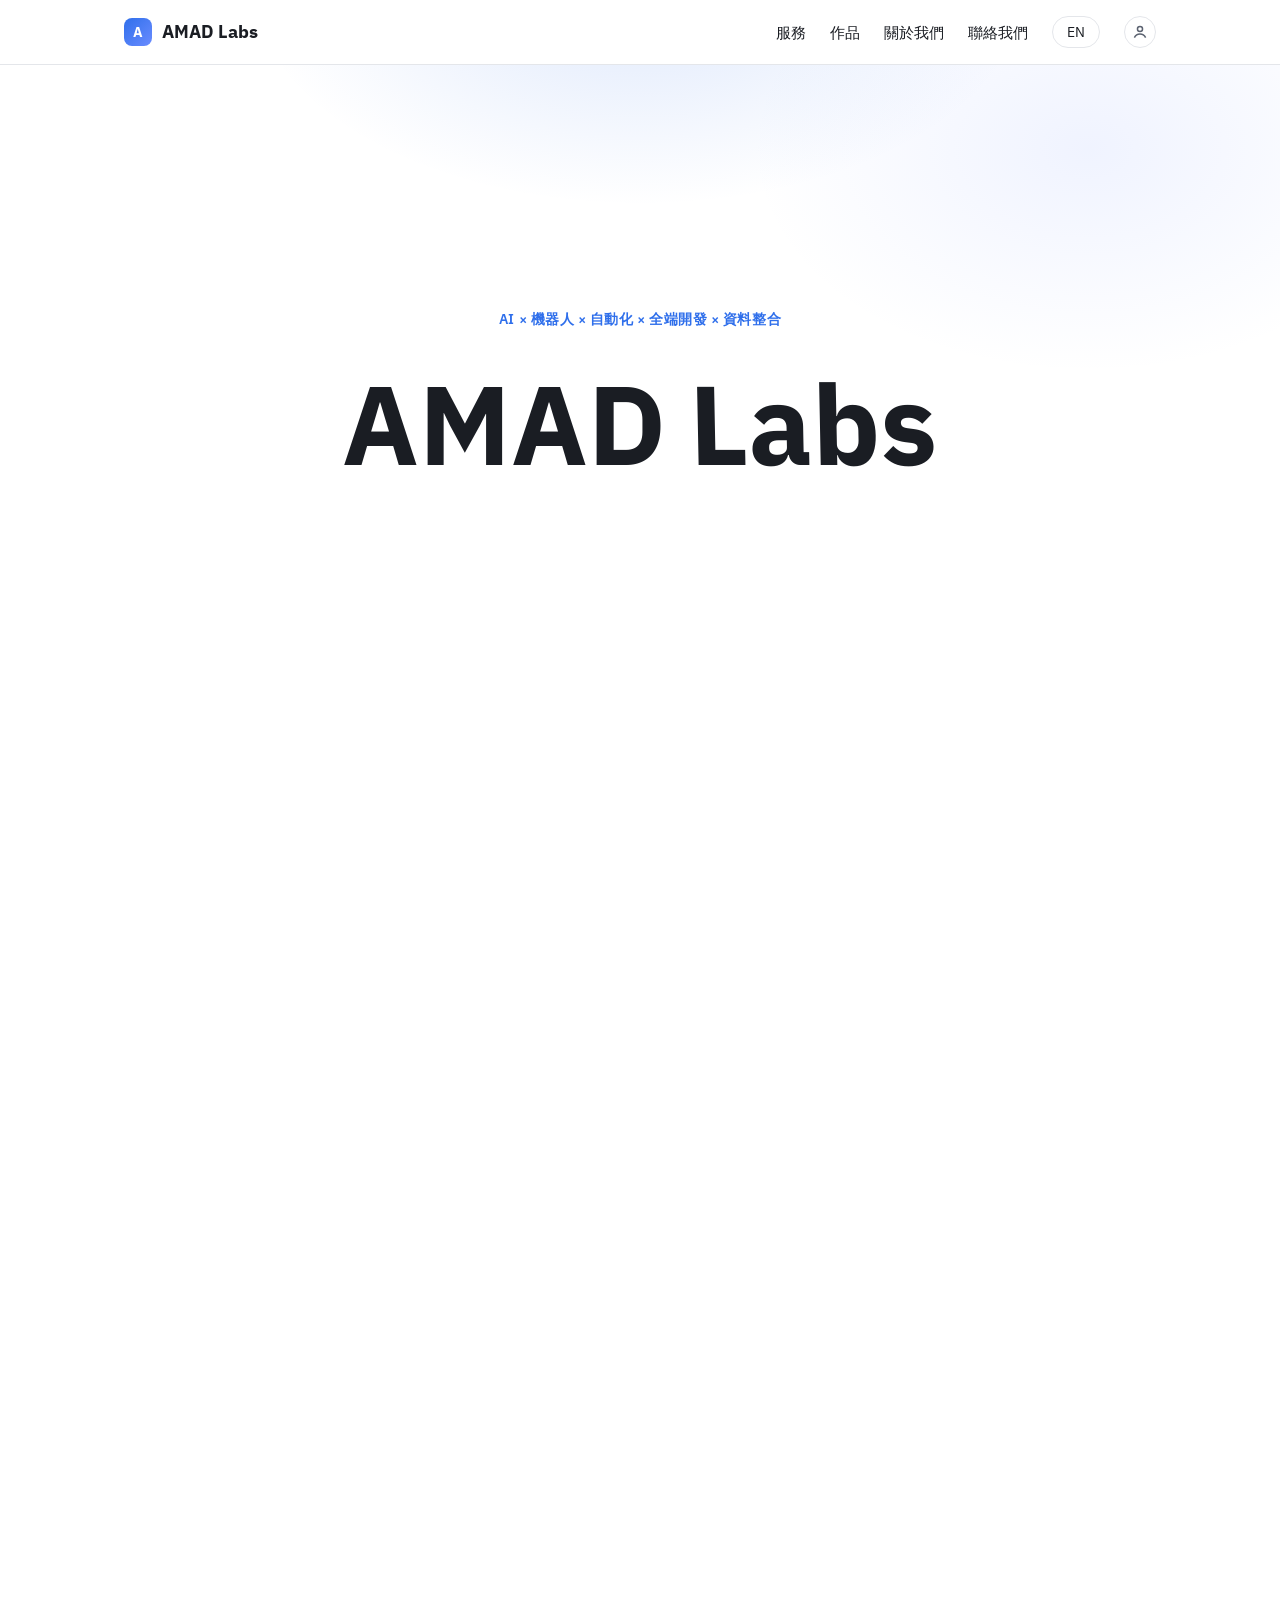
==== index.html @ e7f5d79f "Add Industrial Excel AI demo (V0.1 vertical slice) Deterministic Excel structure analyzer as a new p" ====
<!DOCTYPE html>
<html lang="zh-Hant">
<head>
<meta charset="UTF-8">
<meta name="viewport" content="width=device-width, initial-scale=1.0">
<title data-i18n="meta.title">AMAD Labs | AI × 全端開發工作室</title>
<link rel="preconnect" href="https://fonts.googleapis.com">
<link rel="preconnect" href="https://fonts.gstatic.com" crossorigin>
<link href="https://fonts.googleapis.com/css2?family=IBM+Plex+Sans:wght@400;500;600;700;800&display=swap" rel="stylesheet">
<link rel="stylesheet" href="assets/css/style.css">
</head>
<body>

<header class="site-header">
  <div class="container header-inner">
    <a href="#top" class="logo">
      <span class="logo-mark" aria-hidden="true">A</span>
      <span data-i18n="brand.name">AMAD Labs</span>
    </a>

    <button class="nav-toggle" id="navToggle" aria-label="Toggle navigation" aria-expanded="false">
      <span></span><span></span><span></span>
    </button>

    <nav class="site-nav" id="siteNav">
      <a href="#services" data-i18n="nav.services">服務</a>
      <a href="#projects" data-i18n="nav.projects">作品</a>
      <a href="#about" data-i18n="nav.about">關於我們</a>
      <a href="#contact" data-i18n="nav.contact">聯絡我們</a>
      <button class="lang-toggle" id="langToggle" data-i18n="nav.langToggle">EN</button>
      <button class="avatar-btn" id="avatarBtn" aria-label="個人設定" title="個人設定">
        <svg viewBox="0 0 24 24" width="18" height="18" fill="none" stroke="currentColor" stroke-width="2">
          <circle cx="12" cy="8" r="3.4"></circle>
          <path d="M4.5 19.5c1.6-3.4 4.3-5 7.5-5s5.9 1.6 7.5 5"></path>
        </svg>
      </button>
    </nav>
  </div>
</header>

<main>

  <section id="top" class="hero snap-section">
    <div class="container hero-inner">
      <p class="hero-eyebrow" id="heroEyebrow" data-i18n="hero.eyebrow">AI × 機器人 × 自動化 × 全端開發 × 資料整合</p>

      <div class="hero-logo-wrap">
        <h1 class="hero-name" id="heroLogoLine">
          <span class="hero-seg hero-letter" id="hLetter1">A</span><span class="hero-seg hero-letter" id="hLetter2">M</span><span class="hero-seg hero-letter" id="hLetter3">A</span><span class="hero-seg hero-seg-d" id="hSegD">D</span><span class="hero-seg hero-seg-labs" id="hSegLabs">&nbsp;Labs</span>
        </h1>
        <h1 class="hero-name hero-gradient-text" id="heroGradientText" aria-hidden="true">AMAD&nbsp;Labs</h1>
        <h1 class="hero-name hero-shine" id="heroShine" aria-hidden="true">AMAD&nbsp;Labs</h1>
      </div>

      <p class="hero-tagline" id="heroTagline">
        <span class="hero-tw-wrap" id="heroTwWrap"><span class="hero-tw-text" id="heroTwText" data-i18n="hero.tagline">你的想法，交給我們實現。</span></span><span class="hero-tw-cursor" id="heroTwCursor"></span>
      </p>

      <div class="hero-cta" id="heroCta">
        <a href="#services" class="btn btn-primary" data-i18n="hero.ctaServices">看我們能做什麼</a>
        <a href="#contact" class="btn btn-outline" data-i18n="hero.ctaContact">洽談合作</a>
      </div>
    </div>
  </section>

  <section id="services" class="section snap-section">
    <div class="container">
      <h2 class="section-title" data-i18n="services.title">我們能幫你做什麼</h2>
      <p class="section-subtitle" data-i18n="services.subtitle">看看有沒有講到你的痛點</p>

      <div class="cat-carousel">
        <button class="cat-nav-btn cat-nav-prev" id="catPrev" aria-label="上一個">‹</button>
        <button class="cat-nav-btn cat-nav-next" id="catNext" aria-label="下一個">›</button>

        <div class="cat-stage" id="catStage">

        <article class="cat-card">
          <div class="cat-illustration" aria-hidden="true">
            <svg viewBox="0 0 200 140" fill="none" xmlns="http://www.w3.org/2000/svg">
              <rect x="20" y="112" width="160" height="7" rx="3.5" fill="var(--color-border)"/>
              <rect x="76" y="66" width="48" height="50" rx="22" fill="var(--color-accent)"/>
              <circle cx="100" cy="50" r="16" fill="var(--color-accent)"/>
              <g fill="var(--color-text-muted)" opacity="0.85">
                <rect x="30" y="30" width="26" height="20" rx="2" transform="rotate(-14 43 40)"/>
                <rect x="150" y="26" width="26" height="20" rx="2" transform="rotate(12 163 36)"/>
                <rect x="18" y="66" width="24" height="18" rx="2" transform="rotate(-8 30 75)"/>
                <rect x="146" y="70" width="24" height="18" rx="2" transform="rotate(10 158 79)"/>
                <rect x="70" y="10" width="24" height="18" rx="2" transform="rotate(-4 82 19)"/>
              </g>
              <g stroke="var(--color-bg)" stroke-width="1.4" opacity="0.9">
                <path d="M34 36h18M34 41h18M34 46h12" transform="rotate(-14 43 40)"/>
                <path d="M154 32h18M154 37h18M154 42h12" transform="rotate(12 163 36)"/>
                <path d="M22 70h16M22 75h16M22 80h10" transform="rotate(-8 30 75)"/>
                <path d="M150 74h16M150 79h16M150 84h10" transform="rotate(10 158 79)"/>
                <path d="M74 14h16M74 19h16M74 24h10" transform="rotate(-4 82 19)"/>
              </g>
              <g stroke="var(--color-accent-2)" stroke-width="2.5" stroke-linecap="round" opacity="0.9">
                <path d="M112 22c4-4 4-8 0-10"/>
                <path d="M120 26c6-6 6-12 0-16"/>
              </g>
            </svg>
          </div>
          <h3 class="cat-question" data-i18n="cat1.question">資料散落各地?想找一份東西要翻好幾個地方?</h3>
          <button class="cat-expand-btn"><span data-i18n="services.toggleLabel">看看我們怎麼幫你</span><svg class="icon-zoom-in" viewBox="0 0 24 24" width="17" height="17" fill="none" stroke="currentColor" stroke-width="2" stroke-linecap="round" stroke-linejoin="round" aria-hidden="true"><circle cx="11" cy="11" r="7.5"/><line x1="20.5" y1="20.5" x2="16" y2="16"/><line x1="11" y1="8" x2="11" y2="14"/><line x1="8" y1="11" x2="14" y2="11"/></svg><svg class="icon-zoom-out" viewBox="0 0 24 24" width="17" height="17" fill="none" stroke="currentColor" stroke-width="2" stroke-linecap="round" stroke-linejoin="round" aria-hidden="true"><circle cx="11" cy="11" r="7.5"/><line x1="20.5" y1="20.5" x2="16" y2="16"/><line x1="8" y1="11" x2="14" y2="11"/></svg></button>
          <div class="cat-chips">
              <div class="chip"><strong data-i18n="cat1.item1.title">告別 Excel 地獄</strong><span data-i18n="cat1.item1.desc">報表、對帳表散落在好幾份 Excel,複製貼上到眼花?整合成一套系統,一次輸入到處同步。</span></div>
              <div class="chip"><strong data-i18n="cat1.item2.title">系統互相打通</strong><span data-i18n="cat1.item2.desc">會計軟體、ERP 各用各的,同一筆資料打三次?幫你把系統串起來,一個地方輸入到處同步。</span></div>
              <div class="chip"><strong data-i18n="cat1.item3.title">資料雲端化備份</strong><span data-i18n="cat1.item3.desc">重要資料只存在某台電腦或某人隨身碟?搬到雲端,安全備份、隨時看得到。</span></div>
          </div>
        </article>

        <article class="cat-card">
          <div class="cat-illustration" aria-hidden="true">
            <svg viewBox="0 0 200 140" fill="none" xmlns="http://www.w3.org/2000/svg">
              <rect x="20" y="112" width="160" height="7" rx="3.5" fill="var(--color-border)"/>
              <rect x="52" y="66" width="38" height="48" rx="18" fill="var(--color-accent)"/>
              <circle cx="71" cy="52" r="15" fill="var(--color-accent)"/>
              <g fill="var(--color-text-muted)" opacity="0.85">
                <rect x="24" y="70" width="12" height="30" rx="2"/>
                <rect x="40" y="55" width="12" height="45" rx="2"/>
              </g>
              <path d="M132 24c0-9 7-16 16-16s16 7 16 16v11c0 7 3 10 5 12h-42c2-2 5-5 5-12z" fill="var(--color-text-muted)" opacity="0.85"/>
              <rect x="142" y="49" width="12" height="7" rx="3.5" fill="var(--color-text-muted)" opacity="0.85"/>
              <circle cx="158" cy="14" r="6" fill="var(--color-accent-2)"/>
              <path d="M155 14l2 2 4-4" stroke="var(--color-bg)" stroke-width="1.6" stroke-linecap="round" stroke-linejoin="round" fill="none"/>
            </svg>
          </div>
          <h3 class="cat-question" data-i18n="cat2.question">月底才知道業績?合約、庫存期限老是忘記?</h3>
          <button class="cat-expand-btn"><span data-i18n="services.toggleLabel">看看我們怎麼幫你</span><svg class="icon-zoom-in" viewBox="0 0 24 24" width="17" height="17" fill="none" stroke="currentColor" stroke-width="2" stroke-linecap="round" stroke-linejoin="round" aria-hidden="true"><circle cx="11" cy="11" r="7.5"/><line x1="20.5" y1="20.5" x2="16" y2="16"/><line x1="11" y1="8" x2="11" y2="14"/><line x1="8" y1="11" x2="14" y2="11"/></svg><svg class="icon-zoom-out" viewBox="0 0 24 24" width="17" height="17" fill="none" stroke="currentColor" stroke-width="2" stroke-linecap="round" stroke-linejoin="round" aria-hidden="true"><circle cx="11" cy="11" r="7.5"/><line x1="20.5" y1="20.5" x2="16" y2="16"/><line x1="8" y1="11" x2="14" y2="11"/></svg></button>
          <div class="cat-chips">
              <div class="chip"><strong data-i18n="cat2.item1.title">老闆看得懂的即時報表</strong><span data-i18n="cat2.item1.desc">月底要等內勤整理一整天才知道業績?做儀表板,即時看得到,不用等人工彙整。</span></div>
              <div class="chip"><strong data-i18n="cat2.item2.title">單據自動辨識輸入</strong><span data-i18n="cat2.item2.desc">發票、出貨單一張一張手動打很花時間又容易錯?用 AI 辨識掃描單據,自動幫你填進系統。</span></div>
              <div class="chip"><strong data-i18n="cat2.item3.title">自動寄送報表/提醒通知</strong><span data-i18n="cat2.item3.desc">合約快到期、庫存快見底常常忘記?系統自動寄信/發通知提醒你。</span></div>
          </div>
        </article>

        <article class="cat-card">
          <div class="cat-illustration" aria-hidden="true">
            <svg viewBox="0 0 200 140" fill="none" xmlns="http://www.w3.org/2000/svg">
              <rect x="20" y="112" width="160" height="7" rx="3.5" fill="var(--color-border)"/>
              <rect x="80" y="66" width="40" height="50" rx="18" fill="var(--color-accent)"/>
              <circle cx="100" cy="50" r="16" fill="var(--color-accent)"/>
              <rect x="118" y="78" width="14" height="24" rx="3" fill="var(--color-text-muted)"/>
              <g fill="var(--color-text-muted)" opacity="0.85">
                <path d="M30 24h30a6 6 0 016 6v14a6 6 0 01-6 6H46l-8 8v-8h-8a6 6 0 01-6-6V30a6 6 0 016-6z"/>
                <path d="M140 14h32a6 6 0 016 6v14a6 6 0 01-6 6h-6v8l-9-8h-17a6 6 0 01-6-6V20a6 6 0 016-6z"/>
                <path d="M150 62h28a5 5 0 015 5v10a5 5 0 01-5 5h-14l-7 7v-7h-7a5 5 0 01-5-5V67a5 5 0 015-5z"/>
              </g>
              <g fill="var(--color-bg)">
                <circle cx="40" cy="37" r="1.6"/><circle cx="47" cy="37" r="1.6"/><circle cx="54" cy="37" r="1.6"/>
                <circle cx="152" cy="27" r="1.6"/><circle cx="159" cy="27" r="1.6"/><circle cx="166" cy="27" r="1.6"/>
              </g>
            </svg>
          </div>
          <h3 class="cat-question" data-i18n="cat3.question">客戶訊息回不完?半夜假日還要顧著手機?</h3>
          <button class="cat-expand-btn"><span data-i18n="services.toggleLabel">看看我們怎麼幫你</span><svg class="icon-zoom-in" viewBox="0 0 24 24" width="17" height="17" fill="none" stroke="currentColor" stroke-width="2" stroke-linecap="round" stroke-linejoin="round" aria-hidden="true"><circle cx="11" cy="11" r="7.5"/><line x1="20.5" y1="20.5" x2="16" y2="16"/><line x1="11" y1="8" x2="11" y2="14"/><line x1="8" y1="11" x2="14" y2="11"/></svg><svg class="icon-zoom-out" viewBox="0 0 24 24" width="17" height="17" fill="none" stroke="currentColor" stroke-width="2" stroke-linecap="round" stroke-linejoin="round" aria-hidden="true"><circle cx="11" cy="11" r="7.5"/><line x1="20.5" y1="20.5" x2="16" y2="16"/><line x1="8" y1="11" x2="14" y2="11"/></svg></button>
          <div class="cat-chips">
              <div class="chip"><strong data-i18n="cat3.item1.title">AI 智能客服</strong><span data-i18n="cat3.item1.desc">客戶一直問一樣的問題、電話接不完?AI 客服 24 小時先擋第一輪,員工只處理真正需要人處理的事。</span></div>
              <div class="chip"><strong data-i18n="cat3.item2.title">LINE 官方帳號機器人</strong><span data-i18n="cat3.item2.desc">客戶在 LINE 問東問西要隨時待命回?機器人自動回覆常見問題、接受預約或下單。</span></div>
              <div class="chip"><strong data-i18n="cat3.item3.title">企業官網/形象網站</strong><span data-i18n="cat3.item3.desc">客戶想查公司結果沒有網站,或舊網站又醜又不能手機看?做一個看起來專業的官網。</span></div>
              <div class="chip"><strong data-i18n="cat3.item4.title">讓客戶在 Google 找得到你</strong><span data-i18n="cat3.item4.desc">官網做好了但搜尋都找不到,被同業擋在前面?基本 SEO 優化增加曝光。</span></div>
          </div>
        </article>

        <article class="cat-card">
          <div class="cat-illustration" aria-hidden="true">
            <svg viewBox="0 0 200 140" fill="none" xmlns="http://www.w3.org/2000/svg">
              <rect x="20" y="112" width="160" height="7" rx="3.5" fill="var(--color-border)"/>
              <path d="M22 78h34a8 8 0 018 8v6a8 8 0 01-8 8H22z" fill="var(--color-text-muted)" opacity="0.85"/>
              <path d="M178 78h-34a8 8 0 00-8 8v6a8 8 0 008 8h34z" fill="var(--color-text-muted)" opacity="0.85"/>
              <rect x="86" y="52" width="28" height="34" rx="3" fill="var(--color-accent)"/>
              <g stroke="var(--color-bg)" stroke-width="1.6">
                <path d="M92 60h16M92 66h16M92 72h10"/>
              </g>
              <g stroke="var(--color-accent-2)" stroke-width="3" stroke-linecap="round" fill="none">
                <path d="M56 40c14-10 34-10 48 0"/>
                <path d="M144 40c-14-10-34-10-48 0"/>
              </g>
              <path d="M100 36l4 8h-8z" fill="var(--color-accent-2)"/>
              <path d="M100 44l-4-8h8z" fill="var(--color-accent-2)" transform="translate(0 4) rotate(180 100 40)"/>
            </svg>
          </div>
          <h3 class="cat-question" data-i18n="cat4.question">同一張單子要打兩三次?流程卡來卡去?</h3>
          <button class="cat-expand-btn"><span data-i18n="services.toggleLabel">看看我們怎麼幫你</span><svg class="icon-zoom-in" viewBox="0 0 24 24" width="17" height="17" fill="none" stroke="currentColor" stroke-width="2" stroke-linecap="round" stroke-linejoin="round" aria-hidden="true"><circle cx="11" cy="11" r="7.5"/><line x1="20.5" y1="20.5" x2="16" y2="16"/><line x1="11" y1="8" x2="11" y2="14"/><line x1="8" y1="11" x2="14" y2="11"/></svg><svg class="icon-zoom-out" viewBox="0 0 24 24" width="17" height="17" fill="none" stroke="currentColor" stroke-width="2" stroke-linecap="round" stroke-linejoin="round" aria-hidden="true"><circle cx="11" cy="11" r="7.5"/><line x1="20.5" y1="20.5" x2="16" y2="16"/><line x1="8" y1="11" x2="14" y2="11"/></svg></button>
          <div class="cat-chips">
              <div class="chip"><strong data-i18n="cat4.item1.title">表單線上化</strong><span data-i18n="cat4.item1.desc">業務用紙本、LINE 傳單子,內勤要重打一次?搬到線上,一次輸入不用重複打字。</span></div>
              <div class="chip"><strong data-i18n="cat4.item2.title">預約/排程系統</strong><span data-i18n="cat4.item2.desc">電話、LINE、現場都在約時間常搞混?線上預約系統,客戶自己選時間不撞期。</span></div>
              <div class="chip"><strong data-i18n="cat4.item3.title">庫存/進銷存管理系統</strong><span data-i18n="cat4.item3.desc">庫存夠不夠都憑印象或翻 Excel?系統即時準確,快沒貨自動提醒。</span></div>
              <div class="chip"><strong data-i18n="cat4.item4.title">多分店/多據點資料整合</strong><span data-i18n="cat4.item4.desc">每家分店各自記帳,總部要等回報才知道狀況?整合起來即時看得到。</span></div>
          </div>
        </article>

        <article class="cat-card">
          <div class="cat-illustration" aria-hidden="true">
            <svg viewBox="0 0 200 140" fill="none" xmlns="http://www.w3.org/2000/svg">
              <rect x="20" y="112" width="160" height="7" rx="3.5" fill="var(--color-border)"/>
              <rect x="48" y="66" width="38" height="48" rx="18" fill="var(--color-accent)"/>
              <circle cx="67" cy="52" r="15" fill="var(--color-accent)"/>
              <g fill="var(--color-text-muted)" opacity="0.85">
                <rect x="90" y="70" width="30" height="8" rx="2"/>
                <rect x="94" y="80" width="30" height="8" rx="2"/>
                <rect x="90" y="90" width="24" height="8" rx="2"/>
              </g>
              <rect x="140" y="70" width="34" height="30" rx="8" fill="var(--color-accent-2)"/>
              <rect x="150" y="58" width="14" height="14" rx="4" fill="var(--color-accent-2)"/>
              <circle cx="157" cy="65" r="2.4" fill="var(--color-bg)"/>
              <rect x="154" y="50" width="6" height="8" rx="3" fill="var(--color-accent-2)"/>
              <circle cx="149" cy="84" r="3" fill="var(--color-bg)"/>
              <circle cx="165" cy="84" r="3" fill="var(--color-bg)"/>
              <g stroke="var(--color-accent-2)" stroke-width="2" stroke-linecap="round" opacity="0.7">
                <path d="M128 56l4-4M132 62h6M126 66l4 4"/>
              </g>
            </svg>
          </div>
          <h3 class="cat-question" data-i18n="cat5.question">重複的工作做不完,想加人又加不起?</h3>
          <button class="cat-expand-btn"><span data-i18n="services.toggleLabel">看看我們怎麼幫你</span><svg class="icon-zoom-in" viewBox="0 0 24 24" width="17" height="17" fill="none" stroke="currentColor" stroke-width="2" stroke-linecap="round" stroke-linejoin="round" aria-hidden="true"><circle cx="11" cy="11" r="7.5"/><line x1="20.5" y1="20.5" x2="16" y2="16"/><line x1="11" y1="8" x2="11" y2="14"/><line x1="8" y1="11" x2="14" y2="11"/></svg><svg class="icon-zoom-out" viewBox="0 0 24 24" width="17" height="17" fill="none" stroke="currentColor" stroke-width="2" stroke-linecap="round" stroke-linejoin="round" aria-hidden="true"><circle cx="11" cy="11" r="7.5"/><line x1="20.5" y1="20.5" x2="16" y2="16"/><line x1="8" y1="11" x2="14" y2="11"/></svg></button>
          <div class="cat-chips">
              <div class="chip"><strong data-i18n="cat5.item1.title">用 AI 做原本要很多人做的事</strong><span data-i18n="cat5.item1.desc">資料分析、文件整理這些重複工作交給 AI 先做一輪,同樣人力做更多事,不用一直加人。</span></div>
              <div class="chip"><strong data-i18n="cat5.item2.title">網路資料自動蒐集(爬蟲)</strong><span data-i18n="cat5.item2.desc">同業價格、競品動態每次要人工一家家查?自動蒐集整理,定期更新給你看。</span></div>
          </div>
        </article>

        </div>

        <div class="cat-dots" id="catDots"></div>
      </div>
    </div>
  </section>

  <section id="projects" class="section section-alt snap-section">
    <div class="container">
      <h2 class="section-title" data-i18n="projects.title">作品</h2>
      <p class="section-subtitle" data-i18n="projects.subtitle">這裡放我們參與過的專案案例</p>

      <div class="card-grid">
        <article class="card project-card">
          <div class="project-thumb" aria-hidden="true"></div>
          <span class="project-tag">DEMO</span>
          <h3>Industrial Excel AI</h3>
          <p>上傳公司在用的 Excel，掃描出工作表、公式、命名範圍、隱藏工作表與 VBA 巨集 — 開發中的預覽版。</p>
          <a href="iea/" class="project-link">試用預覽版</a>
        </article>

        <article class="card project-card">
          <div class="project-thumb" aria-hidden="true"></div>
          <span class="project-tag" data-i18n="project1.tag">標籤</span>
          <h3 data-i18n="project1.title">案例名稱一</h3>
          <p data-i18n="project1.desc">案例簡短描述。</p>
          <a href="#" class="project-link" data-i18n="project.viewLink">查看案例</a>
        </article>

        <article class="card project-card">
          <div class="project-thumb" aria-hidden="true"></div>
          <span class="project-tag" data-i18n="project2.tag">標籤</span>
          <h3 data-i18n="project2.title">案例名稱二</h3>
          <p data-i18n="project2.desc">案例簡短描述。</p>
          <a href="#" class="project-link" data-i18n="project.viewLink">查看案例</a>
        </article>

        <article class="card project-card">
          <div class="project-thumb" aria-hidden="true"></div>
          <span class="project-tag" data-i18n="project3.tag">標籤</span>
          <h3 data-i18n="project3.title">案例名稱三</h3>
          <p data-i18n="project3.desc">案例簡短描述。</p>
          <a href="#" class="project-link" data-i18n="project.viewLink">查看案例</a>
        </article>
      </div>
    </div>
  </section>

  <section id="about" class="section">
    <div class="container">
      <h2 class="section-title" data-i18n="about.title">關於我們</h2>
      <p class="about-body" data-i18n="about.body">AMAD Labs 是一個專注 AI 與全端開發的軟體工作室。</p>

      <h3 class="skills-title" data-i18n="about.skillsTitle">技術能力</h3>
      <ul class="skills-list">
        <li data-i18n="skills.item1">技能一</li>
        <li data-i18n="skills.item2">技能二</li>
        <li data-i18n="skills.item3">技能三</li>
        <li data-i18n="skills.item4">技能四</li>
        <li data-i18n="skills.item5">技能五</li>
        <li data-i18n="skills.item6">技能六</li>
      </ul>
    </div>
  </section>

  <section id="contact" class="section section-alt">
    <div class="container contact-inner">
      <h2 class="section-title" data-i18n="contact.title">聯絡我們</h2>
      <p data-i18n="contact.body">有專案想討論,歡迎聯絡我們。</p>

      <dl class="contact-list">
        <div>
          <dt data-i18n="contact.emailLabel">Email</dt>
          <dd><a href="mailto:contact@amadlabs.com" data-i18n="contact.emailValue">contact@amadlabs.com</a></dd>
        </div>
        <div>
          <dt data-i18n="contact.socialLabel">社群連結</dt>
          <dd class="social-links">
            <a href="#" aria-label="LinkedIn">LinkedIn</a>
            <a href="#" aria-label="GitHub">GitHub</a>
          </dd>
        </div>
      </dl>

      <p class="contact-note" data-i18n="contact.formNote">聯絡表單功能之後補上。</p>
    </div>
  </section>

</main>

<footer class="site-footer">
  <div class="container">
    <p data-i18n="footer.text">© 2026 AMAD Labs. All rights reserved.</p>
  </div>
</footer>

<div class="theme-panel" id="themePanel" hidden>
  <div class="theme-panel-inner">
    <div class="theme-panel-head">
      <h3>個人設定</h3>
      <button class="theme-panel-close" id="themePanelClose" aria-label="關閉">×</button>
    </div>
    <p class="theme-panel-note">目前開放所有人設定,之後接上 SSO 會依權限管控。</p>

    <h4 class="theme-section-title">Hero 主題配色</h4>

    <div class="theme-preview-stage" id="themePreviewStage">
      <button class="replay-btn-sm" id="themePreviewReplay" aria-label="重播動畫">↻</button>
      <div class="tp-wrap" id="tpLogoLine">
        <span class="tp-seg tp-letter" id="tpLetter1">A</span><span class="tp-seg tp-letter" id="tpLetter2">M</span><span class="tp-seg tp-letter" id="tpLetter3">A</span><span class="tp-seg tp-seg-d" id="tpSegD">D</span><span class="tp-seg tp-seg-labs" id="tpSegLabs">&nbsp;Labs</span>
      </div>
      <div class="tp-wrap tp-gradient-text" id="tpGradientText" aria-hidden="true">AMAD&nbsp;Labs</div>
      <div class="tp-wrap tp-shine" id="tpShine" aria-hidden="true">AMAD&nbsp;Labs</div>
    </div>

    <div class="theme-swatch-grid" id="themeSwatchGrid"></div>

    <div class="theme-picker-row" id="themePickerRow"></div>

    <h4 class="theme-section-title">進場文字顏色</h4>
    <div class="theme-picker-row">
      <input type="color" id="themeLetterColorPicker" aria-label="文字顏色">
      <span class="theme-bg-hint">AMAD Labs 進場動畫時的文字顏色(目前固定白色)</span>
    </div>

    <div class="theme-panel-actions">
      <button class="btn btn-outline" id="themeReset">還原預設(灰階)</button>
      <button class="btn btn-primary" id="themeSave">儲存到伺服器</button>
    </div>
    <p class="theme-status" id="themeStatus"></p>
  </div>
</div>

<script src="assets/js/main.js"></script>
</body>
</html>
---- assets/css/style.css ----
:root {
  --color-bg: #ffffff;
  --color-bg-alt: #f6f7f9;
  --color-surface: #ffffff;
  --color-text: #1a1d23;
  --color-text-muted: #5b6270;
  --color-border: #e4e6ea;
  --color-accent: #2f6feb;
  --color-accent-2: #6a8cff;
  --color-accent-contrast: #ffffff;
  --color-shine: 148, 158, 173;
  --max-width: 1080px;
  --radius: 10px;
  --shadow: 0 1px 3px rgba(0, 0, 0, 0.06), 0 8px 24px rgba(0, 0, 0, 0.04);
  --shadow-lg: 0 4px 10px rgba(15, 23, 42, 0.06), 0 16px 40px rgba(15, 23, 42, 0.08);
  --font-sans: -apple-system, BlinkMacSystemFont, "Segoe UI", "PingFang TC", "Microsoft JhengHei", Roboto, Helvetica, Arial, sans-serif;
  --font-display: 'IBM Plex Sans', -apple-system, BlinkMacSystemFont, "Segoe UI", "PingFang TC", "Microsoft JhengHei", Roboto, Helvetica, Arial, sans-serif;
}

@media (prefers-color-scheme: dark) {
  :root:not([data-theme="light"]) {
    --color-bg: #0b0d12;
    --color-bg-alt: #12151c;
    --color-surface: #151922;
    --color-text: #edf0f4;
    --color-text-muted: #939bab;
    --color-border: #262b36;
    --color-accent: #5b8def;
    --color-accent-2: #8fb0ff;
    --color-accent-contrast: #0b0d12;
    --color-shine: 168, 178, 196;
    --shadow: 0 1px 3px rgba(0, 0, 0, 0.3), 0 8px 24px rgba(0, 0, 0, 0.35);
    --shadow-lg: 0 4px 10px rgba(0, 0, 0, 0.35), 0 20px 48px rgba(0, 0, 0, 0.45);
  }
}

* { box-sizing: border-box; }

html {
  scroll-behavior: smooth;
  scroll-snap-type: y mandatory;
  overflow-x: hidden;
}

/* Each top-level section is its own full-screen "page" — wheel/touch/
   keyboard scrolling snaps from one straight to the next via native
   browser behaviour (far more robust than intercepting scroll in JS). */
.snap-section {
  scroll-snap-align: start;
  scroll-snap-stop: always;
}

.snap-section:not(.hero) {
  min-height: calc(100vh - 64px);
  display: flex;
  flex-direction: column;
  justify-content: center;
  border-top: 1px solid var(--color-border);
}

/* #about is the first section after the last full-screen slide (#projects).
   Under `mandatory` snap, a trailing run of sections with no snap point at
   all traps scrolling — the browser keeps snapping back to #projects. This
   gives it one lightweight landing point (no forced height/centering) so
   scrolling past #projects has somewhere valid to go; #contact and the
   footer then follow it as normal, freely-scrollable content. */
#about {
  scroll-snap-align: start;
}

/* Applied while the hero entrance is playing so the page can't be
   scrolled by any input method until it settles. */
html.scroll-locked,
html.scroll-locked body {
  overflow: hidden;
  height: 100%;
  overscroll-behavior: none;
}

body {
  margin: 0;
  font-family: var(--font-sans);
  color: var(--color-text);
  background: var(--color-bg);
  line-height: 1.6;
}

section[id] {
  scroll-margin-top: 72px;
}

.container {
  max-width: var(--max-width);
  margin: 0 auto;
  padding: 0 24px;
}

a { color: var(--color-accent); text-decoration: none; }
a:hover { text-decoration: underline; }

/* Header / Nav */
.site-header {
  position: sticky;
  top: 0;
  z-index: 100;
  background: rgba(255, 255, 255, 0.78);
  backdrop-filter: blur(10px);
  -webkit-backdrop-filter: blur(10px);
  border-bottom: 1px solid var(--color-border);
}

@media (prefers-color-scheme: dark) {
  :root:not([data-theme="light"]) .site-header { background: rgba(11, 13, 18, 0.72); }
}

.header-inner {
  display: flex;
  align-items: center;
  justify-content: space-between;
  height: 64px;
}

.logo {
  display: inline-flex;
  align-items: center;
  gap: 10px;
  font-family: var(--font-display);
  font-weight: 700;
  font-size: 1.1rem;
  color: var(--color-text);
  text-decoration: none;
}

.logo-mark {
  display: inline-flex;
  align-items: center;
  justify-content: center;
  width: 28px;
  height: 28px;
  border-radius: 8px;
  background: linear-gradient(135deg, var(--color-accent), var(--color-accent-2));
  color: var(--color-accent-contrast);
  font-weight: 800;
  font-size: 0.9rem;
  flex-shrink: 0;
}

.site-nav {
  display: flex;
  align-items: center;
  gap: 24px;
}

.site-nav a {
  font-family: var(--font-display);
  color: var(--color-text);
  font-size: 0.95rem;
}

.lang-toggle {
  font-family: var(--font-display);
  border: 1px solid var(--color-border);
  background: var(--color-surface);
  color: var(--color-text);
  border-radius: 999px;
  padding: 6px 14px;
  font-size: 0.85rem;
  cursor: pointer;
}

.lang-toggle:hover {
  border-color: var(--color-accent);
  color: var(--color-accent);
}

.nav-toggle {
  display: none;
  flex-direction: column;
  gap: 5px;
  background: none;
  border: none;
  cursor: pointer;
  padding: 8px;
}

.nav-toggle span {
  display: block;
  width: 22px;
  height: 2px;
  background: var(--color-text);
}

/* Hero */
.hero {
  position: relative;
  display: flex;
  flex-direction: column;
  justify-content: center;
  align-items: center;
  min-height: calc(100vh - 64px);
  padding: 152px 0 112px;
  text-align: center;
  overflow: hidden;
  background:
    radial-gradient(560px 320px at 50% -10%, rgba(47, 111, 235, 0.16), transparent 70%),
    radial-gradient(480px 320px at 85% 10%, rgba(106, 140, 255, 0.10), transparent 70%);
  transition: min-height 1.4s cubic-bezier(0.76, 0, 0.24, 1);
}

/* On first load the hero fills the screen so nothing below it is visible;
   once the entrance settles, main.js adds this class and it eases back
   down to its normal compact height. */
.hero.compact {
  min-height: 0;
}

@media (prefers-color-scheme: dark) {
  :root:not([data-theme="light"]) .hero {
    background:
      radial-gradient(560px 320px at 50% -10%, rgba(91, 141, 239, 0.20), transparent 70%),
      radial-gradient(480px 320px at 85% 10%, rgba(143, 176, 255, 0.12), transparent 70%);
  }
}

.hero-eyebrow {
  margin: 0 0 34px;
  color: var(--color-accent);
  font-family: var(--font-display);
  font-size: 0.85rem;
  font-weight: 600;
  letter-spacing: 0.04em;
  visibility: hidden;
}

.hero-logo-wrap {
  position: relative;
  display: block;
  width: fit-content;
  margin: 0 auto;
}

.hero-name {
  margin: 0 0 44px;
  font-family: var(--font-display);
  font-size: clamp(3.4rem, 12vw, 7rem);
  line-height: 1.05;
  font-weight: 800;
  color: var(--color-text);
  white-space: nowrap;
}

.hero-seg { display: inline-block; visibility: hidden; }
.hero-seg-d { transform-origin: 50% 60%; }

/* Light sweep across the settled logo once the tagline finishes typing.
   A plain text duplicate stacked on the real logo (which stays fully
   visible underneath at all times) — only the highlight streak appears. */
.hero-shine {
  position: absolute;
  top: 0;
  left: 0;
  margin: 0;
  pointer-events: none;
  color: transparent;
  background-image: linear-gradient(
    100deg,
    transparent 25%,
    rgba(var(--color-shine), 0.65) 42%,
    rgba(var(--color-shine), 0.95) 50%,
    rgba(var(--color-shine), 0.65) 58%,
    transparent 75%
  );
  background-size: 250% 100%;
  background-position: -120% 0;
  -webkit-background-clip: text;
  background-clip: text;
  opacity: 0;
}

@keyframes heroShineSweep {
  0%   { background-position: -120% 0; opacity: 0; }
  10%  { opacity: 1; }
  90%  { opacity: 1; }
  100% { background-position: 120% 0; opacity: 0; }
}

/* Same sweep shape as heroShineSweep, but compressed into the first half
   of the cycle with an idle hold after, so it can repeat as a periodic
   flash instead of a one-shot. */
@keyframes heroShineSweepLoop {
  0%   { background-position: -120% 0; opacity: 0; }
  5%   { opacity: 1; }
  45%  { opacity: 1; }
  50%  { background-position: 120% 0; opacity: 0; }
  100% { background-position: 120% 0; opacity: 0; }
}

.hero-shine.shine-go { animation: heroShineSweepLoop 4s ease-in-out infinite; }

/* Persistent gradient-text overlay, revealed once the entrance settles
   (only when an admin theme is active — see main.js). The animated
   letter spans underneath fade out at the same moment, so the handoff
   is invisible. Default state (no theme) leaves this fully transparent
   and the plain white wordmark visible, unchanged. */
.hero-gradient-text {
  position: absolute;
  top: 0;
  left: 0;
  margin: 0;
  pointer-events: none;
  color: transparent;
  -webkit-background-clip: text;
  background-clip: text;
  opacity: 0;
  transition: opacity 0.6s ease;
}

#heroLogoLine {
  transition: opacity 0.6s ease;
}

.hero-tagline {
  display: flex;
  align-items: center;
  justify-content: center;
  width: fit-content;
  max-width: 620px;
  margin: 0 auto 60px;
  min-height: 1.7em;
  font-size: 1.1rem;
  font-family: ui-monospace, SFMono-Regular, "SF Mono", Menlo, Consolas, "Liberation Mono", monospace;
  color: #7ee787;
  background: #0a0e14;
  border: 1px solid rgba(126, 231, 135, 0.25);
  border-radius: 10px;
  padding: 14px 22px;
  box-shadow: 0 0 24px rgba(126, 231, 135, 0.08), inset 0 0 20px rgba(0, 0, 0, 0.4);
  opacity: 0;
  transform: translateY(6px);
  transition: opacity 0.4s ease, transform 0.4s ease;
}

.hero-tagline.in {
  opacity: 1;
  transform: translateY(0);
}

.hero-tagline::before {
  content: "> ";
  color: rgba(126, 231, 135, 0.55);
}

.hero-tw-wrap {
  display: inline-block;
  overflow: hidden;
  white-space: nowrap;
  width: 0;
  vertical-align: top;
}

.hero-tw-text { display: inline-block; white-space: nowrap; }

.hero-tw-cursor {
  display: inline-block;
  width: 2px;
  height: 1.05em;
  background: #7ee787;
  vertical-align: text-bottom;
  margin-left: 2px;
  opacity: 0;
}

.hero-tw-cursor.blink {
  animation: heroCursorBlink 1s step-end infinite;
}

@keyframes heroCursorBlink {
  0%, 50%   { opacity: 1; }
  50.01%, 100% { opacity: 0; }
}

.hero-cta {
  display: flex;
  gap: 16px;
  justify-content: center;
  flex-wrap: wrap;
  opacity: 0;
  transform: translateY(10px);
  transition: opacity 0.4s ease, transform 0.4s ease;
}

.hero-cta.in {
  opacity: 1;
  transform: translateY(0);
}

.btn {
  position: relative;
  display: inline-block;
  padding: 13px 26px;
  border-radius: var(--radius);
  font-family: var(--font-display);
  font-weight: 600;
  font-size: 0.95rem;
  text-decoration: none;
  border: 1px solid transparent;
  transition: transform 0.15s ease, box-shadow 0.15s ease, opacity 0.15s ease, border-color 0.15s ease, color 0.15s ease;
}

.btn:hover { text-decoration: none; }

.btn-primary {
  background: linear-gradient(135deg, var(--color-accent), var(--color-accent-2));
  color: var(--color-accent-contrast);
  box-shadow: 0 8px 20px rgba(47, 111, 235, 0.28);
}

.btn-primary:hover { transform: translateY(-1px); box-shadow: 0 10px 24px rgba(47, 111, 235, 0.36); }

/* Ripple hint on the primary hero CTA — pulses continuously to nudge
   people toward "看我們能做什麼". Purely decorative (pointer-events: none)
   so it never interferes with the actual click. */
.hero-cta .btn-primary::after {
  content: "";
  position: absolute;
  inset: -16px;
  border-radius: 22px;
  background: linear-gradient(135deg, var(--color-accent), var(--color-accent-2));
  filter: blur(16px);
  opacity: 0;
  pointer-events: none;
  animation: ctaGlow 1.8s ease-in-out infinite;
}

@keyframes ctaGlow {
  0%, 100% { opacity: 0; transform: scale(0.9); }
  50%      { opacity: 0.35; transform: scale(1.05); }
}

.btn-outline {
  background: transparent;
  color: var(--color-text);
  border-color: var(--color-border);
}

.btn-outline:hover { border-color: var(--color-accent); color: var(--color-accent); transform: translateY(-1px); }

/* Sections */
.section {
  padding: 88px 0;
}

.section-alt {
  background: var(--color-bg-alt);
}

.section-title {
  font-family: var(--font-display);
  font-size: 1.85rem;
  font-weight: 700;
  margin: 0 0 8px;
  text-wrap: balance;
}

.section-subtitle {
  color: var(--color-text-muted);
  margin: 0 0 40px;
}

.about-body {
  max-width: 680px;
  color: var(--color-text-muted);
}

.skills-title {
  margin-top: 32px;
  font-family: var(--font-display);
  font-size: 1.1rem;
}

.skills-list {
  display: flex;
  flex-wrap: wrap;
  gap: 10px;
  list-style: none;
  padding: 0;
  margin: 12px 0 0;
}

.skills-list li {
  background: var(--color-surface);
  border: 1px solid var(--color-border);
  border-radius: 999px;
  padding: 6px 16px;
  font-size: 0.9rem;
}

/* Cards (Services / Projects) */
.card-grid {
  display: grid;
  grid-template-columns: repeat(auto-fit, minmax(260px, 1fr));
  gap: 24px;
}

.card {
  background: var(--color-surface);
  border: 1px solid var(--color-border);
  border-radius: 14px;
  padding: 24px;
  box-shadow: var(--shadow);
  transition: transform 0.18s ease, box-shadow 0.18s ease, border-color 0.18s ease;
}

.card:hover {
  transform: translateY(-3px);
  box-shadow: var(--shadow-lg);
  border-color: rgba(47, 111, 235, 0.35);
}

.card h3 {
  font-family: var(--font-display);
  margin: 0 0 8px;
  font-size: 1.15rem;
}

.card p {
  color: var(--color-text-muted);
  font-size: 0.95rem;
  margin: 0 0 12px;
}

/* Services: 5 pain-point category cards, shown as a 3D coverflow carousel */
.cat-carousel {
  position: relative;
  padding: 0 56px;
}

.cat-stage {
  position: relative;
  min-height: 620px;
  perspective: 1400px;
}

.cat-card {
  position: absolute;
  top: 0;
  left: 50%;
  width: min(420px, calc(100vw - 140px));
  font-size: 1rem;
  /* Translucent "glass" card — a tech-themed background image sits behind
     the carousel later, so the card itself stays see-through rather than
     a solid fill. */
  background: rgba(10, 14, 22, 0.4);
  backdrop-filter: blur(14px);
  -webkit-backdrop-filter: blur(14px);
  border: 1px solid rgba(255, 255, 255, 0.1);
  border-radius: 16px;
  padding: 28px;
  box-shadow: var(--shadow-lg);
  /* Expanding on click grows real layout (width/padding/font-size), not a
     transform: scale() — scaling text via a compositor transform renders
     it as a stretched bitmap and never comes out crisp. Growing the box
     for real keeps every glyph laid out (and rasterized) at its true size. */
  transition: transform 0.55s cubic-bezier(0.22, 1, 0.36, 1), opacity 0.55s ease,
    width 0.55s cubic-bezier(0.22, 1, 0.36, 1), padding 0.55s cubic-bezier(0.22, 1, 0.36, 1),
    font-size 0.55s cubic-bezier(0.22, 1, 0.36, 1);
}

.cat-card.is-active {
  z-index: 3;
  box-shadow: var(--shadow-lg);
}

.cat-card.is-expanded {
  z-index: 10;
  cursor: zoom-out;
  width: min(630px, calc(100vw - 140px));
  padding: 40px;
  font-size: 1.5rem;
}

.cat-nav-btn {
  position: absolute;
  top: 50%;
  transform: translateY(-50%);
  z-index: 4;
  width: 40px;
  height: 40px;
  border-radius: 50%;
  border: 1px solid var(--color-border);
  background: var(--color-surface);
  color: var(--color-text);
  font-size: 1.4rem;
  line-height: 1;
  cursor: pointer;
  transition: border-color 0.15s ease, color 0.15s ease, opacity 0.25s ease;
}
.cat-nav-btn:hover { border-color: var(--color-accent); color: var(--color-accent); }
.cat-nav-prev { left: 0; }
.cat-nav-next { right: 0; }

.cat-dots {
  display: flex;
  justify-content: center;
  gap: 8px;
  margin-top: 24px;
  transition: opacity 0.25s ease;
}

.cat-carousel.has-expanded .cat-nav-btn,
.cat-carousel.has-expanded .cat-dots {
  opacity: 0;
  pointer-events: none;
}

.cat-dots button {
  width: 8px;
  height: 8px;
  border-radius: 50%;
  border: none;
  background: var(--color-border);
  cursor: pointer;
  padding: 0;
  transition: background 0.15s ease, transform 0.15s ease;
}

.cat-dots button.is-active {
  background: var(--color-accent);
  transform: scale(1.3);
}

.cat-illustration {
  width: 100%;
  max-width: 200px;
  margin: 0 auto 20px;
}

.cat-illustration svg {
  width: 100%;
  height: auto;
  display: block;
}

.cat-question {
  font-family: var(--font-display);
  font-size: 1.2em;
  font-weight: 700;
  text-align: center;
  margin: 0 0 18px;
  text-wrap: balance;
  /* Fixed light color, not the theme text token — the card is a dark glass
     surface regardless of site light/dark mode. */
  color: #f5f7fa;
}

.cat-expand-btn {
  display: flex;
  align-items: center;
  justify-content: center;
  gap: 6px;
  width: 100%;
  cursor: pointer;
  font-family: var(--font-display);
  font-weight: 600;
  font-size: 0.9rem;
  color: var(--color-accent);
  background: none;
  border: none;
  border-top: 1px solid rgba(255, 255, 255, 0.12);
  padding: 10px 0 0;
}

.icon-zoom-out { display: none; }
.cat-card.is-expanded .icon-zoom-in { display: none; }
.cat-card.is-expanded .icon-zoom-out { display: block; }

/* Collapsed active card reads as clickable-to-zoom; the button itself
   still handles the click, this is just the cursor affordance. */
.cat-card.is-active:not(.is-expanded) {
  cursor: zoom-in;
}

/* Side cards are clickable to bring them to the center. */
.cat-card:not(.is-active) {
  cursor: pointer;
}

/* Floating detail chips: absolutely positioned so opening them never adds
   to the section's document height (that's what was fighting scroll-snap
   before) — they just float over the stage instead. */
.cat-chips {
  position: absolute;
  top: 100%;
  left: 50%;
  transform: translateX(-50%);
  transform-origin: top center;
  width: max(560px, 70vw);
  max-width: 90vw;
  display: flex;
  flex-wrap: wrap;
  justify-content: center;
  gap: 12px;
  margin-top: 20px;
  pointer-events: none;
}

.chip {
  opacity: 0;
  transform: translateY(14px) scale(0.85);
  transition: opacity 0.3s ease, transform 0.3s ease;
  background: rgba(10, 14, 22, 0.55);
  backdrop-filter: blur(10px);
  -webkit-backdrop-filter: blur(10px);
  border: 1px solid rgba(255, 255, 255, 0.1);
  border-radius: 12px;
  padding: 12px 16px;
  width: 190px;
  display: flex;
  flex-direction: column;
  gap: 4px;
}

.cat-card.is-expanded .cat-chips {
  pointer-events: auto;
}

.cat-card.is-expanded .chip {
  opacity: 1;
  transform: translateY(0) scale(1);
}

.chip:nth-child(1) { transition-delay: 0.03s; }
.chip:nth-child(2) { transition-delay: 0.08s; }
.chip:nth-child(3) { transition-delay: 0.13s; }
.chip:nth-child(4) { transition-delay: 0.18s; }
.chip:nth-child(5) { transition-delay: 0.23s; }
.chip:nth-child(6) { transition-delay: 0.28s; }

.chip strong {
  font-family: var(--font-display);
  font-size: 0.88rem;
  color: #f5f7fa;
}

.chip span {
  color: rgba(245, 247, 250, 0.7);
  font-size: 0.8rem;
  line-height: 1.5;
}

.project-thumb {
  height: 140px;
  border-radius: 10px;
  margin-bottom: 18px;
  background: linear-gradient(135deg, var(--color-bg-alt), var(--color-border));
}

.project-tag {
  display: inline-block;
  font-family: var(--font-display);
  font-size: 0.75rem;
  font-weight: 600;
  color: var(--color-accent);
  background: rgba(47, 111, 235, 0.1);
  border-radius: 999px;
  padding: 3px 10px;
  margin-bottom: 10px;
}

.project-link {
  font-family: var(--font-display);
  font-size: 0.9rem;
  font-weight: 600;
}

/* Contact */
.contact-inner {
  max-width: 640px;
}

.contact-list {
  display: grid;
  gap: 20px;
  margin: 24px 0;
}

.contact-list dt {
  font-family: var(--font-display);
  font-weight: 700;
  font-size: 0.85rem;
  color: var(--color-text-muted);
  text-transform: uppercase;
  letter-spacing: 0.04em;
}

.contact-list dd {
  margin: 4px 0 0;
}

.social-links {
  display: flex;
  gap: 16px;
}

.contact-note {
  color: var(--color-text-muted);
  font-size: 0.9rem;
}

/* Avatar / personal settings */
.avatar-btn {
  display: inline-flex;
  align-items: center;
  justify-content: center;
  width: 32px;
  height: 32px;
  border-radius: 50%;
  border: 1px solid var(--color-border);
  background: var(--color-surface);
  color: var(--color-text-muted);
  cursor: pointer;
  transition: border-color 0.15s ease, color 0.15s ease;
}

.avatar-btn:hover,
.avatar-btn:focus-visible {
  border-color: var(--color-accent);
  color: var(--color-accent);
}

.theme-panel {
  position: fixed;
  inset: 0;
  z-index: 300;
  background: rgba(0, 0, 0, 0.5);
  display: flex;
  align-items: center;
  justify-content: center;
  padding: 20px;
}

.theme-panel[hidden] { display: none; }

.theme-panel-inner {
  width: 100%;
  max-width: 420px;
  max-height: 88vh;
  overflow-y: auto;
  background: var(--color-surface);
  border: 1px solid var(--color-border);
  border-radius: 16px;
  padding: 22px;
  box-shadow: var(--shadow-lg);
}

.theme-panel-head {
  display: flex;
  align-items: center;
  justify-content: space-between;
  margin-bottom: 14px;
}

.theme-panel-head h3 {
  font-family: var(--font-display);
  margin: 0;
  font-size: 1.05rem;
}

.theme-panel-close {
  border: none;
  background: none;
  font-size: 1.3rem;
  line-height: 1;
  color: var(--color-text-muted);
  cursor: pointer;
  padding: 4px;
}
.theme-panel-close:hover { color: var(--color-accent); }

.theme-panel-note {
  margin: 0 0 18px;
  font-size: 0.8rem;
  color: var(--color-text-muted);
}

.theme-section-title {
  font-family: var(--font-display);
  font-size: 0.85rem;
  font-weight: 700;
  color: var(--color-text-muted);
  text-transform: uppercase;
  letter-spacing: 0.04em;
  margin: 0 0 10px;
}

.theme-preview-stage {
  position: relative;
  background: #0b0d12;
  border-radius: 10px;
  padding: 28px 16px;
  text-align: center;
  margin-bottom: 16px;
  overflow: hidden;
}

.replay-btn-sm {
  position: absolute;
  top: 8px;
  right: 8px;
  width: 28px;
  height: 28px;
  border-radius: 50%;
  border: 1px solid rgba(255, 255, 255, 0.18);
  background: rgba(255, 255, 255, 0.06);
  color: rgba(255, 255, 255, 0.75);
  font-size: 0.9rem;
  cursor: pointer;
  transition: color 0.15s ease, border-color 0.15s ease, transform 0.15s ease;
}
.replay-btn-sm:hover { color: #fff; border-color: rgba(255, 255, 255, 0.4); transform: rotate(-40deg); }

.tp-wrap {
  font-family: var(--font-display);
  font-weight: 800;
  font-size: 1.7rem;
  line-height: 1.05;
  margin: 0;
  white-space: nowrap;
}

.tp-seg { display: inline-block; visibility: hidden; color: #ffffff; }
.tp-seg-d { transform-origin: 50% 60%; }

.tp-gradient-text,
.tp-shine {
  position: absolute;
  top: 28px;
  left: 0;
  right: 0;
  pointer-events: none;
  color: transparent;
  -webkit-background-clip: text;
  background-clip: text;
  opacity: 0;
}

.tp-shine.shine-go { animation: heroShineSweep 2s ease-in-out; }

.theme-swatch-grid {
  display: grid;
  grid-template-columns: repeat(5, 1fr);
  gap: 8px;
  margin-bottom: 16px;
}

.theme-swatch {
  height: 34px;
  border-radius: 8px;
  border: 2px solid transparent;
  cursor: pointer;
  padding: 0;
}
.theme-swatch.active { border-color: var(--color-accent); }
.theme-swatch.is-reset {
  background: repeating-linear-gradient(45deg, #9aa3b0, #9aa3b0 4px, #cfd3da 4px, #cfd3da 8px);
}

.theme-picker-row {
  display: flex;
  align-items: center;
  gap: 10px;
  margin-bottom: 16px;
}

.theme-picker-row input[type="color"] {
  width: 32px;
  height: 32px;
  padding: 0;
  border: 1px solid var(--color-border);
  border-radius: 6px;
  background: none;
  cursor: pointer;
}

.theme-bg-hint {
  font-size: 0.8rem;
  color: var(--color-text-muted);
}

.theme-panel-actions {
  display: flex;
  gap: 10px;
  flex-wrap: wrap;
}

.theme-panel-actions .btn {
  flex: 1;
  text-align: center;
  padding: 10px 16px;
  font-size: 0.85rem;
}

.theme-status {
  margin: 12px 0 0;
  font-size: 0.85rem;
  color: var(--color-text-muted);
  min-height: 1.2em;
}

/* Footer */
.site-footer {
  padding: 32px 0;
  text-align: center;
  color: var(--color-text-muted);
  font-size: 0.85rem;
  border-top: 1px solid var(--color-border);
}

@media (prefers-reduced-motion: reduce) {
  .hero-seg, .hero-eyebrow { visibility: visible !important; transform: none !important; }
  .hero-cta, .hero-tagline { transition: none; }
  .hero-shine.shine-go { animation: none !important; }
  .hero { min-height: 0; transition: none; }
  .btn-primary::after { animation: none !important; }
  html { scroll-snap-type: none; }
  .hero-tw-cursor.blink { animation: none; opacity: 1; }
  .cat-card { transition: none; }
}

/* Mobile */
@media (max-width: 720px) {
  .nav-toggle {
    display: flex;
  }

  .site-nav {
    position: absolute;
    top: 64px;
    left: 0;
    right: 0;
    background: var(--color-surface);
    border-bottom: 1px solid var(--color-border);
    flex-direction: column;
    align-items: flex-start;
    padding: 16px 24px 24px;
    gap: 16px;
    display: none;
  }

  .site-nav.open {
    display: flex;
  }

  .hero {
    padding: 112px 0 72px;
  }

  .cat-carousel {
    padding: 0 34px;
  }

  .cat-nav-btn {
    width: 32px;
    height: 32px;
    font-size: 1.15rem;
  }

  .cat-card {
    width: calc(100vw - 68px);
  }

  .cat-question {
    font-size: 1.02rem;
  }

  .cat-stage {
    min-height: 480px;
  }
}
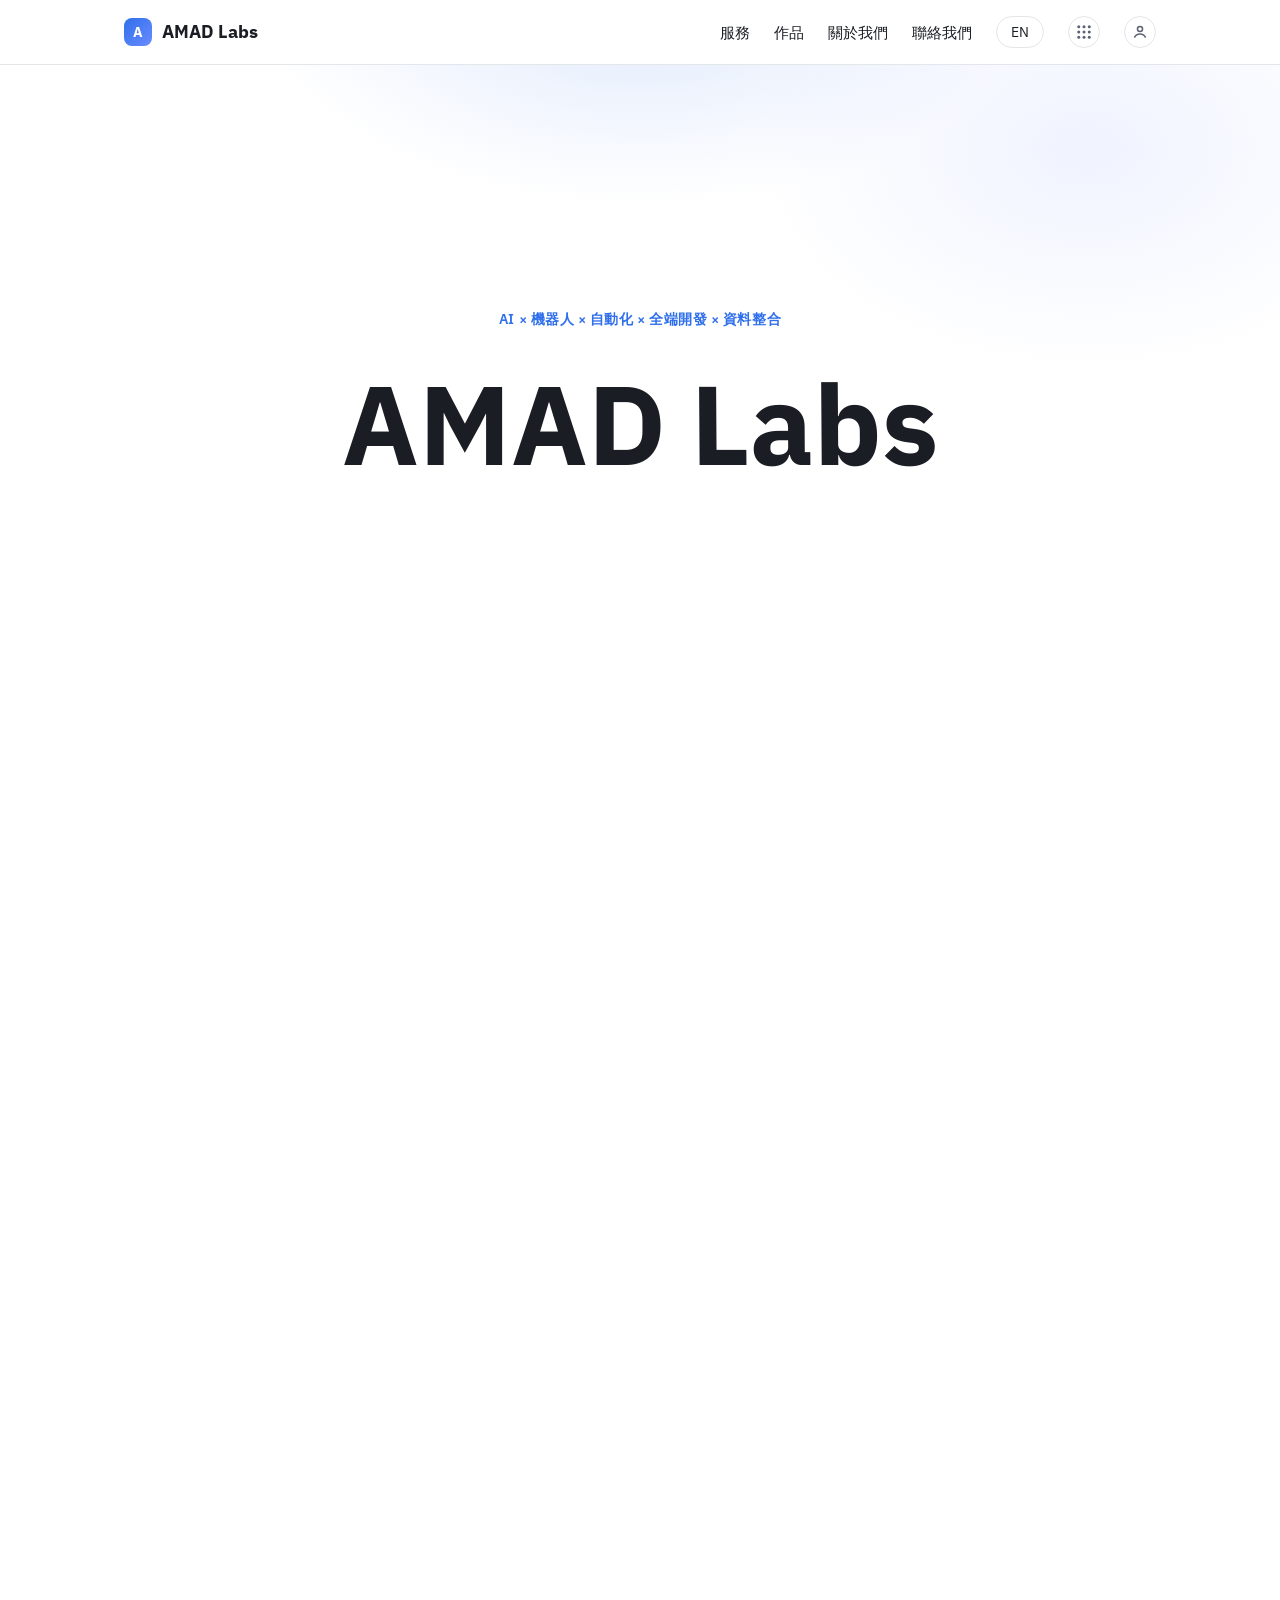
==== commit 52107a53: "Add Function apps dropdown with a currency converter tool Adds an icon-only (grid-dots SVG, no text " ====
--- a/index.html
+++ b/index.html
@@ -28,6 +28,47 @@
       <a href="#about" data-i18n="nav.about">關於我們</a>
       <a href="#contact" data-i18n="nav.contact">聯絡我們</a>
       <button class="lang-toggle" id="langToggle" data-i18n="nav.langToggle">EN</button>
+
+      <div class="nav-dropdown" id="appsDropdown">
+        <button class="icon-btn" id="appsBtn" aria-label="功能" aria-haspopup="true" aria-expanded="false" title="功能">
+          <svg viewBox="0 0 24 24" width="18" height="18" fill="currentColor">
+            <circle cx="5" cy="5" r="2"></circle>
+            <circle cx="12" cy="5" r="2"></circle>
+            <circle cx="19" cy="5" r="2"></circle>
+            <circle cx="5" cy="12" r="2"></circle>
+            <circle cx="12" cy="12" r="2"></circle>
+            <circle cx="19" cy="12" r="2"></circle>
+            <circle cx="5" cy="19" r="2"></circle>
+            <circle cx="12" cy="19" r="2"></circle>
+            <circle cx="19" cy="19" r="2"></circle>
+          </svg>
+        </button>
+        <div class="nav-dropdown-menu" id="appsMenu" hidden>
+          <a href="iea/" class="nav-dropdown-item">
+            <svg viewBox="0 0 24 24" width="20" height="20" fill="none" stroke="currentColor" stroke-width="1.8" aria-hidden="true">
+              <rect x="3" y="4" width="18" height="14" rx="2"></rect>
+              <path d="M3 9h18"></path>
+              <path d="M8 4v14"></path>
+            </svg>
+            <span>
+              <strong data-i18n="apps.iea.title">Industrial Excel AI</strong>
+              <small data-i18n="apps.iea.desc">掃描 Excel 結構的小工具</small>
+            </span>
+          </a>
+          <a href="currency/" class="nav-dropdown-item">
+            <svg viewBox="0 0 24 24" width="20" height="20" fill="none" stroke="currentColor" stroke-width="1.8" aria-hidden="true">
+              <path d="M7 10h11l-3.5-3.5"></path>
+              <path d="M17 14H6l3.5 3.5"></path>
+            </svg>
+            <span>
+              <strong data-i18n="apps.currency.title">幣值換算</strong>
+              <small data-i18n="apps.currency.desc">輸入 X 自動算出 Y</small>
+            </span>
+          </a>
+          <p class="nav-dropdown-note" data-i18n="apps.more">更多小工具陸續推出</p>
+        </div>
+      </div>
+
       <button class="avatar-btn" id="avatarBtn" aria-label="個人設定" title="個人設定">
         <svg viewBox="0 0 24 24" width="18" height="18" fill="none" stroke="currentColor" stroke-width="2">
           <circle cx="12" cy="8" r="3.4"></circle>
--- a/assets/css/style.css
+++ b/assets/css/style.css
@@ -560,10 +560,13 @@
   /* Expanding on click grows real layout (width/padding/font-size), not a
      transform: scale() — scaling text via a compositor transform renders
      it as a stretched bitmap and never comes out crisp. Growing the box
-     for real keeps every glyph laid out (and rasterized) at its true size. */
-  transition: transform 0.55s cubic-bezier(0.22, 1, 0.36, 1), opacity 0.55s ease,
-    width 0.55s cubic-bezier(0.22, 1, 0.36, 1), padding 0.55s cubic-bezier(0.22, 1, 0.36, 1),
-    font-size 0.55s cubic-bezier(0.22, 1, 0.36, 1);
+     for real keeps every glyph laid out (and rasterized) at its true size.
+     Only transform/opacity are transitioned smoothly (GPU-composited,
+     no layout cost); width/padding/font-size intentionally have NO
+     transition — animating them continuously reflows/rewraps the text
+     every frame, which reads as violent jitter rather than a smooth
+     grow, so they just snap to the final size instantly instead. */
+  transition: transform 0.55s cubic-bezier(0.22, 1, 0.36, 1), opacity 0.55s ease;
 }
 
 .cat-card.is-active {
@@ -575,8 +578,15 @@
   z-index: 10;
   cursor: zoom-out;
   width: min(630px, calc(100vw - 140px));
-  padding: 40px;
+  padding: 42px;
   font-size: 1.5rem;
+}
+
+/* Suppresses the transform transition for one-frame instant swaps driven
+   from JS (e.g. dropping the fake scale() right as the real size kicks
+   in) so that swap itself never animates. */
+.cat-card.is-flip-instant {
+  transition: none !important;
 }
 
 .cat-nav-btn {
@@ -643,10 +653,19 @@
 
 .cat-question {
   font-family: var(--font-display);
-  font-size: 1.2em;
+  /* Both font-size AND the available text width must stay frozen between
+     collapsed/expanded — if either changes, the line wraps differently
+     (more width or bigger text both change how many characters fit per
+     line) and the break visibly jumps. font-size is pinned to rem (not
+     em, so it ignores the card's expanded font-size), and max-width pins
+     the wrapping box itself to the collapsed card's content width (420px
+     card − 2×28px padding = 364px) instead of following the card's
+     width out to 630px when expanded. */
+  font-size: 1.2rem;
+  max-width: min(364px, 100%);
+  margin: 0 auto 18px;
   font-weight: 700;
   text-align: center;
-  margin: 0 0 18px;
   text-wrap: balance;
   /* Fixed light color, not the theme text token — the card is a dark glass
      surface regardless of site light/dark mode. */
@@ -826,6 +845,85 @@
 .avatar-btn:focus-visible {
   border-color: var(--color-accent);
   color: var(--color-accent);
+}
+
+/* "Apps" launcher — icon-only (no label) grid-dots button that opens a
+   dropdown of small standalone tools/apps. */
+.icon-btn {
+  display: inline-flex;
+  align-items: center;
+  justify-content: center;
+  width: 32px;
+  height: 32px;
+  border-radius: 50%;
+  border: 1px solid var(--color-border);
+  background: var(--color-surface);
+  color: var(--color-text-muted);
+  cursor: pointer;
+  transition: border-color 0.15s ease, color 0.15s ease;
+}
+
+.icon-btn:hover,
+.icon-btn:focus-visible,
+.nav-dropdown.open .icon-btn {
+  border-color: var(--color-accent);
+  color: var(--color-accent);
+}
+
+.nav-dropdown {
+  position: relative;
+}
+
+.nav-dropdown-menu {
+  position: absolute;
+  top: calc(100% + 10px);
+  right: 0;
+  width: 260px;
+  background: var(--color-surface);
+  border: 1px solid var(--color-border);
+  border-radius: 12px;
+  box-shadow: var(--shadow-lg);
+  padding: 8px;
+  z-index: 110;
+}
+
+.nav-dropdown-item {
+  display: flex;
+  align-items: center;
+  gap: 12px;
+  padding: 10px;
+  border-radius: 8px;
+  color: var(--color-text);
+}
+
+.nav-dropdown-item:hover {
+  background: var(--color-bg-alt);
+  text-decoration: none;
+}
+
+.nav-dropdown-item svg {
+  flex-shrink: 0;
+  color: var(--color-accent);
+}
+
+.nav-dropdown-item strong {
+  display: block;
+  font-family: var(--font-display);
+  font-size: 0.9rem;
+}
+
+.nav-dropdown-item small {
+  display: block;
+  color: var(--color-text-muted);
+  font-size: 0.78rem;
+  margin-top: 2px;
+}
+
+.nav-dropdown-note {
+  margin: 8px 6px 2px;
+  color: var(--color-text-muted);
+  font-size: 0.78rem;
+  text-align: center;
 }
 
 .theme-panel {
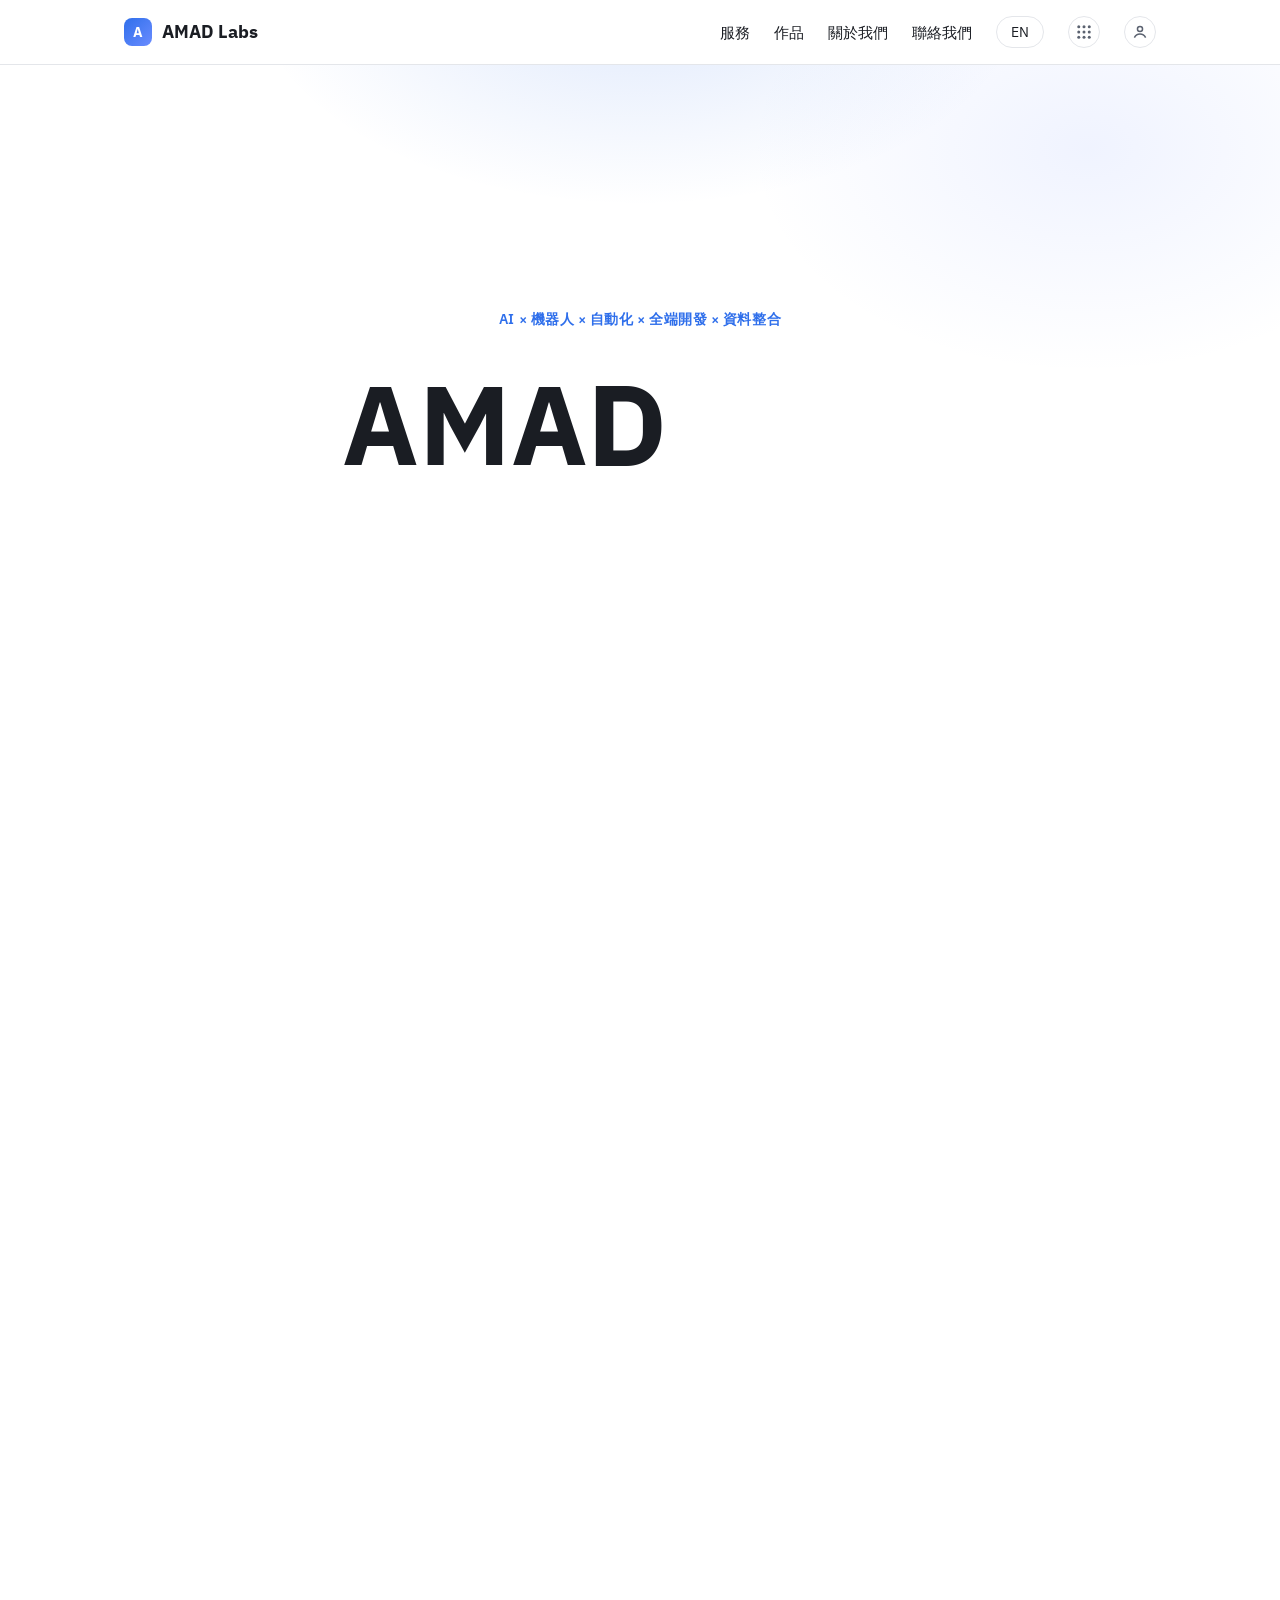
==== commit 681b0e79: "hs-service demo: customer-designed boxes with independent slots, mobile-safe tables; DEMO entry in t" ====
--- a/index.html
+++ b/index.html
@@ -44,6 +44,17 @@
           </svg>
         </button>
         <div class="nav-dropdown-menu" id="appsMenu" hidden>
+          <a href="hs-service-demo/" class="nav-dropdown-item">
+            <svg viewBox="0 0 24 24" width="20" height="20" fill="none" stroke="currentColor" stroke-width="1.8" aria-hidden="true">
+              <path d="M3 8l9-5 9 5v8l-9 5-9-5z"></path>
+              <path d="M3 8l9 5 9-5M12 13v8"></path>
+            </svg>
+            <span>
+              <strong data-i18n="apps.hs.title">報刀與庫存系統</strong>
+              <small data-i18n="apps.hs.desc">醫材報刀、庫存、銷貨憑單</small>
+            </span>
+            <span class="nav-demo-tag">DEMO</span>
+          </a>
           <a href="iea/" class="nav-dropdown-item">
             <svg viewBox="0 0 24 24" width="20" height="20" fill="none" stroke="currentColor" stroke-width="1.8" aria-hidden="true">
               <rect x="3" y="4" width="18" height="14" rx="2"></rect>
--- a/assets/css/style.css
+++ b/assets/css/style.css
@@ -919,6 +919,17 @@
   margin-top: 2px;
 }
 
+.nav-demo-tag {
+  margin-left: auto;
+  padding: 2px 7px;
+  border-radius: 6px;
+  background: var(--color-accent);
+  color: var(--color-accent-contrast);
+  font-size: 0.62rem;
+  font-weight: 700;
+  letter-spacing: 0.06em;
+}
+
 .nav-dropdown-note {
   margin: 8px 6px 2px;
   color: var(--color-text-muted);
@@ -1127,6 +1138,19 @@
 
 /* Mobile */
 @media (max-width: 720px) {
+  /* The mobile nav is a left-aligned column panel; the desktop popover (right-anchored,
+     absolutely positioned) opened off the left edge of the screen there, so show it inline. */
+  .nav-dropdown {
+    align-self: stretch;
+  }
+
+  .nav-dropdown-menu {
+    position: static;
+    width: 100%;
+    margin-top: 10px;
+    box-shadow: none;
+  }
+
   .nav-toggle {
     display: flex;
   }
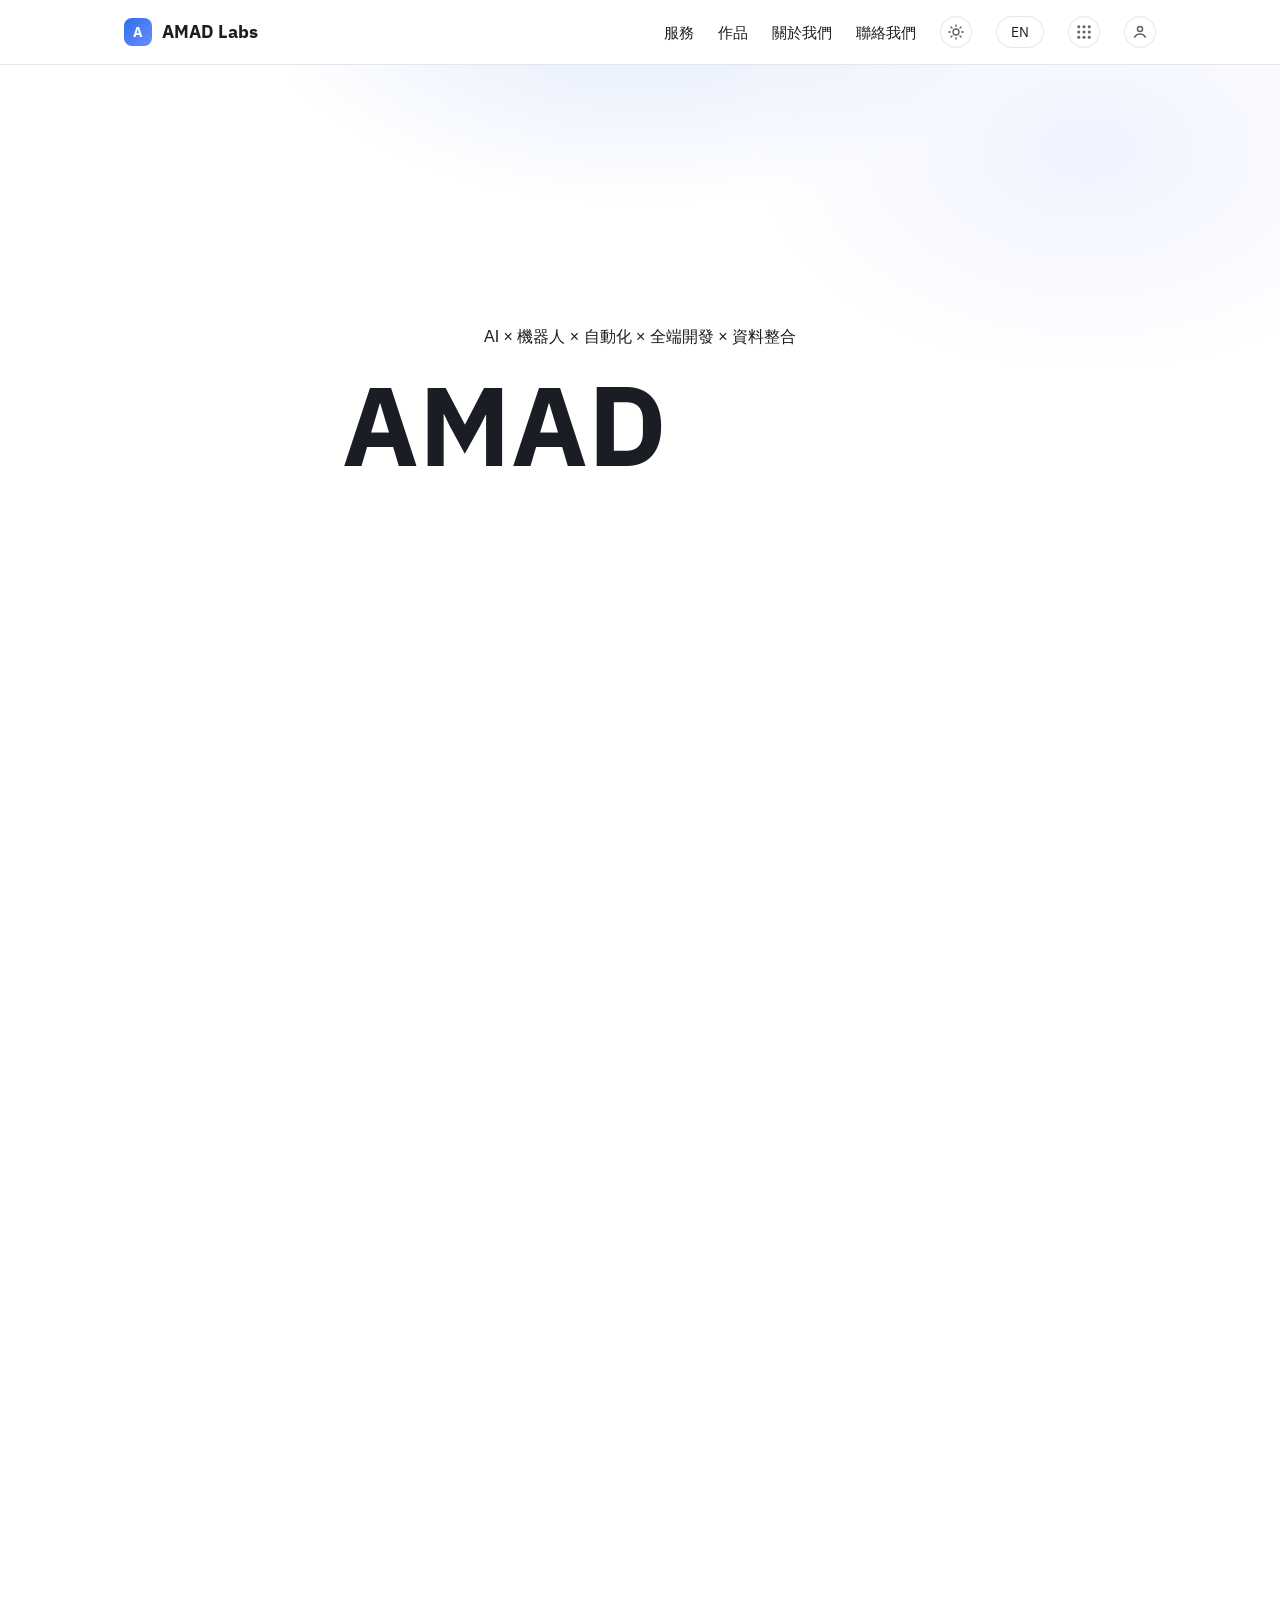
==== commit 36099f4f: "Home: replace services carousel with a 3D orbit scene, add light/dark theme toggle Ten flawed Excel " ====
--- a/index.html
+++ b/index.html
@@ -7,7 +7,11 @@
 <link rel="preconnect" href="https://fonts.googleapis.com">
 <link rel="preconnect" href="https://fonts.gstatic.com" crossorigin>
 <link href="https://fonts.googleapis.com/css2?family=IBM+Plex+Sans:wght@400;500;600;700;800&display=swap" rel="stylesheet">
+<script>
+(function(){try{var t=localStorage.getItem("theme");if(t!=="light"&&t!=="dark"){t=window.matchMedia("(prefers-color-scheme: dark)").matches?"dark":"light";}document.documentElement.setAttribute("data-theme",t);}catch(e){}})();
+</script>
 <link rel="stylesheet" href="assets/css/style.css">
+<link rel="stylesheet" href="assets/css/scene.css">
 </head>
 <body>
 
@@ -27,6 +31,10 @@
       <a href="#projects" data-i18n="nav.projects">作品</a>
       <a href="#about" data-i18n="nav.about">關於我們</a>
       <a href="#contact" data-i18n="nav.contact">聯絡我們</a>
+      <button class="icon-btn theme-toggle" id="themeToggle" type="button" aria-label="切換深色／淺色模式" title="切換深色／淺色模式">
+        <svg class="icon-sun" viewBox="0 0 24 24" width="18" height="18" fill="none" stroke="currentColor" stroke-width="1.8" stroke-linecap="round" aria-hidden="true"><circle cx="12" cy="12" r="4"/><path d="M12 2.5v2M12 19.5v2M2.5 12h2M19.5 12h2M5.3 5.3l1.4 1.4M17.3 17.3l1.4 1.4M5.3 18.7l1.4-1.4M17.3 6.7l1.4-1.4"/></svg>
+        <svg class="icon-moon" viewBox="0 0 24 24" width="18" height="18" fill="none" stroke="currentColor" stroke-width="1.8" stroke-linecap="round" stroke-linejoin="round" aria-hidden="true"><path d="M20 14.5A8.5 8.5 0 0 1 9.5 4a8.5 8.5 0 1 0 10.5 10.5z"/></svg>
+      </button>
       <button class="lang-toggle" id="langToggle" data-i18n="nav.langToggle">EN</button>
 
       <div class="nav-dropdown" id="appsDropdown">
@@ -117,164 +125,65 @@
 
   <section id="services" class="section snap-section">
     <div class="container">
+      <h2 class="section-title" data-i18n="scene.title">十份 Excel,十個麻煩</h2>
+      <p class="section-subtitle" data-i18n="scene.subtitle">每一份都被打了叉。看它們合成一套系統,再點開看各自卡在哪。</p>
+
+      <div class="scene" id="scene" data-state="chaos">
+        <div class="scene-bar">
+          <p class="scene-status" id="sceneStatus" aria-live="polite"></p>
+          <button class="btn btn-outline scene-replay" id="sceneReplay" type="button" data-i18n="scene.replay">重播</button>
+        </div>
+
+        <div class="scene-stage" id="sceneStage">
+          <canvas class="scene-canvas" id="sceneCanvas" aria-hidden="true"></canvas>
+          <div class="orb-layer" id="orbLayer"></div>
+          <p class="scene-hint" data-i18n="scene.hint">拖曳可旋轉</p>
+        </div>
+
+        <div class="scene-detail" id="sceneDetail" data-kind="hint" aria-live="polite">
+          <p class="scene-detail-title"></p>
+          <p class="scene-detail-text"></p>
+        </div>
+      </div>
+    </div>
+  </section>
+
+  <section id="offerings" class="section section-alt snap-section">
+    <div class="container">
       <h2 class="section-title" data-i18n="services.title">我們能幫你做什麼</h2>
       <p class="section-subtitle" data-i18n="services.subtitle">看看有沒有講到你的痛點</p>
-
-      <div class="cat-carousel">
-        <button class="cat-nav-btn cat-nav-prev" id="catPrev" aria-label="上一個">‹</button>
-        <button class="cat-nav-btn cat-nav-next" id="catNext" aria-label="下一個">›</button>
-
-        <div class="cat-stage" id="catStage">
-
-        <article class="cat-card">
-          <div class="cat-illustration" aria-hidden="true">
-            <svg viewBox="0 0 200 140" fill="none" xmlns="http://www.w3.org/2000/svg">
-              <rect x="20" y="112" width="160" height="7" rx="3.5" fill="var(--color-border)"/>
-              <rect x="76" y="66" width="48" height="50" rx="22" fill="var(--color-accent)"/>
-              <circle cx="100" cy="50" r="16" fill="var(--color-accent)"/>
-              <g fill="var(--color-text-muted)" opacity="0.85">
-                <rect x="30" y="30" width="26" height="20" rx="2" transform="rotate(-14 43 40)"/>
-                <rect x="150" y="26" width="26" height="20" rx="2" transform="rotate(12 163 36)"/>
-                <rect x="18" y="66" width="24" height="18" rx="2" transform="rotate(-8 30 75)"/>
-                <rect x="146" y="70" width="24" height="18" rx="2" transform="rotate(10 158 79)"/>
-                <rect x="70" y="10" width="24" height="18" rx="2" transform="rotate(-4 82 19)"/>
-              </g>
-              <g stroke="var(--color-bg)" stroke-width="1.4" opacity="0.9">
-                <path d="M34 36h18M34 41h18M34 46h12" transform="rotate(-14 43 40)"/>
-                <path d="M154 32h18M154 37h18M154 42h12" transform="rotate(12 163 36)"/>
-                <path d="M22 70h16M22 75h16M22 80h10" transform="rotate(-8 30 75)"/>
-                <path d="M150 74h16M150 79h16M150 84h10" transform="rotate(10 158 79)"/>
-                <path d="M74 14h16M74 19h16M74 24h10" transform="rotate(-4 82 19)"/>
-              </g>
-              <g stroke="var(--color-accent-2)" stroke-width="2.5" stroke-linecap="round" opacity="0.9">
-                <path d="M112 22c4-4 4-8 0-10"/>
-                <path d="M120 26c6-6 6-12 0-16"/>
-              </g>
-            </svg>
-          </div>
-          <h3 class="cat-question" data-i18n="cat1.question">資料散落各地?想找一份東西要翻好幾個地方?</h3>
-          <button class="cat-expand-btn"><span data-i18n="services.toggleLabel">看看我們怎麼幫你</span><svg class="icon-zoom-in" viewBox="0 0 24 24" width="17" height="17" fill="none" stroke="currentColor" stroke-width="2" stroke-linecap="round" stroke-linejoin="round" aria-hidden="true"><circle cx="11" cy="11" r="7.5"/><line x1="20.5" y1="20.5" x2="16" y2="16"/><line x1="11" y1="8" x2="11" y2="14"/><line x1="8" y1="11" x2="14" y2="11"/></svg><svg class="icon-zoom-out" viewBox="0 0 24 24" width="17" height="17" fill="none" stroke="currentColor" stroke-width="2" stroke-linecap="round" stroke-linejoin="round" aria-hidden="true"><circle cx="11" cy="11" r="7.5"/><line x1="20.5" y1="20.5" x2="16" y2="16"/><line x1="8" y1="11" x2="14" y2="11"/></svg></button>
-          <div class="cat-chips">
-              <div class="chip"><strong data-i18n="cat1.item1.title">告別 Excel 地獄</strong><span data-i18n="cat1.item1.desc">報表、對帳表散落在好幾份 Excel,複製貼上到眼花?整合成一套系統,一次輸入到處同步。</span></div>
-              <div class="chip"><strong data-i18n="cat1.item2.title">系統互相打通</strong><span data-i18n="cat1.item2.desc">會計軟體、ERP 各用各的,同一筆資料打三次?幫你把系統串起來,一個地方輸入到處同步。</span></div>
-              <div class="chip"><strong data-i18n="cat1.item3.title">資料雲端化備份</strong><span data-i18n="cat1.item3.desc">重要資料只存在某台電腦或某人隨身碟?搬到雲端,安全備份、隨時看得到。</span></div>
-          </div>
-        </article>
-
-        <article class="cat-card">
-          <div class="cat-illustration" aria-hidden="true">
-            <svg viewBox="0 0 200 140" fill="none" xmlns="http://www.w3.org/2000/svg">
-              <rect x="20" y="112" width="160" height="7" rx="3.5" fill="var(--color-border)"/>
-              <rect x="52" y="66" width="38" height="48" rx="18" fill="var(--color-accent)"/>
-              <circle cx="71" cy="52" r="15" fill="var(--color-accent)"/>
-              <g fill="var(--color-text-muted)" opacity="0.85">
-                <rect x="24" y="70" width="12" height="30" rx="2"/>
-                <rect x="40" y="55" width="12" height="45" rx="2"/>
-              </g>
-              <path d="M132 24c0-9 7-16 16-16s16 7 16 16v11c0 7 3 10 5 12h-42c2-2 5-5 5-12z" fill="var(--color-text-muted)" opacity="0.85"/>
-              <rect x="142" y="49" width="12" height="7" rx="3.5" fill="var(--color-text-muted)" opacity="0.85"/>
-              <circle cx="158" cy="14" r="6" fill="var(--color-accent-2)"/>
-              <path d="M155 14l2 2 4-4" stroke="var(--color-bg)" stroke-width="1.6" stroke-linecap="round" stroke-linejoin="round" fill="none"/>
-            </svg>
-          </div>
-          <h3 class="cat-question" data-i18n="cat2.question">月底才知道業績?合約、庫存期限老是忘記?</h3>
-          <button class="cat-expand-btn"><span data-i18n="services.toggleLabel">看看我們怎麼幫你</span><svg class="icon-zoom-in" viewBox="0 0 24 24" width="17" height="17" fill="none" stroke="currentColor" stroke-width="2" stroke-linecap="round" stroke-linejoin="round" aria-hidden="true"><circle cx="11" cy="11" r="7.5"/><line x1="20.5" y1="20.5" x2="16" y2="16"/><line x1="11" y1="8" x2="11" y2="14"/><line x1="8" y1="11" x2="14" y2="11"/></svg><svg class="icon-zoom-out" viewBox="0 0 24 24" width="17" height="17" fill="none" stroke="currentColor" stroke-width="2" stroke-linecap="round" stroke-linejoin="round" aria-hidden="true"><circle cx="11" cy="11" r="7.5"/><line x1="20.5" y1="20.5" x2="16" y2="16"/><line x1="8" y1="11" x2="14" y2="11"/></svg></button>
-          <div class="cat-chips">
-              <div class="chip"><strong data-i18n="cat2.item1.title">老闆看得懂的即時報表</strong><span data-i18n="cat2.item1.desc">月底要等內勤整理一整天才知道業績?做儀表板,即時看得到,不用等人工彙整。</span></div>
-              <div class="chip"><strong data-i18n="cat2.item2.title">單據自動辨識輸入</strong><span data-i18n="cat2.item2.desc">發票、出貨單一張一張手動打很花時間又容易錯?用 AI 辨識掃描單據,自動幫你填進系統。</span></div>
-              <div class="chip"><strong data-i18n="cat2.item3.title">自動寄送報表/提醒通知</strong><span data-i18n="cat2.item3.desc">合約快到期、庫存快見底常常忘記?系統自動寄信/發通知提醒你。</span></div>
-          </div>
-        </article>
-
-        <article class="cat-card">
-          <div class="cat-illustration" aria-hidden="true">
-            <svg viewBox="0 0 200 140" fill="none" xmlns="http://www.w3.org/2000/svg">
-              <rect x="20" y="112" width="160" height="7" rx="3.5" fill="var(--color-border)"/>
-              <rect x="80" y="66" width="40" height="50" rx="18" fill="var(--color-accent)"/>
-              <circle cx="100" cy="50" r="16" fill="var(--color-accent)"/>
-              <rect x="118" y="78" width="14" height="24" rx="3" fill="var(--color-text-muted)"/>
-              <g fill="var(--color-text-muted)" opacity="0.85">
-                <path d="M30 24h30a6 6 0 016 6v14a6 6 0 01-6 6H46l-8 8v-8h-8a6 6 0 01-6-6V30a6 6 0 016-6z"/>
-                <path d="M140 14h32a6 6 0 016 6v14a6 6 0 01-6 6h-6v8l-9-8h-17a6 6 0 01-6-6V20a6 6 0 016-6z"/>
-                <path d="M150 62h28a5 5 0 015 5v10a5 5 0 01-5 5h-14l-7 7v-7h-7a5 5 0 01-5-5V67a5 5 0 015-5z"/>
-              </g>
-              <g fill="var(--color-bg)">
-                <circle cx="40" cy="37" r="1.6"/><circle cx="47" cy="37" r="1.6"/><circle cx="54" cy="37" r="1.6"/>
-                <circle cx="152" cy="27" r="1.6"/><circle cx="159" cy="27" r="1.6"/><circle cx="166" cy="27" r="1.6"/>
-              </g>
-            </svg>
-          </div>
-          <h3 class="cat-question" data-i18n="cat3.question">客戶訊息回不完?半夜假日還要顧著手機?</h3>
-          <button class="cat-expand-btn"><span data-i18n="services.toggleLabel">看看我們怎麼幫你</span><svg class="icon-zoom-in" viewBox="0 0 24 24" width="17" height="17" fill="none" stroke="currentColor" stroke-width="2" stroke-linecap="round" stroke-linejoin="round" aria-hidden="true"><circle cx="11" cy="11" r="7.5"/><line x1="20.5" y1="20.5" x2="16" y2="16"/><line x1="11" y1="8" x2="11" y2="14"/><line x1="8" y1="11" x2="14" y2="11"/></svg><svg class="icon-zoom-out" viewBox="0 0 24 24" width="17" height="17" fill="none" stroke="currentColor" stroke-width="2" stroke-linecap="round" stroke-linejoin="round" aria-hidden="true"><circle cx="11" cy="11" r="7.5"/><line x1="20.5" y1="20.5" x2="16" y2="16"/><line x1="8" y1="11" x2="14" y2="11"/></svg></button>
-          <div class="cat-chips">
-              <div class="chip"><strong data-i18n="cat3.item1.title">AI 智能客服</strong><span data-i18n="cat3.item1.desc">客戶一直問一樣的問題、電話接不完?AI 客服 24 小時先擋第一輪,員工只處理真正需要人處理的事。</span></div>
-              <div class="chip"><strong data-i18n="cat3.item2.title">LINE 官方帳號機器人</strong><span data-i18n="cat3.item2.desc">客戶在 LINE 問東問西要隨時待命回?機器人自動回覆常見問題、接受預約或下單。</span></div>
-              <div class="chip"><strong data-i18n="cat3.item3.title">企業官網/形象網站</strong><span data-i18n="cat3.item3.desc">客戶想查公司結果沒有網站,或舊網站又醜又不能手機看?做一個看起來專業的官網。</span></div>
-              <div class="chip"><strong data-i18n="cat3.item4.title">讓客戶在 Google 找得到你</strong><span data-i18n="cat3.item4.desc">官網做好了但搜尋都找不到,被同業擋在前面?基本 SEO 優化增加曝光。</span></div>
-          </div>
-        </article>
-
-        <article class="cat-card">
-          <div class="cat-illustration" aria-hidden="true">
-            <svg viewBox="0 0 200 140" fill="none" xmlns="http://www.w3.org/2000/svg">
-              <rect x="20" y="112" width="160" height="7" rx="3.5" fill="var(--color-border)"/>
-              <path d="M22 78h34a8 8 0 018 8v6a8 8 0 01-8 8H22z" fill="var(--color-text-muted)" opacity="0.85"/>
-              <path d="M178 78h-34a8 8 0 00-8 8v6a8 8 0 008 8h34z" fill="var(--color-text-muted)" opacity="0.85"/>
-              <rect x="86" y="52" width="28" height="34" rx="3" fill="var(--color-accent)"/>
-              <g stroke="var(--color-bg)" stroke-width="1.6">
-                <path d="M92 60h16M92 66h16M92 72h10"/>
-              </g>
-              <g stroke="var(--color-accent-2)" stroke-width="3" stroke-linecap="round" fill="none">
-                <path d="M56 40c14-10 34-10 48 0"/>
-                <path d="M144 40c-14-10-34-10-48 0"/>
-              </g>
-              <path d="M100 36l4 8h-8z" fill="var(--color-accent-2)"/>
-              <path d="M100 44l-4-8h8z" fill="var(--color-accent-2)" transform="translate(0 4) rotate(180 100 40)"/>
-            </svg>
-          </div>
-          <h3 class="cat-question" data-i18n="cat4.question">同一張單子要打兩三次?流程卡來卡去?</h3>
-          <button class="cat-expand-btn"><span data-i18n="services.toggleLabel">看看我們怎麼幫你</span><svg class="icon-zoom-in" viewBox="0 0 24 24" width="17" height="17" fill="none" stroke="currentColor" stroke-width="2" stroke-linecap="round" stroke-linejoin="round" aria-hidden="true"><circle cx="11" cy="11" r="7.5"/><line x1="20.5" y1="20.5" x2="16" y2="16"/><line x1="11" y1="8" x2="11" y2="14"/><line x1="8" y1="11" x2="14" y2="11"/></svg><svg class="icon-zoom-out" viewBox="0 0 24 24" width="17" height="17" fill="none" stroke="currentColor" stroke-width="2" stroke-linecap="round" stroke-linejoin="round" aria-hidden="true"><circle cx="11" cy="11" r="7.5"/><line x1="20.5" y1="20.5" x2="16" y2="16"/><line x1="8" y1="11" x2="14" y2="11"/></svg></button>
-          <div class="cat-chips">
-              <div class="chip"><strong data-i18n="cat4.item1.title">表單線上化</strong><span data-i18n="cat4.item1.desc">業務用紙本、LINE 傳單子,內勤要重打一次?搬到線上,一次輸入不用重複打字。</span></div>
-              <div class="chip"><strong data-i18n="cat4.item2.title">預約/排程系統</strong><span data-i18n="cat4.item2.desc">電話、LINE、現場都在約時間常搞混?線上預約系統,客戶自己選時間不撞期。</span></div>
-              <div class="chip"><strong data-i18n="cat4.item3.title">庫存/進銷存管理系統</strong><span data-i18n="cat4.item3.desc">庫存夠不夠都憑印象或翻 Excel?系統即時準確,快沒貨自動提醒。</span></div>
-              <div class="chip"><strong data-i18n="cat4.item4.title">多分店/多據點資料整合</strong><span data-i18n="cat4.item4.desc">每家分店各自記帳,總部要等回報才知道狀況?整合起來即時看得到。</span></div>
-          </div>
-        </article>
-
-        <article class="cat-card">
-          <div class="cat-illustration" aria-hidden="true">
-            <svg viewBox="0 0 200 140" fill="none" xmlns="http://www.w3.org/2000/svg">
-              <rect x="20" y="112" width="160" height="7" rx="3.5" fill="var(--color-border)"/>
-              <rect x="48" y="66" width="38" height="48" rx="18" fill="var(--color-accent)"/>
-              <circle cx="67" cy="52" r="15" fill="var(--color-accent)"/>
-              <g fill="var(--color-text-muted)" opacity="0.85">
-                <rect x="90" y="70" width="30" height="8" rx="2"/>
-                <rect x="94" y="80" width="30" height="8" rx="2"/>
-                <rect x="90" y="90" width="24" height="8" rx="2"/>
-              </g>
-              <rect x="140" y="70" width="34" height="30" rx="8" fill="var(--color-accent-2)"/>
-              <rect x="150" y="58" width="14" height="14" rx="4" fill="var(--color-accent-2)"/>
-              <circle cx="157" cy="65" r="2.4" fill="var(--color-bg)"/>
-              <rect x="154" y="50" width="6" height="8" rx="3" fill="var(--color-accent-2)"/>
-              <circle cx="149" cy="84" r="3" fill="var(--color-bg)"/>
-              <circle cx="165" cy="84" r="3" fill="var(--color-bg)"/>
-              <g stroke="var(--color-accent-2)" stroke-width="2" stroke-linecap="round" opacity="0.7">
-                <path d="M128 56l4-4M132 62h6M126 66l4 4"/>
-              </g>
-            </svg>
-          </div>
-          <h3 class="cat-question" data-i18n="cat5.question">重複的工作做不完,想加人又加不起?</h3>
-          <button class="cat-expand-btn"><span data-i18n="services.toggleLabel">看看我們怎麼幫你</span><svg class="icon-zoom-in" viewBox="0 0 24 24" width="17" height="17" fill="none" stroke="currentColor" stroke-width="2" stroke-linecap="round" stroke-linejoin="round" aria-hidden="true"><circle cx="11" cy="11" r="7.5"/><line x1="20.5" y1="20.5" x2="16" y2="16"/><line x1="11" y1="8" x2="11" y2="14"/><line x1="8" y1="11" x2="14" y2="11"/></svg><svg class="icon-zoom-out" viewBox="0 0 24 24" width="17" height="17" fill="none" stroke="currentColor" stroke-width="2" stroke-linecap="round" stroke-linejoin="round" aria-hidden="true"><circle cx="11" cy="11" r="7.5"/><line x1="20.5" y1="20.5" x2="16" y2="16"/><line x1="8" y1="11" x2="14" y2="11"/></svg></button>
-          <div class="cat-chips">
-              <div class="chip"><strong data-i18n="cat5.item1.title">用 AI 做原本要很多人做的事</strong><span data-i18n="cat5.item1.desc">資料分析、文件整理這些重複工作交給 AI 先做一輪,同樣人力做更多事,不用一直加人。</span></div>
-              <div class="chip"><strong data-i18n="cat5.item2.title">網路資料自動蒐集(爬蟲)</strong><span data-i18n="cat5.item2.desc">同業價格、競品動態每次要人工一家家查?自動蒐集整理,定期更新給你看。</span></div>
-          </div>
-        </article>
-
-        </div>
-
-        <div class="cat-dots" id="catDots"></div>
+      <div class="offers">
+        <article class="offer">
+          <h3 data-i18n="cat1.question">資料散落各地?想找一份東西要翻好幾個地方?</h3>
+          <details><summary><span data-i18n="cat1.item1.title">告別 Excel 地獄</span></summary><p data-i18n="cat1.item1.desc">報表、對帳表散落在好幾份 Excel,複製貼上到眼花?整合成一套系統,一次輸入到處同步。</p></details>
+          <details><summary><span data-i18n="cat1.item2.title">系統互相打通</span></summary><p data-i18n="cat1.item2.desc">會計軟體、ERP 各用各的,同一筆資料打三次?幫你把系統串起來,一個地方輸入到處同步。</p></details>
+          <details><summary><span data-i18n="cat1.item3.title">資料雲端化備份</span></summary><p data-i18n="cat1.item3.desc">重要資料只存在某台電腦或某人隨身碟?搬到雲端,安全備份、隨時看得到。</p></details>
+        </article>
+        <article class="offer">
+          <h3 data-i18n="cat2.question">月底才知道業績?合約、庫存期限老是忘記?</h3>
+          <details><summary><span data-i18n="cat2.item1.title">老闆看得懂的即時報表</span></summary><p data-i18n="cat2.item1.desc">月底要等內勤整理一整天才知道業績?做儀表板,即時看得到,不用等人工彙整。</p></details>
+          <details><summary><span data-i18n="cat2.item2.title">單據自動辨識輸入</span></summary><p data-i18n="cat2.item2.desc">發票、出貨單一張一張手動打很花時間又容易錯?用 AI 辨識掃描單據,自動幫你填進系統。</p></details>
+          <details><summary><span data-i18n="cat2.item3.title">自動寄送報表/提醒通知</span></summary><p data-i18n="cat2.item3.desc">合約快到期、庫存快見底常常忘記?系統自動寄信/發通知提醒你。</p></details>
+        </article>
+        <article class="offer">
+          <h3 data-i18n="cat3.question">客戶訊息回不完?半夜假日還要顧著手機?</h3>
+          <details><summary><span data-i18n="cat3.item1.title">AI 智能客服</span></summary><p data-i18n="cat3.item1.desc">客戶一直問一樣的問題、電話接不完?AI 客服 24 小時先擋第一輪,員工只處理真正需要人處理的事。</p></details>
+          <details><summary><span data-i18n="cat3.item2.title">LINE 官方帳號機器人</span></summary><p data-i18n="cat3.item2.desc">客戶在 LINE 問東問西要隨時待命回?機器人自動回覆常見問題、接受預約或下單。</p></details>
+          <details><summary><span data-i18n="cat3.item3.title">企業官網/形象網站</span></summary><p data-i18n="cat3.item3.desc">客戶想查公司結果沒有網站,或舊網站又醜又不能手機看?做一個看起來專業的官網。</p></details>
+          <details><summary><span data-i18n="cat3.item4.title">讓客戶在 Google 找得到你</span></summary><p data-i18n="cat3.item4.desc">官網做好了但搜尋都找不到,被同業擋在前面?基本 SEO 優化增加曝光。</p></details>
+        </article>
+        <article class="offer">
+          <h3 data-i18n="cat4.question">同一張單子要打兩三次?流程卡來卡去?</h3>
+          <details><summary><span data-i18n="cat4.item1.title">表單線上化</span></summary><p data-i18n="cat4.item1.desc">業務用紙本、LINE 傳單子,內勤要重打一次?搬到線上,一次輸入不用重複打字。</p></details>
+          <details><summary><span data-i18n="cat4.item2.title">預約/排程系統</span></summary><p data-i18n="cat4.item2.desc">電話、LINE、現場都在約時間常搞混?線上預約系統,客戶自己選時間不撞期。</p></details>
+          <details><summary><span data-i18n="cat4.item3.title">庫存/進銷存管理系統</span></summary><p data-i18n="cat4.item3.desc">庫存夠不夠都憑印象或翻 Excel?系統即時準確,快沒貨自動提醒。</p></details>
+          <details><summary><span data-i18n="cat4.item4.title">多分店/多據點資料整合</span></summary><p data-i18n="cat4.item4.desc">每家分店各自記帳,總部要等回報才知道狀況?整合起來即時看得到。</p></details>
+        </article>
+        <article class="offer">
+          <h3 data-i18n="cat5.question">重複的工作做不完,想加人又加不起?</h3>
+          <details><summary><span data-i18n="cat5.item1.title">用 AI 做原本要很多人做的事</span></summary><p data-i18n="cat5.item1.desc">資料分析、文件整理這些重複工作交給 AI 先做一輪,同樣人力做更多事,不用一直加人。</p></details>
+          <details><summary><span data-i18n="cat5.item2.title">網路資料自動蒐集(爬蟲)</span></summary><p data-i18n="cat5.item2.desc">同業價格、競品動態每次要人工一家家查?自動蒐集整理,定期更新給你看。</p></details>
+        </article>
       </div>
     </div>
   </section>
@@ -405,6 +314,10 @@
   </div>
 </div>
 
+<script type="importmap">
+{"imports":{"three":"./assets/vendor/three/three.module.min.js","three/addons/":"./assets/vendor/three/addons/"}}
+</script>
+<script type="module" src="assets/js/scene.js"></script>
 <script src="assets/js/main.js"></script>
 </body>
 </html>
--- a/assets/css/style.css
+++ b/assets/css/style.css
@@ -9,6 +9,7 @@
   --color-accent-2: #6a8cff;
   --color-accent-contrast: #ffffff;
   --color-shine: 148, 158, 173;
+  --header-bg: rgba(255, 255, 255, 0.78);
   --max-width: 1080px;
   --radius: 10px;
   --shadow: 0 1px 3px rgba(0, 0, 0, 0.06), 0 8px 24px rgba(0, 0, 0, 0.04);
@@ -17,8 +18,24 @@
   --font-display: 'IBM Plex Sans', -apple-system, BlinkMacSystemFont, "Segoe UI", "PingFang TC", "Microsoft JhengHei", Roboto, Helvetica, Arial, sans-serif;
 }
 
+:root[data-theme="dark"] {
+  --color-bg: #0b0d12;
+  --color-bg-alt: #12151c;
+  --color-surface: #151922;
+  --color-text: #edf0f4;
+  --color-text-muted: #939bab;
+  --color-border: #262b36;
+  --color-accent: #5b8def;
+  --color-accent-2: #8fb0ff;
+  --color-accent-contrast: #0b0d12;
+  --color-shine: 168, 178, 196;
+  --header-bg: rgba(11, 13, 18, 0.72);
+  --shadow: 0 1px 3px rgba(0, 0, 0, 0.3), 0 8px 24px rgba(0, 0, 0, 0.35);
+  --shadow-lg: 0 4px 10px rgba(0, 0, 0, 0.35), 0 20px 48px rgba(0, 0, 0, 0.45);
+  color-scheme: dark;
+}
 @media (prefers-color-scheme: dark) {
-  :root:not([data-theme="light"]) {
+  :root:not([data-theme]) {
     --color-bg: #0b0d12;
     --color-bg-alt: #12151c;
     --color-surface: #151922;
@@ -29,6 +46,7 @@
     --color-accent-2: #8fb0ff;
     --color-accent-contrast: #0b0d12;
     --color-shine: 168, 178, 196;
+  --header-bg: rgba(11, 13, 18, 0.72);
     --shadow: 0 1px 3px rgba(0, 0, 0, 0.3), 0 8px 24px rgba(0, 0, 0, 0.35);
     --shadow-lg: 0 4px 10px rgba(0, 0, 0, 0.35), 0 20px 48px rgba(0, 0, 0, 0.45);
   }
@@ -103,14 +121,10 @@
   position: sticky;
   top: 0;
   z-index: 100;
-  background: rgba(255, 255, 255, 0.78);
+  background: var(--header-bg);
   backdrop-filter: blur(10px);
   -webkit-backdrop-filter: blur(10px);
   border-bottom: 1px solid var(--color-border);
-}
-
-@media (prefers-color-scheme: dark) {
-  :root:not([data-theme="light"]) .site-header { background: rgba(11, 13, 18, 0.72); }
 }
 
 .header-inner {
@@ -214,8 +228,7 @@
   min-height: 0;
 }
 
-@media (prefers-color-scheme: dark) {
-  :root:not([data-theme="light"]) .hero {
+:root[data-theme="dark"] .hero {
     background:
       radial-gradient(560px 320px at 50% -10%, rgba(91, 141, 239, 0.20), transparent 70%),
       radial-gradient(480px 320px at 85% 10%, rgba(143, 176, 255, 0.12), transparent 70%);
@@ -529,244 +542,6 @@
   margin: 0 0 12px;
 }
 
-/* Services: 5 pain-point category cards, shown as a 3D coverflow carousel */
-.cat-carousel {
-  position: relative;
-  padding: 0 56px;
-}
-
-.cat-stage {
-  position: relative;
-  min-height: 620px;
-  perspective: 1400px;
-}
-
-.cat-card {
-  position: absolute;
-  top: 0;
-  left: 50%;
-  width: min(420px, calc(100vw - 140px));
-  font-size: 1rem;
-  /* Translucent "glass" card — a tech-themed background image sits behind
-     the carousel later, so the card itself stays see-through rather than
-     a solid fill. */
-  background: rgba(10, 14, 22, 0.4);
-  backdrop-filter: blur(14px);
-  -webkit-backdrop-filter: blur(14px);
-  border: 1px solid rgba(255, 255, 255, 0.1);
-  border-radius: 16px;
-  padding: 28px;
-  box-shadow: var(--shadow-lg);
-  /* Expanding on click grows real layout (width/padding/font-size), not a
-     transform: scale() — scaling text via a compositor transform renders
-     it as a stretched bitmap and never comes out crisp. Growing the box
-     for real keeps every glyph laid out (and rasterized) at its true size.
-     Only transform/opacity are transitioned smoothly (GPU-composited,
-     no layout cost); width/padding/font-size intentionally have NO
-     transition — animating them continuously reflows/rewraps the text
-     every frame, which reads as violent jitter rather than a smooth
-     grow, so they just snap to the final size instantly instead. */
-  transition: transform 0.55s cubic-bezier(0.22, 1, 0.36, 1), opacity 0.55s ease;
-}
-
-.cat-card.is-active {
-  z-index: 3;
-  box-shadow: var(--shadow-lg);
-}
-
-.cat-card.is-expanded {
-  z-index: 10;
-  cursor: zoom-out;
-  width: min(630px, calc(100vw - 140px));
-  padding: 42px;
-  font-size: 1.5rem;
-}
-
-/* Suppresses the transform transition for one-frame instant swaps driven
-   from JS (e.g. dropping the fake scale() right as the real size kicks
-   in) so that swap itself never animates. */
-.cat-card.is-flip-instant {
-  transition: none !important;
-}
-
-.cat-nav-btn {
-  position: absolute;
-  top: 50%;
-  transform: translateY(-50%);
-  z-index: 4;
-  width: 40px;
-  height: 40px;
-  border-radius: 50%;
-  border: 1px solid var(--color-border);
-  background: var(--color-surface);
-  color: var(--color-text);
-  font-size: 1.4rem;
-  line-height: 1;
-  cursor: pointer;
-  transition: border-color 0.15s ease, color 0.15s ease, opacity 0.25s ease;
-}
-.cat-nav-btn:hover { border-color: var(--color-accent); color: var(--color-accent); }
-.cat-nav-prev { left: 0; }
-.cat-nav-next { right: 0; }
-
-.cat-dots {
-  display: flex;
-  justify-content: center;
-  gap: 8px;
-  margin-top: 24px;
-  transition: opacity 0.25s ease;
-}
-
-.cat-carousel.has-expanded .cat-nav-btn,
-.cat-carousel.has-expanded .cat-dots {
-  opacity: 0;
-  pointer-events: none;
-}
-
-.cat-dots button {
-  width: 8px;
-  height: 8px;
-  border-radius: 50%;
-  border: none;
-  background: var(--color-border);
-  cursor: pointer;
-  padding: 0;
-  transition: background 0.15s ease, transform 0.15s ease;
-}
-
-.cat-dots button.is-active {
-  background: var(--color-accent);
-  transform: scale(1.3);
-}
-
-.cat-illustration {
-  width: 100%;
-  max-width: 200px;
-  margin: 0 auto 20px;
-}
-
-.cat-illustration svg {
-  width: 100%;
-  height: auto;
-  display: block;
-}
-
-.cat-question {
-  font-family: var(--font-display);
-  /* Both font-size AND the available text width must stay frozen between
-     collapsed/expanded — if either changes, the line wraps differently
-     (more width or bigger text both change how many characters fit per
-     line) and the break visibly jumps. font-size is pinned to rem (not
-     em, so it ignores the card's expanded font-size), and max-width pins
-     the wrapping box itself to the collapsed card's content width (420px
-     card − 2×28px padding = 364px) instead of following the card's
-     width out to 630px when expanded. */
-  font-size: 1.2rem;
-  max-width: min(364px, 100%);
-  margin: 0 auto 18px;
-  font-weight: 700;
-  text-align: center;
-  text-wrap: balance;
-  /* Fixed light color, not the theme text token — the card is a dark glass
-     surface regardless of site light/dark mode. */
-  color: #f5f7fa;
-}
-
-.cat-expand-btn {
-  display: flex;
-  align-items: center;
-  justify-content: center;
-  gap: 6px;
-  width: 100%;
-  cursor: pointer;
-  font-family: var(--font-display);
-  font-weight: 600;
-  font-size: 0.9rem;
-  color: var(--color-accent);
-  background: none;
-  border: none;
-  border-top: 1px solid rgba(255, 255, 255, 0.12);
-  padding: 10px 0 0;
-}
-
-.icon-zoom-out { display: none; }
-.cat-card.is-expanded .icon-zoom-in { display: none; }
-.cat-card.is-expanded .icon-zoom-out { display: block; }
-
-/* Collapsed active card reads as clickable-to-zoom; the button itself
-   still handles the click, this is just the cursor affordance. */
-.cat-card.is-active:not(.is-expanded) {
-  cursor: zoom-in;
-}
-
-/* Side cards are clickable to bring them to the center. */
-.cat-card:not(.is-active) {
-  cursor: pointer;
-}
-
-/* Floating detail chips: absolutely positioned so opening them never adds
-   to the section's document height (that's what was fighting scroll-snap
-   before) — they just float over the stage instead. */
-.cat-chips {
-  position: absolute;
-  top: 100%;
-  left: 50%;
-  transform: translateX(-50%);
-  transform-origin: top center;
-  width: max(560px, 70vw);
-  max-width: 90vw;
-  display: flex;
-  flex-wrap: wrap;
-  justify-content: center;
-  gap: 12px;
-  margin-top: 20px;
-  pointer-events: none;
-}
-
-.chip {
-  opacity: 0;
-  transform: translateY(14px) scale(0.85);
-  transition: opacity 0.3s ease, transform 0.3s ease;
-  background: rgba(10, 14, 22, 0.55);
-  backdrop-filter: blur(10px);
-  -webkit-backdrop-filter: blur(10px);
-  border: 1px solid rgba(255, 255, 255, 0.1);
-  border-radius: 12px;
-  padding: 12px 16px;
-  width: 190px;
-  display: flex;
-  flex-direction: column;
-  gap: 4px;
-}
-
-.cat-card.is-expanded .cat-chips {
-  pointer-events: auto;
-}
-
-.cat-card.is-expanded .chip {
-  opacity: 1;
-  transform: translateY(0) scale(1);
-}
-
-.chip:nth-child(1) { transition-delay: 0.03s; }
-.chip:nth-child(2) { transition-delay: 0.08s; }
-.chip:nth-child(3) { transition-delay: 0.13s; }
-.chip:nth-child(4) { transition-delay: 0.18s; }
-.chip:nth-child(5) { transition-delay: 0.23s; }
-.chip:nth-child(6) { transition-delay: 0.28s; }
-
-.chip strong {
-  font-family: var(--font-display);
-  font-size: 0.88rem;
-  color: #f5f7fa;
-}
-
-.chip span {
-  color: rgba(245, 247, 250, 0.7);
-  font-size: 0.8rem;
-  line-height: 1.5;
-}
-
 .project-thumb {
   height: 140px;
   border-radius: 10px;
@@ -1133,7 +908,6 @@
   .btn-primary::after { animation: none !important; }
   html { scroll-snap-type: none; }
   .hero-tw-cursor.blink { animation: none; opacity: 1; }
-  .cat-card { transition: none; }
 }
 
 /* Mobile */
@@ -1177,25 +951,4 @@
     padding: 112px 0 72px;
   }
 
-  .cat-carousel {
-    padding: 0 34px;
-  }
-
-  .cat-nav-btn {
-    width: 32px;
-    height: 32px;
-    font-size: 1.15rem;
-  }
-
-  .cat-card {
-    width: calc(100vw - 68px);
-  }
-
-  .cat-question {
-    font-size: 1.02rem;
-  }
-
-  .cat-stage {
-    min-height: 480px;
-  }
-}
+}
--- a/assets/css/scene.css
+++ b/assets/css/scene.css
@@ -0,0 +1,388 @@
+/* ------------------------------------------------------------------
+   Scene: Excel sheets orbit one system in 3D (Three.js canvas), with
+   DOM labels laid over it. Neutrals plus one accent; red is reserved
+   for the "wrong" mark. Labels animate with transform and opacity only.
+------------------------------------------------------------------- */
+
+:root {
+  --color-danger: #b8332a;
+  --color-danger-soft: rgba(184, 51, 42, 0.1);
+}
+
+:root[data-theme="dark"] {
+  --color-danger: #ff7a6e;
+  --color-danger-soft: rgba(255, 122, 110, 0.14);
+}
+
+@media (prefers-color-scheme: dark) {
+  :root:not([data-theme]) {
+    --color-danger: #ff7a6e;
+    --color-danger-soft: rgba(255, 122, 110, 0.14);
+  }
+}
+
+/* .snap-section is a centred flex column; without this the container
+   shrinks to its content width instead of filling the page. */
+.snap-section:not(.hero) > .container { width: 100%; }
+
+/* The scene is taller than one screen on laptops; let it scroll normally. */
+#services.snap-section { scroll-snap-stop: normal; }
+
+.scene { margin-top: 8px; }
+
+.scene-bar {
+  display: flex;
+  align-items: center;
+  justify-content: space-between;
+  gap: 16px;
+  min-height: 40px;
+  margin-bottom: 16px;
+}
+
+.scene-status {
+  margin: 0;
+  color: var(--color-text-muted);
+  font-size: 0.95rem;
+}
+
+.scene-replay {
+  padding: 8px 16px;
+  font-size: 0.875rem;
+  flex: none;
+}
+
+/* ---------- stage ---------- */
+
+.scene-stage {
+  position: relative;
+  height: 680px;
+  border: 1px solid var(--color-border);
+  border-radius: 16px;
+  background: var(--color-bg-alt);
+  overflow: hidden;
+}
+
+:root[data-theme="dark"] .scene-stage { background: #080a0f; }
+
+.scene-canvas {
+  position: absolute;
+  inset: 0;
+  width: 100%;
+  height: 100%;
+  display: block;
+  cursor: grab;
+}
+
+.scene-canvas:active { cursor: grabbing; }
+
+.scene-hint {
+  position: absolute;
+  left: 16px;
+  bottom: 12px;
+  margin: 0;
+  color: var(--color-text-muted);
+  font-size: 0.75rem;
+  pointer-events: none;
+}
+
+.orb-layer {
+  position: absolute;
+  inset: 0;
+  overflow: hidden;
+  pointer-events: none;
+}
+
+/* ---------- labels ---------- */
+
+.orb {
+  position: absolute;
+  left: 0;
+  top: 0;
+  display: flex;
+  align-items: center;
+  gap: 8px;
+  padding: 4px 10px 4px 4px;
+  font: inherit;
+  text-align: left;
+  color: var(--color-text);
+  background: color-mix(in srgb, var(--color-surface) 86%, transparent);
+  border: 1px solid var(--color-border);
+  border-radius: 8px;
+  white-space: nowrap;
+  cursor: pointer;
+  opacity: 0;
+  pointer-events: none;
+  will-change: transform, opacity;
+  transition: border-color 0.18s ease, background-color 0.18s ease;
+}
+
+.orb:hover,
+.orb:focus-visible { border-color: var(--color-text-muted); }
+
+.orb.is-selected { border-color: var(--color-accent); }
+
+.orb:focus-visible,
+.orb-core:focus-visible,
+.scene-replay:focus-visible {
+  outline: 2px solid var(--color-accent);
+  outline-offset: 2px;
+}
+
+/* the wrong mark, stamped on each sheet */
+.orb-x {
+  flex: none;
+  width: 20px;
+  height: 20px;
+  display: grid;
+  place-items: center;
+  color: var(--color-danger);
+  background: var(--color-danger-soft);
+  border: 1.5px solid var(--color-danger);
+  border-radius: 6px;
+  opacity: 0;
+  transform: scale(1.9) rotate(-14deg);
+  transition: transform 0.28s cubic-bezier(0.22, 0.8, 0.24, 1), opacity 0.18s ease;
+}
+
+.orb.is-stamped .orb-x {
+  opacity: 1;
+  transform: scale(1) rotate(-6deg);
+}
+
+.orb-text {
+  display: flex;
+  flex-direction: column;
+  min-width: 0;
+}
+
+.orb-text strong {
+  font-size: 0.8125rem;
+  font-weight: 600;
+  line-height: 1.3;
+}
+
+.orb-text small {
+  color: var(--color-text-muted);
+  font-family: ui-monospace, "SFMono-Regular", Menlo, Consolas, monospace;
+  font-size: 0.6875rem;
+  line-height: 1.3;
+}
+
+/* while still a pile a sheet shows its file name; once in orbit, only the title */
+.orb-text small { display: none; }
+.scene[data-state="chaos"] .orb:not(.orb-feat) .orb-text strong { display: none; }
+.scene[data-state="chaos"] .orb:not(.orb-feat) .orb-text small { display: block; font-size: 0.75rem; color: var(--color-text); }
+
+.orb-card b {
+  display: block;
+  margin-bottom: 4px;
+  color: var(--color-text);
+  font-family: ui-monospace, "SFMono-Regular", Menlo, Consolas, monospace;
+  font-size: 0.75rem;
+  font-weight: 500;
+}
+
+/* detail card, only on hover or keyboard focus */
+.orb-card {
+  display: none;
+  position: absolute;
+  left: 0;
+  top: calc(100% + 8px);
+  width: 248px;
+  padding: 10px 12px;
+  color: var(--color-text-muted);
+  font-size: 0.75rem;
+  line-height: 1.5;
+  white-space: normal;
+  background: var(--color-surface);
+  border: 1px solid var(--color-border);
+  border-radius: 8px;
+  box-shadow: 0 8px 24px rgba(15, 23, 42, 0.14);
+}
+
+:root[data-theme="dark"] .orb-card { box-shadow: 0 8px 24px rgba(0, 0, 0, 0.5); }
+
+.orb.is-left .orb-card { left: auto; right: 0; }
+
+.orb:hover .orb-card,
+.orb:focus-visible .orb-card { display: block; }
+
+.scene[data-state="chaos"] .orb-card,
+.scene[data-state="merging"] .orb-card { display: none !important; }
+
+/* feature tags around the enlarged core */
+.orb-feat {
+  padding: 4px 12px;
+  border-radius: 999px;
+}
+
+.orb-feat .orb-x { display: none; }
+
+.orb-feat.is-selected {
+  color: var(--color-accent-contrast);
+  background: var(--color-accent);
+  border-color: var(--color-accent);
+}
+
+.orb-feat.is-selected .orb-card { color: var(--color-text-muted); }
+
+/* the core's click target */
+.orb-core {
+  --r: 40px;
+  position: absolute;
+  left: 0;
+  top: 0;
+  width: calc(var(--r) * 2);
+  height: calc(var(--r) * 2);
+  padding: 0;
+  display: block;
+  font: inherit;
+  color: var(--color-text);
+  background: transparent;
+  border: 0;
+  border-radius: 50%;
+  cursor: pointer;
+  pointer-events: auto;
+  will-change: transform;
+}
+
+.orb-core:disabled { cursor: default; }
+
+.orb-core-name {
+  position: absolute;
+  left: 50%;
+  top: calc(100% + 8px);
+  transform: translateX(-50%);
+  padding: 2px 10px;
+  font-family: var(--font-display);
+  font-size: 0.875rem;
+  font-weight: 600;
+  white-space: nowrap;
+  background: color-mix(in srgb, var(--color-surface) 86%, transparent);
+  border: 1px solid var(--color-border);
+  border-radius: 999px;
+}
+
+/* zoomed in: the name moves inside the enlarged core */
+.scene[data-state="core"] .orb-core-name {
+  top: 50%;
+  transform: translate(-50%, -50%);
+  padding: 0;
+  color: var(--color-accent-contrast);
+  font-size: 1.125rem;
+  background: transparent;
+  border: 0;
+}
+
+/* WebGL not available */
+.scene[data-fallback="true"] .scene-stage::after {
+  content: "3D is not available in this browser.";
+  position: absolute;
+  inset: 0;
+  display: grid;
+  place-items: center;
+  color: var(--color-text-muted);
+}
+
+/* ---------- detail line under the stage ---------- */
+
+.scene-detail {
+  min-height: 72px;
+  margin-top: 16px;
+  padding: 16px 20px;
+  border: 1px solid var(--color-border);
+  border-left: 3px solid var(--color-border);
+  border-radius: 8px;
+  background: var(--color-surface);
+  transition: border-color 0.2s ease;
+}
+
+.scene-detail[data-kind="sheet"],
+.scene-detail[data-kind="feature"] { border-left-color: var(--color-accent); }
+
+.scene-detail-title {
+  margin: 0 0 4px;
+  font-family: var(--font-display);
+  font-weight: 600;
+  font-size: 0.9375rem;
+}
+
+.scene-detail-text {
+  margin: 0;
+  color: var(--color-text-muted);
+  font-size: 0.9375rem;
+}
+
+/* ---------- services list (kept from the old carousel, now plain) ---------- */
+
+.offers {
+  display: grid;
+  grid-template-columns: repeat(auto-fit, minmax(280px, 1fr));
+  gap: 24px;
+}
+
+.offer {
+  padding: 24px;
+  background: var(--color-surface);
+  border: 1px solid var(--color-border);
+  border-radius: 14px;
+}
+
+.offer h3 {
+  margin: 0 0 16px;
+  font-family: var(--font-display);
+  font-size: 1.0625rem;
+  font-weight: 600;
+  line-height: 1.45;
+  text-wrap: balance;
+}
+
+.offer details { border-top: 1px solid var(--color-border); }
+
+.offer summary {
+  padding: 12px 0;
+  font-size: 0.9375rem;
+  font-weight: 500;
+  cursor: pointer;
+  list-style: none;
+  display: flex;
+  justify-content: space-between;
+  gap: 12px;
+}
+
+.offer summary::-webkit-details-marker { display: none; }
+
+.offer summary::after {
+  content: "+";
+  flex: none;
+  color: var(--color-text-muted);
+  font-weight: 400;
+}
+
+.offer details[open] summary::after { content: "\2212"; }
+
+.offer details p {
+  margin: 0 0 12px;
+  color: var(--color-text-muted);
+  font-size: 0.875rem;
+}
+
+/* ---------- theme toggle ---------- */
+
+.theme-toggle .icon-moon { display: none; }
+:root[data-theme="dark"] .theme-toggle .icon-sun { display: none; }
+:root[data-theme="dark"] .theme-toggle .icon-moon { display: block; }
+
+/* ---------- small screens ---------- */
+
+@media (max-width: 760px) {
+  .scene-stage { height: 520px; }
+  .orb-card { width: 200px; }
+  .orb { padding: 3px 8px; gap: 6px; }
+  .orb-text strong { font-size: 0.75rem; }
+  .scene:not([data-state="chaos"]) .orb-x { display: none; }
+}
+
+@media (prefers-reduced-motion: reduce) {
+  .orb-x { transition: none; }
+}
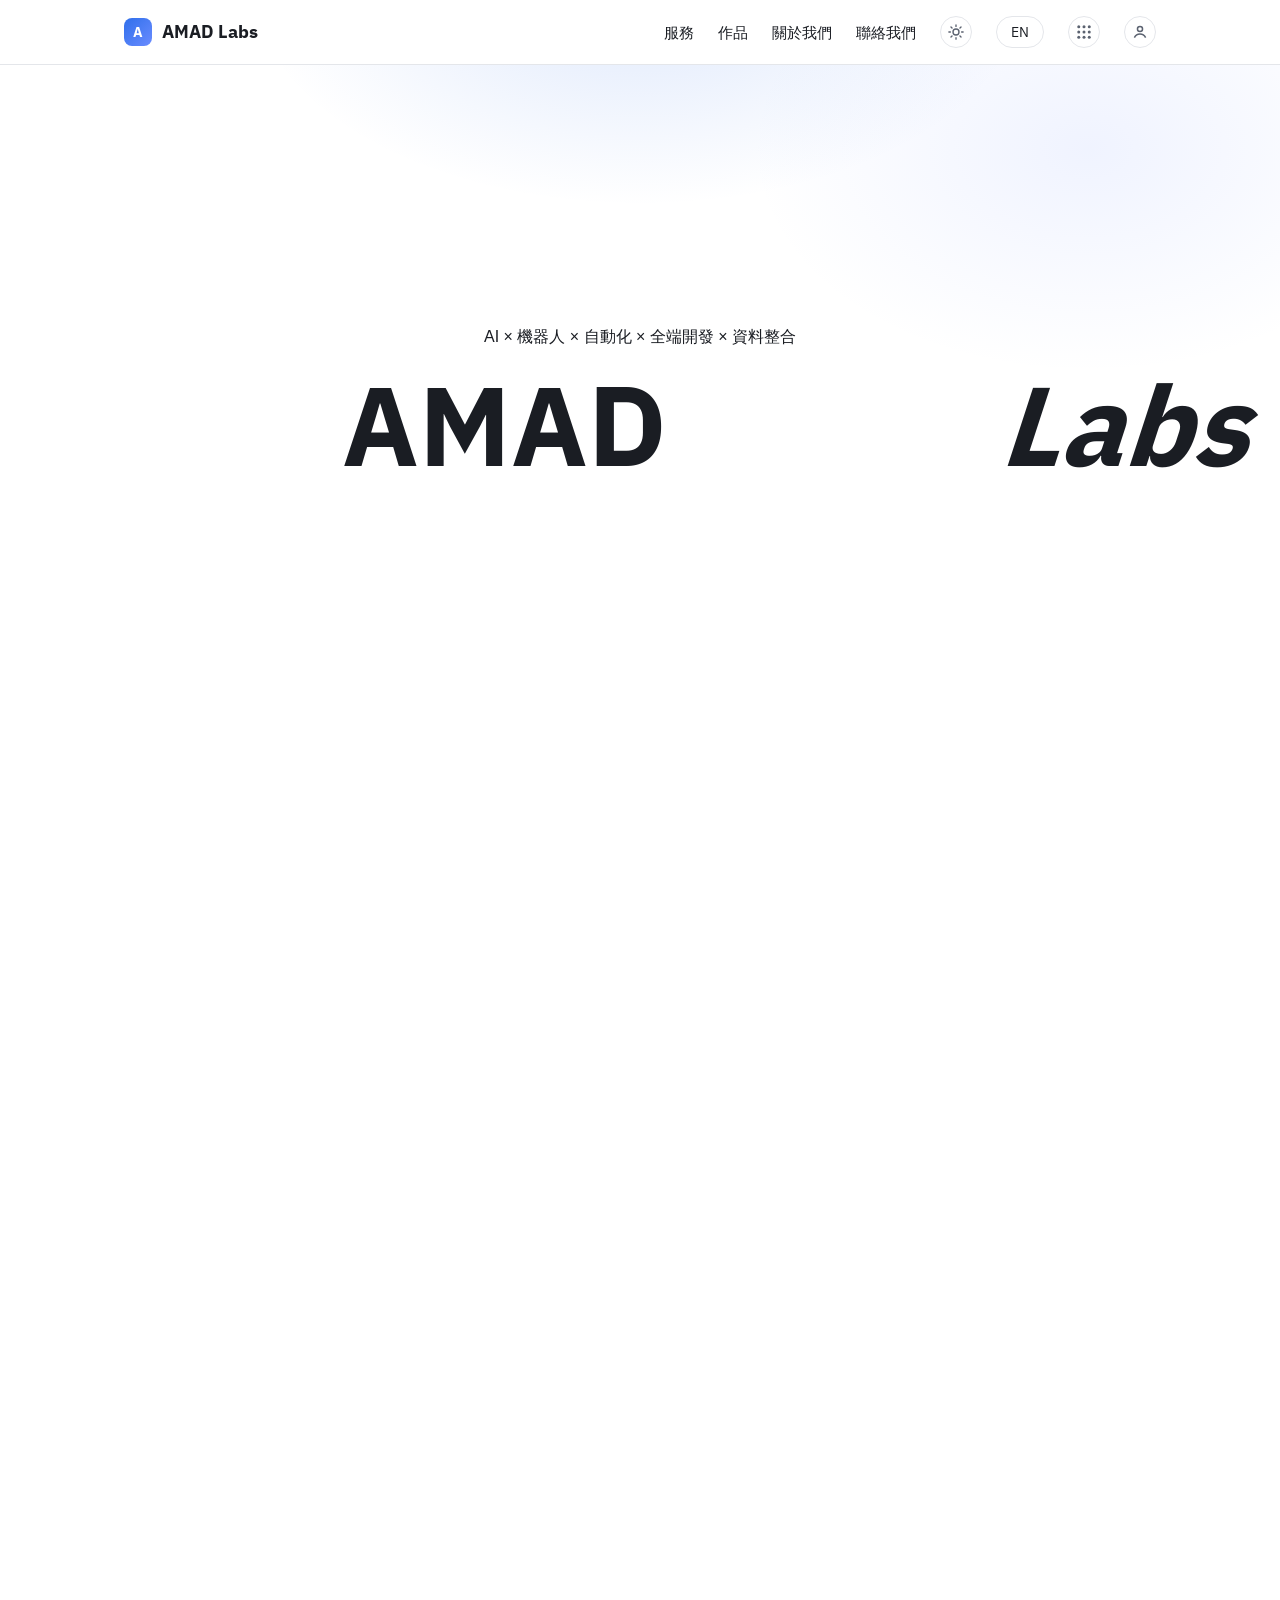
==== commit 0c664a1d: "Scene: full-screen deep-space stage, titles on the sheets, 16 flaws, bigger status text Co-Authored-" ====
--- a/index.html
+++ b/index.html
@@ -125,24 +125,22 @@
 
   <section id="services" class="section snap-section">
     <div class="container">
-      <h2 class="section-title" data-i18n="scene.title">十份 Excel,十個麻煩</h2>
+      <h2 class="section-title" data-i18n="scene.title">資料散落各處,沒人敢說哪份才是對的</h2>
       <p class="section-subtitle" data-i18n="scene.subtitle">每一份都被打了叉。看它們合成一套系統,再點開看各自卡在哪。</p>
 
       <div class="scene" id="scene" data-state="chaos">
-        <div class="scene-bar">
-          <p class="scene-status" id="sceneStatus" aria-live="polite"></p>
-          <button class="btn btn-outline scene-replay" id="sceneReplay" type="button" data-i18n="scene.replay">重播</button>
-        </div>
-
         <div class="scene-stage" id="sceneStage">
           <canvas class="scene-canvas" id="sceneCanvas" aria-hidden="true"></canvas>
           <div class="orb-layer" id="orbLayer"></div>
+          <div class="scene-bar">
+            <p class="scene-status" id="sceneStatus" aria-live="polite"></p>
+            <button class="btn scene-replay" id="sceneReplay" type="button" data-i18n="scene.replay">重播</button>
+          </div>
           <p class="scene-hint" data-i18n="scene.hint">拖曳可旋轉</p>
-        </div>
-
-        <div class="scene-detail" id="sceneDetail" data-kind="hint" aria-live="polite">
-          <p class="scene-detail-title"></p>
-          <p class="scene-detail-text"></p>
+          <div class="scene-detail" id="sceneDetail" data-kind="hint" aria-live="polite">
+            <p class="scene-detail-title"></p>
+            <p class="scene-detail-text"></p>
+          </div>
         </div>
       </div>
     </div>
--- a/assets/css/scene.css
+++ b/assets/css/scene.css
@@ -28,41 +28,32 @@
 /* The scene is taller than one screen on laptops; let it scroll normally. */
 #services.snap-section { scroll-snap-stop: normal; }
 
-.scene { margin-top: 8px; }
-
-.scene-bar {
-  display: flex;
-  align-items: center;
-  justify-content: space-between;
-  gap: 16px;
-  min-height: 40px;
-  margin-bottom: 16px;
-}
-
-.scene-status {
-  margin: 0;
-  color: var(--color-text-muted);
-  font-size: 0.95rem;
-}
-
-.scene-replay {
-  padding: 8px 16px;
-  font-size: 0.875rem;
-  flex: none;
-}
-
-/* ---------- stage ---------- */
+/* the section is one full screen: heading, then the stage edge to edge */
+#services.snap-section { padding: 28px 0 0; justify-content: flex-start; }
+#services .section-subtitle { margin-bottom: 20px; }
+#services > .container { flex: none; }
+
+.scene { margin-top: 0; }
+
+/* ---------- stage: always deep space, whatever the page theme ---------- */
 
 .scene-stage {
+  --space: #05060f;
+  --ink: #f2f5ff;
+  --ink-dim: #a9b4d6;
+  --edge: rgba(150, 170, 255, 0.28);
   position: relative;
-  height: 680px;
-  border: 1px solid var(--color-border);
-  border-radius: 16px;
-  background: var(--color-bg-alt);
+  width: 100vw;
+  margin-left: calc(50% - 50vw);
+  height: max(600px, calc(100svh - 64px - 150px));
+  color: var(--ink);
+  background:
+    radial-gradient(ellipse 60% 55% at 22% 30%, rgba(124, 58, 237, 0.30), transparent 70%),
+    radial-gradient(ellipse 55% 50% at 80% 70%, rgba(14, 165, 233, 0.26), transparent 70%),
+    radial-gradient(ellipse 40% 40% at 60% 12%, rgba(236, 72, 153, 0.16), transparent 70%),
+    radial-gradient(ellipse 80% 80% at 50% 50%, #0b1030 0%, var(--space) 75%);
   overflow: hidden;
 }
-
-:root[data-theme="dark"] .scene-stage { background: #080a0f; }
 
 .scene-canvas {
   position: absolute;
@@ -75,16 +66,6 @@
 
 .scene-canvas:active { cursor: grabbing; }
 
-.scene-hint {
-  position: absolute;
-  left: 16px;
-  bottom: 12px;
-  margin: 0;
-  color: var(--color-text-muted);
-  font-size: 0.75rem;
-  pointer-events: none;
-}
-
 .orb-layer {
   position: absolute;
   inset: 0;
@@ -92,7 +73,57 @@
   pointer-events: none;
 }
 
-/* ---------- labels ---------- */
+/* status line and replay: big enough to read from across the room */
+.scene-bar {
+  position: absolute;
+  left: 0;
+  right: 0;
+  top: 0;
+  z-index: 3000;
+  display: flex;
+  align-items: flex-start;
+  justify-content: space-between;
+  gap: 16px;
+  padding: 20px clamp(16px, 4vw, 48px);
+  pointer-events: none;
+}
+
+.scene-status {
+  margin: 0;
+  max-width: 46ch;
+  color: var(--ink);
+  font-family: var(--font-display);
+  font-size: clamp(1.15rem, 2.2vw, 1.6rem);
+  font-weight: 600;
+  line-height: 1.4;
+  text-shadow: 0 2px 16px rgba(5, 6, 15, 0.9);
+  text-wrap: balance;
+}
+
+.scene-replay {
+  flex: none;
+  pointer-events: auto;
+  padding: 10px 20px;
+  font-size: 1rem;
+  color: var(--ink);
+  background: rgba(255, 255, 255, 0.08);
+  border: 1px solid var(--edge);
+  border-radius: 999px;
+}
+
+.scene-replay:hover { background: rgba(255, 255, 255, 0.16); }
+
+.scene-hint {
+  position: absolute;
+  right: clamp(16px, 4vw, 48px);
+  bottom: 14px;
+  margin: 0;
+  color: var(--ink-dim);
+  font-size: 0.875rem;
+  pointer-events: none;
+}
+
+/* ---------- labels: sit on top of each sheet ---------- */
 
 .orb {
   position: absolute;
@@ -100,14 +131,14 @@
   top: 0;
   display: flex;
   align-items: center;
-  gap: 8px;
-  padding: 4px 10px 4px 4px;
+  gap: 10px;
+  padding: 7px 16px 7px 8px;
   font: inherit;
   text-align: left;
-  color: var(--color-text);
-  background: color-mix(in srgb, var(--color-surface) 86%, transparent);
-  border: 1px solid var(--color-border);
-  border-radius: 8px;
+  color: var(--ink);
+  background: rgba(10, 14, 36, 0.82);
+  border: 1px solid var(--edge);
+  border-radius: 10px;
   white-space: nowrap;
   cursor: pointer;
   opacity: 0;
@@ -117,32 +148,34 @@
 }
 
 .orb:hover,
-.orb:focus-visible { border-color: var(--color-text-muted); }
-
-.orb.is-selected { border-color: var(--color-accent); }
+.orb:focus-visible { border-color: #fff; background: rgba(20, 26, 60, 0.95); }
+
+.orb.is-selected { border-color: var(--hue, #7aa2ff); box-shadow: 0 0 0 1px var(--hue, #7aa2ff); }
 
 .orb:focus-visible,
 .orb-core:focus-visible,
 .scene-replay:focus-visible {
-  outline: 2px solid var(--color-accent);
+  outline: 2px solid #fff;
   outline-offset: 2px;
 }
 
 /* the wrong mark, stamped on each sheet */
 .orb-x {
   flex: none;
-  width: 20px;
-  height: 20px;
+  width: 28px;
+  height: 28px;
   display: grid;
   place-items: center;
-  color: var(--color-danger);
-  background: var(--color-danger-soft);
-  border: 1.5px solid var(--color-danger);
-  border-radius: 6px;
+  color: #ff6b5e;
+  background: rgba(255, 107, 94, 0.16);
+  border: 2px solid #ff6b5e;
+  border-radius: 8px;
   opacity: 0;
   transform: scale(1.9) rotate(-14deg);
   transition: transform 0.28s cubic-bezier(0.22, 0.8, 0.24, 1), opacity 0.18s ease;
 }
+
+.orb-x svg { width: 14px; height: 14px; }
 
 .orb.is-stamped .orb-x {
   opacity: 1;
@@ -156,29 +189,29 @@
 }
 
 .orb-text strong {
+  font-size: 1.125rem;
+  font-weight: 700;
+  line-height: 1.3;
+}
+
+.orb-text small {
+  color: var(--ink-dim);
+  font-family: ui-monospace, "SFMono-Regular", Menlo, Consolas, monospace;
   font-size: 0.8125rem;
-  font-weight: 600;
-  line-height: 1.3;
-}
-
-.orb-text small {
-  color: var(--color-text-muted);
-  font-family: ui-monospace, "SFMono-Regular", Menlo, Consolas, monospace;
-  font-size: 0.6875rem;
   line-height: 1.3;
 }
 
 /* while still a pile a sheet shows its file name; once in orbit, only the title */
 .orb-text small { display: none; }
 .scene[data-state="chaos"] .orb:not(.orb-feat) .orb-text strong { display: none; }
-.scene[data-state="chaos"] .orb:not(.orb-feat) .orb-text small { display: block; font-size: 0.75rem; color: var(--color-text); }
+.scene[data-state="chaos"] .orb:not(.orb-feat) .orb-text small { display: block; color: var(--ink); font-size: 1rem; }
 
 .orb-card b {
   display: block;
   margin-bottom: 4px;
-  color: var(--color-text);
+  color: var(--ink);
   font-family: ui-monospace, "SFMono-Regular", Menlo, Consolas, monospace;
-  font-size: 0.75rem;
+  font-size: 0.8125rem;
   font-weight: 500;
 }
 
@@ -186,23 +219,23 @@
 .orb-card {
   display: none;
   position: absolute;
-  left: 0;
-  top: calc(100% + 8px);
-  width: 248px;
-  padding: 10px 12px;
-  color: var(--color-text-muted);
-  font-size: 0.75rem;
-  line-height: 1.5;
+  left: 50%;
+  top: calc(100% + 10px);
+  width: 280px;
+  padding: 12px 14px;
+  color: var(--ink-dim);
+  font-size: 0.875rem;
+  line-height: 1.55;
   white-space: normal;
-  background: var(--color-surface);
-  border: 1px solid var(--color-border);
-  border-radius: 8px;
-  box-shadow: 0 8px 24px rgba(15, 23, 42, 0.14);
-}
-
-:root[data-theme="dark"] .orb-card { box-shadow: 0 8px 24px rgba(0, 0, 0, 0.5); }
-
-.orb.is-left .orb-card { left: auto; right: 0; }
+  background: rgba(8, 11, 30, 0.96);
+  border: 1px solid var(--edge);
+  border-radius: 10px;
+  box-shadow: 0 12px 32px rgba(0, 0, 0, 0.55);
+  transform: translateX(-50%);
+}
+
+.orb.is-edge-l .orb-card { left: 0; transform: none; }
+.orb.is-edge-r .orb-card { left: auto; right: 0; transform: none; }
 
 .orb:hover .orb-card,
 .orb:focus-visible .orb-card { display: block; }
@@ -212,19 +245,19 @@
 
 /* feature tags around the enlarged core */
 .orb-feat {
-  padding: 4px 12px;
+  padding: 8px 18px;
   border-radius: 999px;
+  border-color: var(--hue, var(--edge));
 }
 
 .orb-feat .orb-x { display: none; }
 
 .orb-feat.is-selected {
-  color: var(--color-accent-contrast);
-  background: var(--color-accent);
-  border-color: var(--color-accent);
-}
-
-.orb-feat.is-selected .orb-card { color: var(--color-text-muted); }
+  color: #05060f;
+  background: var(--hue, #7aa2ff);
+}
+
+.orb-feat.is-selected .orb-card { color: var(--ink-dim); }
 
 /* the core's click target */
 .orb-core {
@@ -237,7 +270,7 @@
   padding: 0;
   display: block;
   font: inherit;
-  color: var(--color-text);
+  color: var(--ink);
   background: transparent;
   border: 0;
   border-radius: 50%;
@@ -251,15 +284,15 @@
 .orb-core-name {
   position: absolute;
   left: 50%;
-  top: calc(100% + 8px);
+  top: calc(100% + 10px);
   transform: translateX(-50%);
-  padding: 2px 10px;
+  padding: 4px 16px;
   font-family: var(--font-display);
-  font-size: 0.875rem;
-  font-weight: 600;
+  font-size: 1.25rem;
+  font-weight: 700;
   white-space: nowrap;
-  background: color-mix(in srgb, var(--color-surface) 86%, transparent);
-  border: 1px solid var(--color-border);
+  background: rgba(10, 14, 36, 0.82);
+  border: 1px solid var(--edge);
   border-radius: 999px;
 }
 
@@ -268,8 +301,8 @@
   top: 50%;
   transform: translate(-50%, -50%);
   padding: 0;
-  color: var(--color-accent-contrast);
-  font-size: 1.125rem;
+  color: #fff;
+  font-size: 1.6rem;
   background: transparent;
   border: 0;
 }
@@ -281,36 +314,45 @@
   inset: 0;
   display: grid;
   place-items: center;
-  color: var(--color-text-muted);
-}
-
-/* ---------- detail line under the stage ---------- */
+  color: var(--ink-dim);
+}
+
+/* ---------- detail panel, glass over the bottom of the stage ---------- */
 
 .scene-detail {
-  min-height: 72px;
-  margin-top: 16px;
-  padding: 16px 20px;
-  border: 1px solid var(--color-border);
-  border-left: 3px solid var(--color-border);
-  border-radius: 8px;
-  background: var(--color-surface);
-  transition: border-color 0.2s ease;
-}
-
-.scene-detail[data-kind="sheet"],
-.scene-detail[data-kind="feature"] { border-left-color: var(--color-accent); }
+  position: absolute;
+  left: 50%;
+  bottom: 20px;
+  z-index: 1500;
+  width: min(760px, calc(100% - 32px));
+  transform: translateX(-50%);
+  padding: 14px 22px;
+  text-align: center;
+  background: rgba(8, 11, 30, 0.78);
+  border: 1px solid var(--edge);
+  border-radius: 14px;
+  backdrop-filter: blur(8px);
+  -webkit-backdrop-filter: blur(8px);
+  pointer-events: none;
+}
+
+.scene-detail[data-kind="hint"]:has(.scene-detail-text:empty) { display: none; }
 
 .scene-detail-title {
   margin: 0 0 4px;
+  color: var(--ink);
   font-family: var(--font-display);
-  font-weight: 600;
-  font-size: 0.9375rem;
-}
+  font-weight: 700;
+  font-size: 1.125rem;
+}
+
+.scene-detail-title:empty { display: none; }
 
 .scene-detail-text {
   margin: 0;
-  color: var(--color-text-muted);
-  font-size: 0.9375rem;
+  color: var(--ink);
+  font-size: 1.125rem;
+  line-height: 1.55;
 }
 
 /* ---------- services list (kept from the old carousel, now plain) ---------- */
@@ -376,11 +418,15 @@
 /* ---------- small screens ---------- */
 
 @media (max-width: 760px) {
-  .scene-stage { height: 520px; }
-  .orb-card { width: 200px; }
-  .orb { padding: 3px 8px; gap: 6px; }
-  .orb-text strong { font-size: 0.75rem; }
+  .scene-stage { height: max(560px, calc(100svh - 64px - 130px)); }
+  .orb-card { width: 220px; }
+  .orb { padding: 5px 12px 5px 6px; gap: 8px; }
+  .orb-text strong { font-size: 0.9375rem; }
+  .orb-x { width: 22px; height: 22px; }
   .scene:not([data-state="chaos"]) .orb-x { display: none; }
+  .scene-detail { bottom: 12px; padding: 10px 14px; }
+  .scene-detail-text, .scene-detail-title { font-size: 1rem; }
+  .scene-hint { display: none; }
 }
 
 @media (prefers-reduced-motion: reduce) {
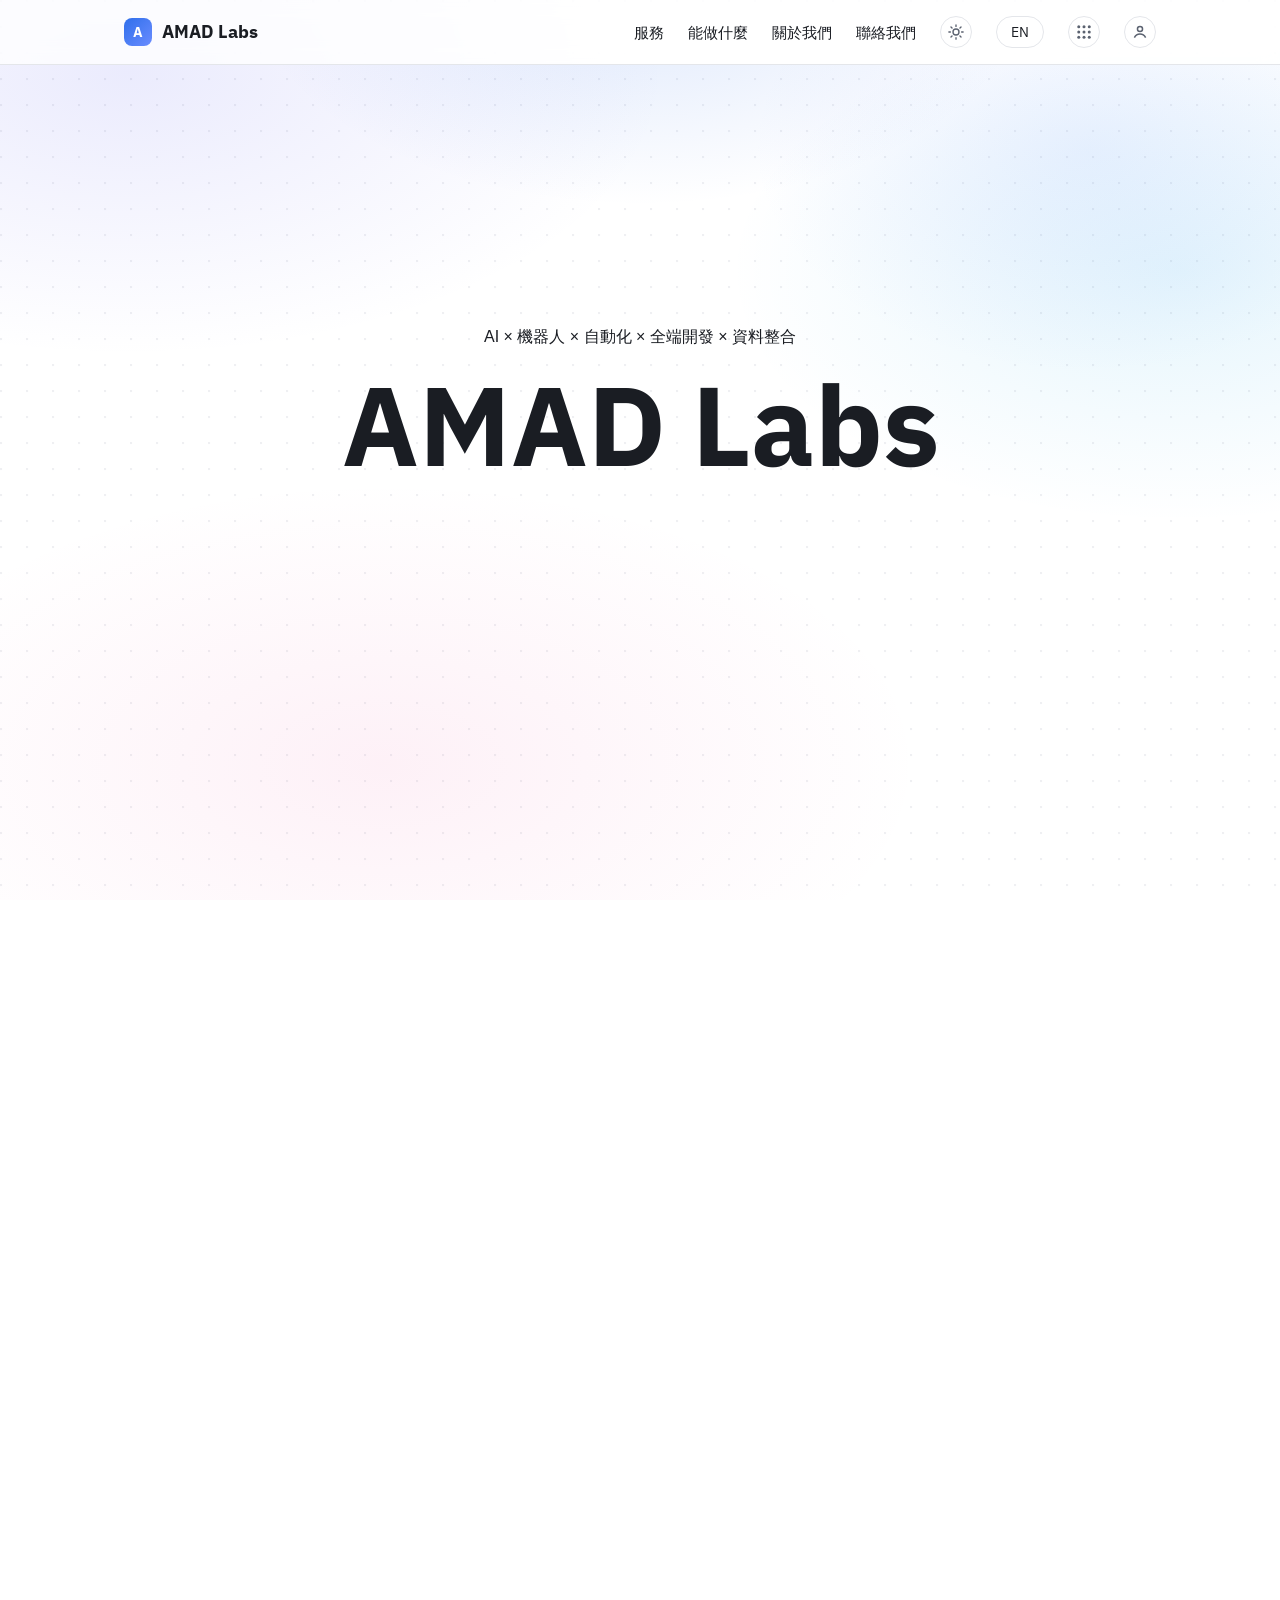
==== commit 7d0efb86: "Landing: page-wide background and soft section seams, exploded-view 'what we build' section, drop pr" ====
--- a/index.html
+++ b/index.html
@@ -12,6 +12,7 @@
 </script>
 <link rel="stylesheet" href="assets/css/style.css">
 <link rel="stylesheet" href="assets/css/scene.css">
+<link rel="stylesheet" href="assets/css/build.css">
 </head>
 <body>
 
@@ -28,7 +29,7 @@
 
     <nav class="site-nav" id="siteNav">
       <a href="#services" data-i18n="nav.services">服務</a>
-      <a href="#projects" data-i18n="nav.projects">作品</a>
+      <a href="#offerings" data-i18n="nav.build">能做什麼</a>
       <a href="#about" data-i18n="nav.about">關於我們</a>
       <a href="#contact" data-i18n="nav.contact">聯絡我們</a>
       <button class="icon-btn theme-toggle" id="themeToggle" type="button" aria-label="切換深色／淺色模式" title="切換深色／淺色模式">
@@ -146,83 +147,27 @@
     </div>
   </section>
 
-  <section id="offerings" class="section section-alt snap-section">
+  <section id="offerings" class="section snap-section">
     <div class="container">
-      <h2 class="section-title" data-i18n="services.title">我們能幫你做什麼</h2>
-      <p class="section-subtitle" data-i18n="services.subtitle">看看有沒有講到你的痛點</p>
-      <div class="offers">
-        <article class="offer">
-          <h3 data-i18n="cat1.question">資料散落各地?想找一份東西要翻好幾個地方?</h3>
-          <details><summary><span data-i18n="cat1.item1.title">告別 Excel 地獄</span></summary><p data-i18n="cat1.item1.desc">報表、對帳表散落在好幾份 Excel,複製貼上到眼花?整合成一套系統,一次輸入到處同步。</p></details>
-          <details><summary><span data-i18n="cat1.item2.title">系統互相打通</span></summary><p data-i18n="cat1.item2.desc">會計軟體、ERP 各用各的,同一筆資料打三次?幫你把系統串起來,一個地方輸入到處同步。</p></details>
-          <details><summary><span data-i18n="cat1.item3.title">資料雲端化備份</span></summary><p data-i18n="cat1.item3.desc">重要資料只存在某台電腦或某人隨身碟?搬到雲端,安全備份、隨時看得到。</p></details>
-        </article>
-        <article class="offer">
-          <h3 data-i18n="cat2.question">月底才知道業績?合約、庫存期限老是忘記?</h3>
-          <details><summary><span data-i18n="cat2.item1.title">老闆看得懂的即時報表</span></summary><p data-i18n="cat2.item1.desc">月底要等內勤整理一整天才知道業績?做儀表板,即時看得到,不用等人工彙整。</p></details>
-          <details><summary><span data-i18n="cat2.item2.title">單據自動辨識輸入</span></summary><p data-i18n="cat2.item2.desc">發票、出貨單一張一張手動打很花時間又容易錯?用 AI 辨識掃描單據,自動幫你填進系統。</p></details>
-          <details><summary><span data-i18n="cat2.item3.title">自動寄送報表/提醒通知</span></summary><p data-i18n="cat2.item3.desc">合約快到期、庫存快見底常常忘記?系統自動寄信/發通知提醒你。</p></details>
-        </article>
-        <article class="offer">
-          <h3 data-i18n="cat3.question">客戶訊息回不完?半夜假日還要顧著手機?</h3>
-          <details><summary><span data-i18n="cat3.item1.title">AI 智能客服</span></summary><p data-i18n="cat3.item1.desc">客戶一直問一樣的問題、電話接不完?AI 客服 24 小時先擋第一輪,員工只處理真正需要人處理的事。</p></details>
-          <details><summary><span data-i18n="cat3.item2.title">LINE 官方帳號機器人</span></summary><p data-i18n="cat3.item2.desc">客戶在 LINE 問東問西要隨時待命回?機器人自動回覆常見問題、接受預約或下單。</p></details>
-          <details><summary><span data-i18n="cat3.item3.title">企業官網/形象網站</span></summary><p data-i18n="cat3.item3.desc">客戶想查公司結果沒有網站,或舊網站又醜又不能手機看?做一個看起來專業的官網。</p></details>
-          <details><summary><span data-i18n="cat3.item4.title">讓客戶在 Google 找得到你</span></summary><p data-i18n="cat3.item4.desc">官網做好了但搜尋都找不到,被同業擋在前面?基本 SEO 優化增加曝光。</p></details>
-        </article>
-        <article class="offer">
-          <h3 data-i18n="cat4.question">同一張單子要打兩三次?流程卡來卡去?</h3>
-          <details><summary><span data-i18n="cat4.item1.title">表單線上化</span></summary><p data-i18n="cat4.item1.desc">業務用紙本、LINE 傳單子,內勤要重打一次?搬到線上,一次輸入不用重複打字。</p></details>
-          <details><summary><span data-i18n="cat4.item2.title">預約/排程系統</span></summary><p data-i18n="cat4.item2.desc">電話、LINE、現場都在約時間常搞混?線上預約系統,客戶自己選時間不撞期。</p></details>
-          <details><summary><span data-i18n="cat4.item3.title">庫存/進銷存管理系統</span></summary><p data-i18n="cat4.item3.desc">庫存夠不夠都憑印象或翻 Excel?系統即時準確,快沒貨自動提醒。</p></details>
-          <details><summary><span data-i18n="cat4.item4.title">多分店/多據點資料整合</span></summary><p data-i18n="cat4.item4.desc">每家分店各自記帳,總部要等回報才知道狀況?整合起來即時看得到。</p></details>
-        </article>
-        <article class="offer">
-          <h3 data-i18n="cat5.question">重複的工作做不完,想加人又加不起?</h3>
-          <details><summary><span data-i18n="cat5.item1.title">用 AI 做原本要很多人做的事</span></summary><p data-i18n="cat5.item1.desc">資料分析、文件整理這些重複工作交給 AI 先做一輪,同樣人力做更多事,不用一直加人。</p></details>
-          <details><summary><span data-i18n="cat5.item2.title">網路資料自動蒐集(爬蟲)</span></summary><p data-i18n="cat5.item2.desc">同業價格、競品動態每次要人工一家家查?自動蒐集整理,定期更新給你看。</p></details>
-        </article>
-      </div>
-    </div>
-  </section>
-
-  <section id="projects" class="section section-alt snap-section">
-    <div class="container">
-      <h2 class="section-title" data-i18n="projects.title">作品</h2>
-      <p class="section-subtitle" data-i18n="projects.subtitle">這裡放我們參與過的專案案例</p>
-
-      <div class="card-grid">
-        <article class="card project-card">
-          <div class="project-thumb" aria-hidden="true"></div>
-          <span class="project-tag">DEMO</span>
-          <h3>Industrial Excel AI</h3>
-          <p>上傳公司在用的 Excel，掃描出工作表、公式、命名範圍、隱藏工作表與 VBA 巨集 — 開發中的預覽版。</p>
-          <a href="iea/" class="project-link">試用預覽版</a>
-        </article>
-
-        <article class="card project-card">
-          <div class="project-thumb" aria-hidden="true"></div>
-          <span class="project-tag" data-i18n="project1.tag">標籤</span>
-          <h3 data-i18n="project1.title">案例名稱一</h3>
-          <p data-i18n="project1.desc">案例簡短描述。</p>
-          <a href="#" class="project-link" data-i18n="project.viewLink">查看案例</a>
-        </article>
-
-        <article class="card project-card">
-          <div class="project-thumb" aria-hidden="true"></div>
-          <span class="project-tag" data-i18n="project2.tag">標籤</span>
-          <h3 data-i18n="project2.title">案例名稱二</h3>
-          <p data-i18n="project2.desc">案例簡短描述。</p>
-          <a href="#" class="project-link" data-i18n="project.viewLink">查看案例</a>
-        </article>
-
-        <article class="card project-card">
-          <div class="project-thumb" aria-hidden="true"></div>
-          <span class="project-tag" data-i18n="project3.tag">標籤</span>
-          <h3 data-i18n="project3.title">案例名稱三</h3>
-          <p data-i18n="project3.desc">案例簡短描述。</p>
-          <a href="#" class="project-link" data-i18n="project.viewLink">查看案例</a>
-        </article>
+      <h2 class="section-title" data-i18n="build.title">我們能幫你做什麼</h2>
+      <p class="section-subtitle" data-i18n="build.subtitle">一套系統拆開來,每一層都是我們做得到的事。</p>
+
+      <div class="xp">
+        <div class="xp-stage" id="xpStage">
+          <canvas class="xp-canvas" id="xpCanvas" aria-hidden="true"></canvas>
+          <div class="xp-layer" id="xpLayer"></div>
+          <button class="btn xp-replay" id="xpReplay" type="button" data-i18n="build.replay">重新組裝</button>
+        </div>
+
+        <aside class="xp-panel" id="xpPanel">
+          <ol class="xp-list" id="xpList"></ol>
+          <div class="xp-detail" data-kind="hint" aria-live="polite">
+            <p class="xp-detail-title"></p>
+            <p class="xp-detail-text"></p>
+            <ul class="xp-detail-list"></ul>
+          </div>
+          <a href="#contact" class="btn btn-primary xp-cta" data-i18n="build.cta">跟我們聊聊你的需求</a>
+        </aside>
       </div>
     </div>
   </section>
@@ -232,15 +177,6 @@
       <h2 class="section-title" data-i18n="about.title">關於我們</h2>
       <p class="about-body" data-i18n="about.body">AMAD Labs 是一個專注 AI 與全端開發的軟體工作室。</p>
 
-      <h3 class="skills-title" data-i18n="about.skillsTitle">技術能力</h3>
-      <ul class="skills-list">
-        <li data-i18n="skills.item1">技能一</li>
-        <li data-i18n="skills.item2">技能二</li>
-        <li data-i18n="skills.item3">技能三</li>
-        <li data-i18n="skills.item4">技能四</li>
-        <li data-i18n="skills.item5">技能五</li>
-        <li data-i18n="skills.item6">技能六</li>
-      </ul>
     </div>
   </section>
 
@@ -316,6 +252,7 @@
 {"imports":{"three":"./assets/vendor/three/three.module.min.js","three/addons/":"./assets/vendor/three/addons/"}}
 </script>
 <script type="module" src="assets/js/scene.js"></script>
+<script type="module" src="assets/js/explode.js"></script>
 <script src="assets/js/main.js"></script>
 </body>
 </html>
--- a/assets/css/style.css
+++ b/assets/css/style.css
@@ -10,6 +10,13 @@
   --color-accent-contrast: #ffffff;
   --color-shine: 148, 158, 173;
   --header-bg: rgba(255, 255, 255, 0.78);
+  --page-dot: rgba(30, 41, 80, 0.07);
+  --page-blob-1: rgba(99, 102, 241, 0.13);
+  --page-blob-2: rgba(14, 165, 233, 0.11);
+  --page-blob-3: rgba(236, 72, 153, 0.08);
+  --seam: rgba(99, 102, 241, 0.55);
+  --seam-2: rgba(14, 165, 233, 0.55);
+  --seam-glow: rgba(99, 102, 241, 0.12);
   --max-width: 1080px;
   --radius: 10px;
   --shadow: 0 1px 3px rgba(0, 0, 0, 0.06), 0 8px 24px rgba(0, 0, 0, 0.04);
@@ -19,7 +26,7 @@
 }
 
 :root[data-theme="dark"] {
-  --color-bg: #0b0d12;
+  --color-bg: #07090f;
   --color-bg-alt: #12151c;
   --color-surface: #151922;
   --color-text: #edf0f4;
@@ -30,13 +37,20 @@
   --color-accent-contrast: #0b0d12;
   --color-shine: 168, 178, 196;
   --header-bg: rgba(11, 13, 18, 0.72);
+  --page-dot: rgba(200, 210, 255, 0.06);
+  --page-blob-1: rgba(124, 58, 237, 0.20);
+  --page-blob-2: rgba(14, 165, 233, 0.14);
+  --page-blob-3: rgba(236, 72, 153, 0.10);
+  --seam: rgba(143, 160, 255, 0.7);
+  --seam-2: rgba(56, 210, 255, 0.6);
+  --seam-glow: rgba(124, 140, 255, 0.18);
   --shadow: 0 1px 3px rgba(0, 0, 0, 0.3), 0 8px 24px rgba(0, 0, 0, 0.35);
   --shadow-lg: 0 4px 10px rgba(0, 0, 0, 0.35), 0 20px 48px rgba(0, 0, 0, 0.45);
   color-scheme: dark;
 }
 @media (prefers-color-scheme: dark) {
   :root:not([data-theme]) {
-    --color-bg: #0b0d12;
+    --color-bg: #07090f;
     --color-bg-alt: #12151c;
     --color-surface: #151922;
     --color-text: #edf0f4;
@@ -47,6 +61,13 @@
     --color-accent-contrast: #0b0d12;
     --color-shine: 168, 178, 196;
   --header-bg: rgba(11, 13, 18, 0.72);
+  --page-dot: rgba(200, 210, 255, 0.06);
+  --page-blob-1: rgba(124, 58, 237, 0.20);
+  --page-blob-2: rgba(14, 165, 233, 0.14);
+  --page-blob-3: rgba(236, 72, 153, 0.10);
+  --seam: rgba(143, 160, 255, 0.7);
+  --seam-2: rgba(56, 210, 255, 0.6);
+  --seam-glow: rgba(124, 140, 255, 0.18);
     --shadow: 0 1px 3px rgba(0, 0, 0, 0.3), 0 8px 24px rgba(0, 0, 0, 0.35);
     --shadow-lg: 0 4px 10px rgba(0, 0, 0, 0.35), 0 20px 48px rgba(0, 0, 0, 0.45);
   }
@@ -73,7 +94,31 @@
   display: flex;
   flex-direction: column;
   justify-content: center;
-  border-top: 1px solid var(--color-border);
+}
+
+/* Section seams: no hard rule, a soft glowing line that fades at both ends. */
+.section:not(.hero) { position: relative; }
+.section:not(.hero)::before {
+  content: "";
+  position: absolute;
+  left: 50%;
+  top: 0;
+  width: min(880px, 80%);
+  height: 1px;
+  transform: translateX(-50%);
+  background: linear-gradient(90deg, transparent, var(--seam) 30%, var(--seam-2) 70%, transparent);
+  pointer-events: none;
+}
+.section:not(.hero)::after {
+  content: "";
+  position: absolute;
+  left: 50%;
+  top: 0;
+  width: min(640px, 70%);
+  height: 90px;
+  transform: translateX(-50%);
+  background: radial-gradient(ellipse 50% 100% at 50% 0%, var(--seam-glow), transparent 70%);
+  pointer-events: none;
 }
 
 /* #about is the first section after the last full-screen slide (#projects).
@@ -99,7 +144,14 @@
   margin: 0;
   font-family: var(--font-sans);
   color: var(--color-text);
-  background: var(--color-bg);
+  /* the whole landing page: soft colour fields over a faint dot grid */
+  background:
+    radial-gradient(circle at 1px 1px, var(--page-dot) 1px, transparent 1.6px) 0 0 / 26px 26px,
+    radial-gradient(ellipse 60% 45% at 10% 8%, var(--page-blob-1), transparent 70%),
+    radial-gradient(ellipse 50% 40% at 92% 30%, var(--page-blob-2), transparent 70%),
+    radial-gradient(ellipse 60% 45% at 30% 85%, var(--page-blob-3), transparent 70%),
+    var(--color-bg);
+  background-attachment: fixed;
   line-height: 1.6;
 }
 
@@ -218,7 +270,7 @@
   background:
     radial-gradient(560px 320px at 50% -10%, rgba(47, 111, 235, 0.16), transparent 70%),
     radial-gradient(480px 320px at 85% 10%, rgba(106, 140, 255, 0.10), transparent 70%);
-  transition: min-height 1.4s cubic-bezier(0.76, 0, 0.24, 1);
+  transition: min-height 1.08s cubic-bezier(0.76, 0, 0.24, 1);
 }
 
 /* On first load the hero fills the screen so nothing below it is visible;
@@ -464,7 +516,7 @@
 }
 
 .section-alt {
-  background: var(--color-bg-alt);
+  background: transparent;
 }
 
 .section-title {
--- a/assets/css/scene.css
+++ b/assets/css/scene.css
@@ -47,6 +47,9 @@
   margin-left: calc(50% - 50vw);
   height: max(600px, calc(100svh - 64px - 150px));
   color: var(--ink);
+  /* feather the top and bottom so deep space melts into the page */
+  -webkit-mask-image: linear-gradient(180deg, transparent 0, #000 56px, #000 calc(100% - 56px), transparent 100%);
+  mask-image: linear-gradient(180deg, transparent 0, #000 56px, #000 calc(100% - 56px), transparent 100%);
   background:
     radial-gradient(ellipse 60% 55% at 22% 30%, rgba(124, 58, 237, 0.30), transparent 70%),
     radial-gradient(ellipse 55% 50% at 80% 70%, rgba(14, 165, 233, 0.26), transparent 70%),
@@ -84,7 +87,7 @@
   align-items: flex-start;
   justify-content: space-between;
   gap: 16px;
-  padding: 20px clamp(16px, 4vw, 48px);
+  padding: 44px clamp(16px, 4vw, 48px) 0;
   pointer-events: none;
 }
 
@@ -116,7 +119,7 @@
 .scene-hint {
   position: absolute;
   right: clamp(16px, 4vw, 48px);
-  bottom: 14px;
+  bottom: 52px;
   margin: 0;
   color: var(--ink-dim);
   font-size: 0.875rem;
@@ -208,10 +211,10 @@
 
 .orb-card b {
   display: block;
-  margin-bottom: 4px;
-  color: var(--ink);
+  margin-bottom: 6px;
+  color: var(--hue, #9fb4ff);
   font-family: ui-monospace, "SFMono-Regular", Menlo, Consolas, monospace;
-  font-size: 0.8125rem;
+  font-size: 0.875rem;
   font-weight: 500;
 }
 
@@ -221,19 +224,20 @@
   position: absolute;
   left: 50%;
   top: calc(100% + 10px);
-  width: 280px;
-  padding: 12px 14px;
-  color: var(--ink-dim);
-  font-size: 0.875rem;
-  line-height: 1.55;
+  width: 340px;
+  padding: 14px 16px;
+  color: #fff;
+  font-size: 1rem;
+  line-height: 1.6;
   white-space: normal;
-  background: rgba(8, 11, 30, 0.96);
-  border: 1px solid var(--edge);
+  background: #0a0e24;
+  border: 1px solid rgba(190, 205, 255, 0.55);
   border-radius: 10px;
-  box-shadow: 0 12px 32px rgba(0, 0, 0, 0.55);
+  box-shadow: 0 0 0 4px rgba(5, 6, 15, 0.7), 0 16px 40px rgba(0, 0, 0, 0.7);
   transform: translateX(-50%);
 }
 
+.orb.is-low .orb-card { top: auto; bottom: calc(100% + 10px); }
 .orb.is-edge-l .orb-card { left: 0; transform: none; }
 .orb.is-edge-r .orb-card { left: auto; right: 0; transform: none; }
 
@@ -257,7 +261,7 @@
   background: var(--hue, #7aa2ff);
 }
 
-.orb-feat.is-selected .orb-card { color: var(--ink-dim); }
+.orb-feat.is-selected .orb-card { color: #fff; }
 
 /* the core's click target */
 .orb-core {
@@ -322,7 +326,7 @@
 .scene-detail {
   position: absolute;
   left: 50%;
-  bottom: 20px;
+  bottom: 48px;
   z-index: 1500;
   width: min(760px, calc(100% - 32px));
   transform: translateX(-50%);
@@ -419,12 +423,12 @@
 
 @media (max-width: 760px) {
   .scene-stage { height: max(560px, calc(100svh - 64px - 130px)); }
-  .orb-card { width: 220px; }
+  .orb-card { width: 260px; font-size: 0.9375rem; }
   .orb { padding: 5px 12px 5px 6px; gap: 8px; }
   .orb-text strong { font-size: 0.9375rem; }
   .orb-x { width: 22px; height: 22px; }
   .scene:not([data-state="chaos"]) .orb-x { display: none; }
-  .scene-detail { bottom: 12px; padding: 10px 14px; }
+  .scene-detail { bottom: 40px; padding: 10px 14px; }
   .scene-detail-text, .scene-detail-title { font-size: 1rem; }
   .scene-hint { display: none; }
 }
--- a/assets/css/build.css
+++ b/assets/css/build.css
@@ -0,0 +1,234 @@
+/* ------------------------------------------------------------------
+   "What we build": an exploded view of one system, one layer per
+   service, with a side panel that lists the same layers.
+------------------------------------------------------------------- */
+
+.xp {
+  display: grid;
+  grid-template-columns: minmax(0, 1fr) 360px;
+  gap: 24px;
+  align-items: stretch;
+}
+
+.xp-stage {
+  position: relative;
+  min-height: max(560px, calc(100svh - 64px - 220px));
+  border-radius: 20px;
+  background:
+    radial-gradient(ellipse 60% 55% at 50% 45%, var(--xp-glow), transparent 75%);
+  overflow: visible; /* a long callout may run past the stage edge rather than be cut */
+}
+
+:root { --xp-glow: rgba(99, 102, 241, 0.14); }
+:root[data-theme="dark"] { --xp-glow: rgba(124, 140, 255, 0.16); }
+
+.xp-canvas {
+  position: absolute;
+  inset: 0;
+  width: 100%;
+  height: 100%;
+  display: block;
+  cursor: grab;
+}
+
+.xp-canvas:active { cursor: grabbing; }
+
+.xp-layer {
+  position: absolute;
+  inset: 0;
+  pointer-events: none;
+}
+
+.xp-replay {
+  position: absolute;
+  left: 16px;
+  bottom: 16px;
+  padding: 8px 16px;
+  font-size: 0.875rem;
+  color: var(--color-text);
+  background: var(--header-bg);
+  border: 1px solid var(--color-border);
+  border-radius: 999px;
+  backdrop-filter: blur(8px);
+}
+
+/* callouts at the end of each leader line */
+.xp-label {
+  position: absolute;
+  left: 0;
+  top: 0;
+  display: flex;
+  align-items: center;
+  gap: 8px;
+  padding: 6px 14px 6px 6px;
+  font: inherit;
+  font-size: 1rem;
+  font-weight: 600;
+  color: var(--color-text);
+  white-space: nowrap;
+  background: var(--header-bg);
+  border: 1px solid color-mix(in srgb, var(--hue) 55%, transparent);
+  border-radius: 999px;
+  box-shadow: var(--shadow);
+  backdrop-filter: blur(8px);
+  cursor: pointer;
+  opacity: 0;
+  pointer-events: none;
+  transition: opacity 0.35s ease, border-color 0.15s ease, background-color 0.15s ease;
+  will-change: transform, opacity;
+}
+
+.xp-label.is-left { flex-direction: row-reverse; padding: 6px 6px 6px 14px; }
+
+.xp-label:hover,
+.xp-label:focus-visible,
+.xp-label.is-selected { border-color: var(--hue); }
+
+.xp-label.is-selected {
+  color: #0b0d12;
+  background: var(--hue);
+}
+
+.xp-num {
+  flex: none;
+  display: grid;
+  place-items: center;
+  width: 26px;
+  height: 26px;
+  font-family: ui-monospace, "SFMono-Regular", Menlo, Consolas, monospace;
+  font-size: 0.75rem;
+  font-weight: 700;
+  color: #0b0d12;
+  background: var(--hue);
+  border-radius: 50%;
+}
+
+.xp-label.is-selected .xp-num { background: rgba(255, 255, 255, 0.75); }
+
+/* ---------- side panel ---------- */
+
+.xp-panel {
+  display: flex;
+  flex-direction: column;
+  gap: 16px;
+  padding: 20px;
+  background: color-mix(in srgb, var(--color-surface) 80%, transparent);
+  border: 1px solid var(--color-border);
+  border-radius: 20px;
+  box-shadow: var(--shadow-lg);
+  backdrop-filter: blur(10px);
+}
+
+.xp-list {
+  display: grid;
+  grid-template-columns: 1fr 1fr;
+  gap: 6px;
+  margin: 0;
+  padding: 0;
+  list-style: none;
+}
+
+.xp-item {
+  width: 100%;
+  display: flex;
+  align-items: center;
+  gap: 8px;
+  padding: 6px 8px;
+  font: inherit;
+  font-size: 0.875rem;
+  font-weight: 500;
+  text-align: left;
+  color: var(--color-text);
+  background: transparent;
+  border: 1px solid transparent;
+  border-radius: 10px;
+  cursor: pointer;
+  transition: background-color 0.15s ease, border-color 0.15s ease;
+}
+
+.xp-item .xp-num { width: 22px; height: 22px; font-size: 0.6875rem; }
+
+.xp-item:hover { background: color-mix(in srgb, var(--hue) 12%, transparent); }
+
+.xp-item[aria-pressed="true"] {
+  background: color-mix(in srgb, var(--hue) 18%, transparent);
+  border-color: var(--hue);
+}
+
+.xp-item:focus-visible,
+.xp-label:focus-visible,
+.xp-replay:focus-visible {
+  outline: 2px solid var(--color-accent);
+  outline-offset: 2px;
+}
+
+.xp-detail {
+  flex: 1;
+  padding: 16px 18px;
+  border-left: 3px solid var(--hue, var(--color-border));
+  background: color-mix(in srgb, var(--hue, var(--color-accent)) 7%, transparent);
+  border-radius: 10px;
+}
+
+.xp-detail-title {
+  margin: 0 0 6px;
+  font-family: var(--font-display);
+  font-size: 1.25rem;
+  font-weight: 700;
+}
+
+.xp-detail-text {
+  margin: 0;
+  color: var(--color-text-muted);
+  font-size: 0.9375rem;
+  line-height: 1.65;
+}
+
+.xp-detail-list {
+  margin: 12px 0 0;
+  padding: 0;
+  list-style: none;
+  display: grid;
+  gap: 6px;
+}
+
+.xp-detail-list li {
+  position: relative;
+  padding-left: 18px;
+  font-size: 0.9375rem;
+}
+
+.xp-detail-list li::before {
+  content: "";
+  position: absolute;
+  left: 2px;
+  top: 0.6em;
+  width: 7px;
+  height: 7px;
+  border-radius: 2px;
+  background: var(--hue, var(--color-accent));
+}
+
+.xp-cta { text-align: center; }
+
+#offerings[data-fallback="true"] .xp-stage { display: none; }
+#offerings[data-fallback="true"] .xp { grid-template-columns: 1fr; }
+
+/* ---------- small screens ---------- */
+
+@media (max-width: 900px) {
+  .xp { grid-template-columns: 1fr; }
+  .xp-stage { min-height: 480px; }
+  .xp-label { font-size: 0.8125rem; padding: 4px 10px 4px 4px; }
+  .xp-label.is-left { padding: 4px 4px 4px 10px; }
+  .xp-label .xp-num { width: 20px; height: 20px; font-size: 0.625rem; }
+}
+
+/* phones: callouts shrink to their number; the list below names them */
+@media (max-width: 600px) {
+  .xp-label .xp-name { display: none; }
+  .xp-label,
+  .xp-label.is-left { padding: 3px; }
+  .xp-label .xp-num { width: 24px; height: 24px; font-size: 0.6875rem; }
+  .xp-stage { min-height: 420px; }
+}
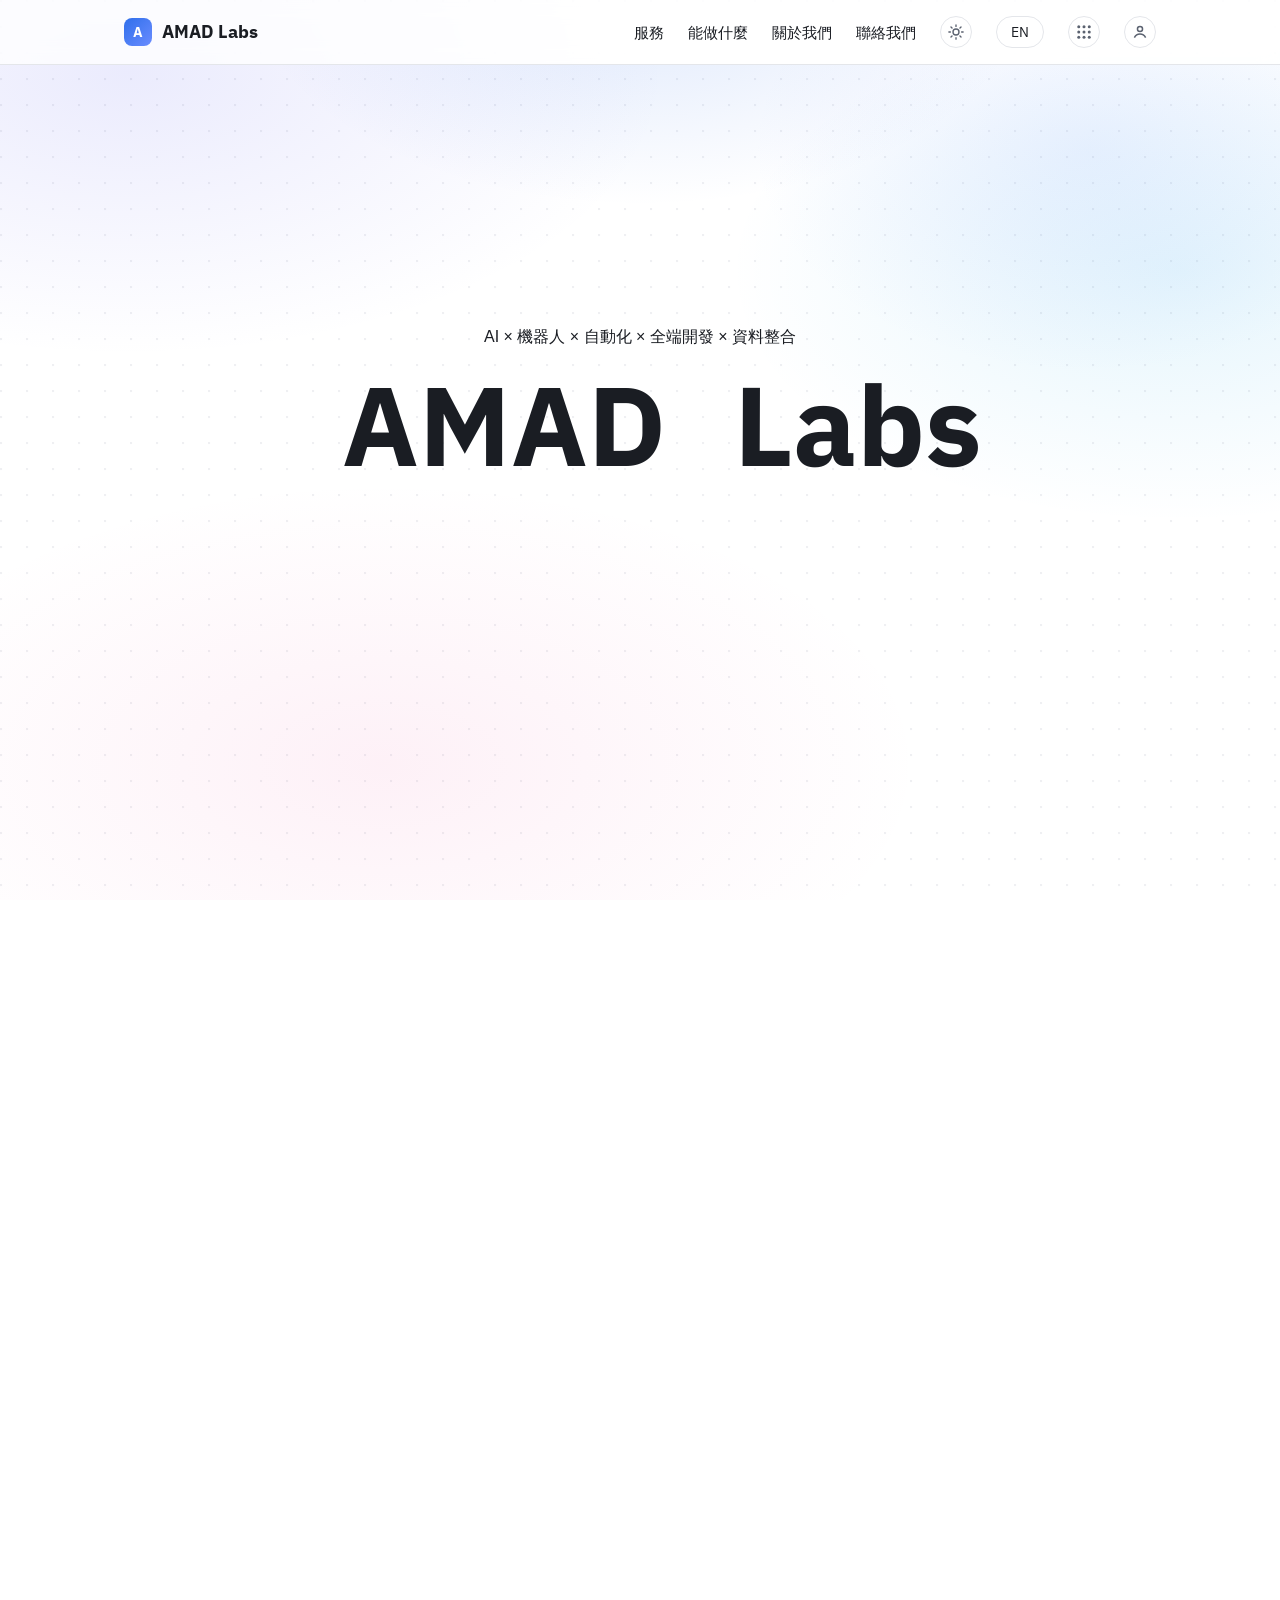
==== commit b135bc97: "What-we-build: single-column list, callouts always fit the stage; About copy with highlights Co-Auth" ====
--- a/index.html
+++ b/index.html
@@ -175,7 +175,12 @@
   <section id="about" class="section">
     <div class="container">
       <h2 class="section-title" data-i18n="about.title">關於我們</h2>
-      <p class="about-body" data-i18n="about.body">AMAD Labs 是一個專注 AI 與全端開發的軟體工作室。</p>
+      <p class="about-body" data-i18n="about.body">AMAD Labs 由業界資歷超過 10 年的工程團隊組成。</p>
+      <ul class="about-highlights">
+        <li><strong data-i18n="about.h1.title">10+ 年</strong><span data-i18n="about.h1.text">業界實戰經驗,做過也長期維運過正式上線的系統</span></li>
+        <li><strong data-i18n="about.h2.title">IoT → Web</strong><span data-i18n="about.h2.text">從現場感測資料收集、分析,到網站與後台開發,全段都能做</span></li>
+        <li><strong data-i18n="about.h3.title">一條龍</strong><span data-i18n="about.h3.text">需求訪談、設計、開發、上線到維護,同一個團隊負責到底</span></li>
+      </ul>
 
     </div>
   </section>
--- a/assets/css/build.css
+++ b/assets/css/build.css
@@ -5,14 +5,14 @@
 
 .xp {
   display: grid;
-  grid-template-columns: minmax(0, 1fr) 360px;
+  grid-template-columns: minmax(0, 1fr) 340px;
   gap: 24px;
-  align-items: stretch;
+  align-items: center;
 }
 
 .xp-stage {
   position: relative;
-  min-height: max(560px, calc(100svh - 64px - 220px));
+  height: max(560px, calc(100svh - 64px - 200px));
   border-radius: 20px;
   background:
     radial-gradient(ellipse 60% 55% at 50% 45%, var(--xp-glow), transparent 75%);
@@ -62,7 +62,7 @@
   gap: 8px;
   padding: 6px 14px 6px 6px;
   font: inherit;
-  font-size: 1rem;
+  font-size: 0.9375rem;
   font-weight: 600;
   color: var(--color-text);
   white-space: nowrap;
@@ -110,8 +110,8 @@
 .xp-panel {
   display: flex;
   flex-direction: column;
-  gap: 16px;
-  padding: 20px;
+  gap: 12px;
+  padding: 16px;
   background: color-mix(in srgb, var(--color-surface) 80%, transparent);
   border: 1px solid var(--color-border);
   border-radius: 20px;
@@ -121,7 +121,7 @@
 
 .xp-list {
   display: grid;
-  grid-template-columns: 1fr 1fr;
+  grid-template-columns: 1fr;
   gap: 6px;
   margin: 0;
   padding: 0;
@@ -218,7 +218,7 @@
 
 @media (max-width: 900px) {
   .xp { grid-template-columns: 1fr; }
-  .xp-stage { min-height: 480px; }
+  .xp-stage { height: 480px; }
   .xp-label { font-size: 0.8125rem; padding: 4px 10px 4px 4px; }
   .xp-label.is-left { padding: 4px 4px 4px 10px; }
   .xp-label .xp-num { width: 20px; height: 20px; font-size: 0.625rem; }
@@ -230,5 +230,46 @@
   .xp-label,
   .xp-label.is-left { padding: 3px; }
   .xp-label .xp-num { width: 24px; height: 24px; font-size: 0.6875rem; }
-  .xp-stage { min-height: 420px; }
-}
+  .xp-stage { height: 420px; }
+}
+
+/* ---------- about ---------- */
+
+.about-highlights {
+  display: grid;
+  grid-template-columns: repeat(3, minmax(0, 1fr));
+  gap: 16px;
+  margin: 32px 0 0;
+  padding: 0;
+  list-style: none;
+}
+
+.about-highlights li {
+  padding: 18px 20px;
+  background: color-mix(in srgb, var(--color-surface) 80%, transparent);
+  border: 1px solid var(--color-border);
+  border-radius: 14px;
+  backdrop-filter: blur(8px);
+}
+
+.about-highlights strong {
+  display: block;
+  margin-bottom: 6px;
+  font-family: var(--font-display);
+  font-size: 1.5rem;
+  font-weight: 700;
+  background: linear-gradient(100deg, var(--color-accent), #a47bff);
+  -webkit-background-clip: text;
+  background-clip: text;
+  color: transparent;
+}
+
+.about-highlights span {
+  color: var(--color-text-muted);
+  font-size: 0.9375rem;
+  line-height: 1.6;
+}
+
+@media (max-width: 760px) {
+  .about-highlights { grid-template-columns: 1fr; }
+}
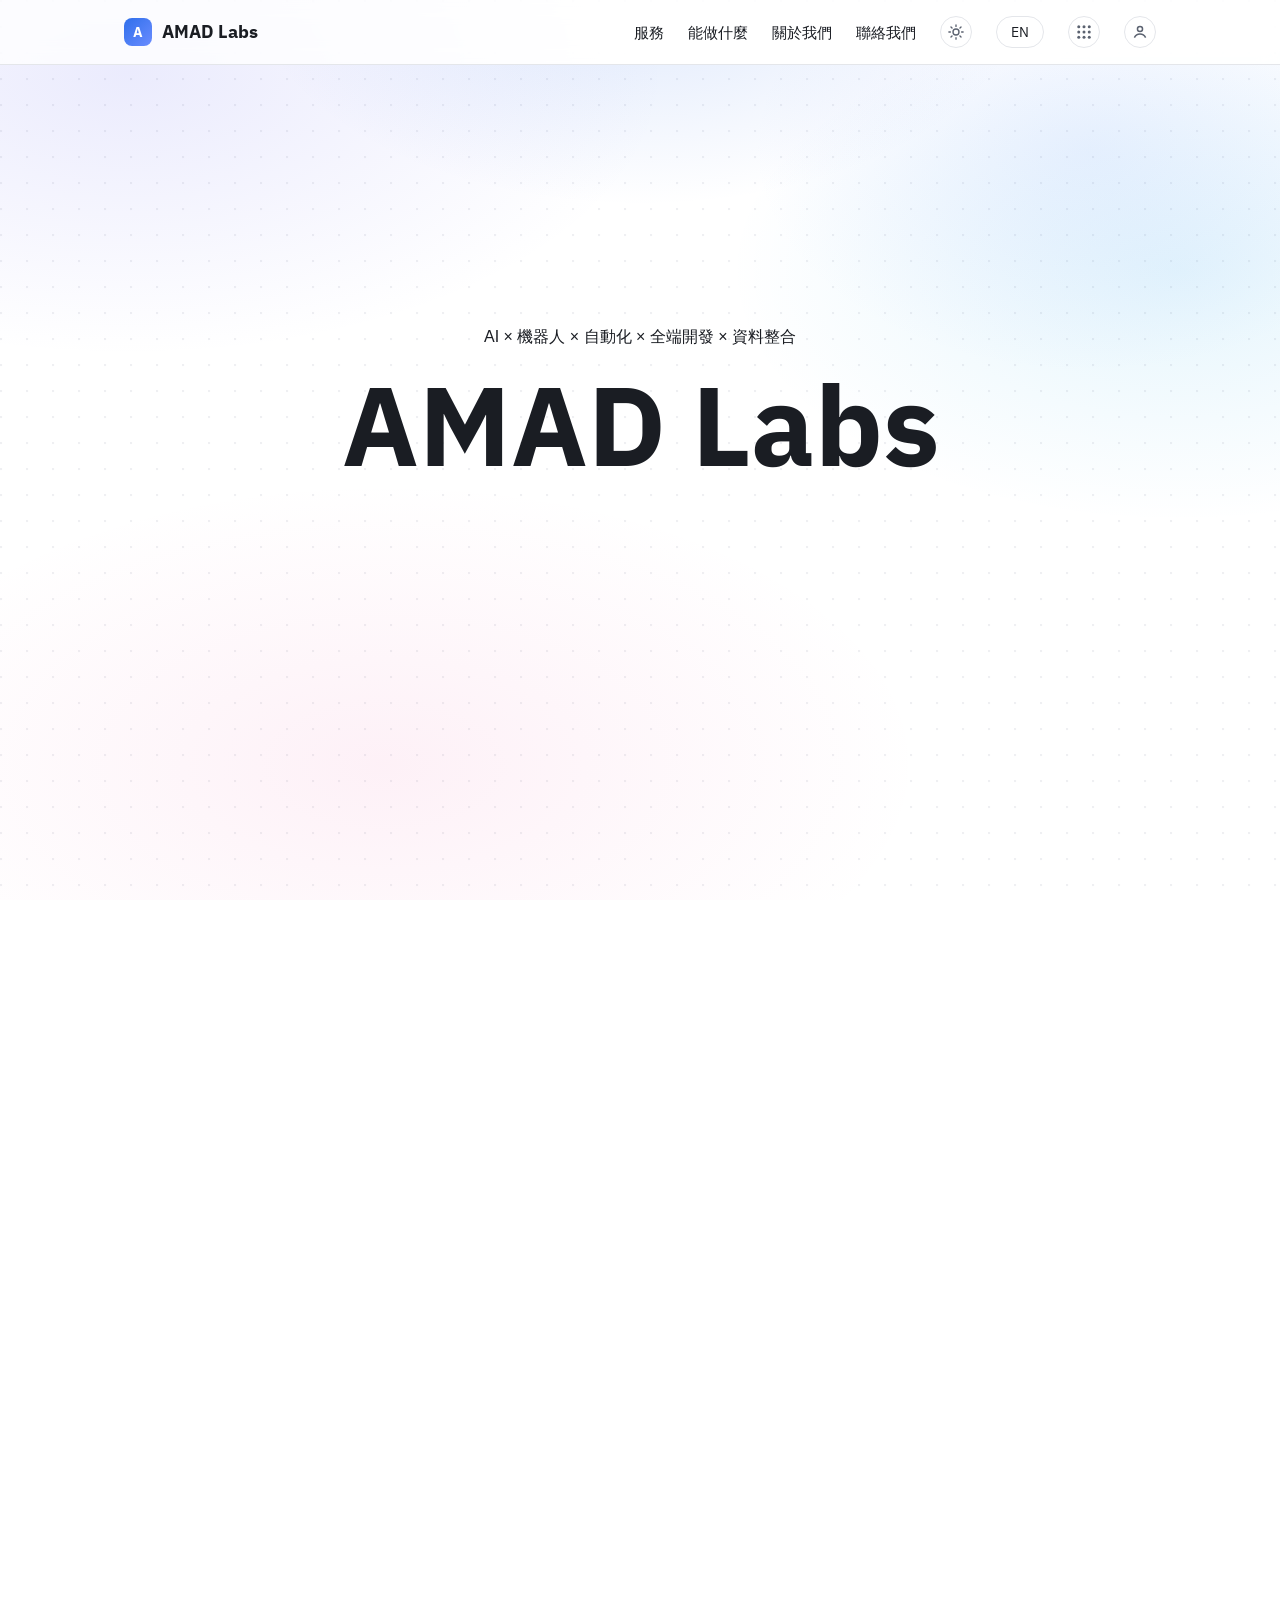
==== commit aef8c2e4: "Hide the menu bar past the hero, floating back-to-top button Co-Authored-By: Claude Opus 5.5 <norepl" ====
--- a/index.html
+++ b/index.html
@@ -253,6 +253,10 @@
   </div>
 </div>
 
+<button class="to-top" id="toTop" type="button" aria-label="Back to top">
+  <span><svg viewBox="0 0 24 24" width="20" height="20" fill="none" stroke="currentColor" stroke-width="2.4" stroke-linecap="round" stroke-linejoin="round" aria-hidden="true"><path d="M6 14l6-6 6 6"/></svg><small>TOP</small></span>
+</button>
+
 <script type="importmap">
 {"imports":{"three":"./assets/vendor/three/three.module.min.js","three/addons/":"./assets/vendor/three/addons/"}}
 </script>
--- a/assets/css/style.css
+++ b/assets/css/style.css
@@ -121,14 +121,17 @@
   pointer-events: none;
 }
 
-/* #about is the first section after the last full-screen slide (#projects).
-   Under `mandatory` snap, a trailing run of sections with no snap point at
-   all traps scrolling — the browser keeps snapping back to #projects. This
-   gives it one lightweight landing point (no forced height/centering) so
-   scrolling past #projects has somewhere valid to go; #contact and the
-   footer then follow it as normal, freely-scrollable content. */
-#about {
+/* Under `mandatory` snap the page can only come to rest on a snap point, so
+   everything after the full-screen slides needs one too: #about and
+   #contact snap to their top, and the footer snaps to the page's very
+   bottom. Without the last one the wheel can never reach the end. */
+#about,
+#contact {
   scroll-snap-align: start;
+}
+
+.site-footer {
+  scroll-snap-align: end;
 }
 
 /* Applied while the hero entrance is playing so the page can't be
@@ -177,6 +180,54 @@
   backdrop-filter: blur(10px);
   -webkit-backdrop-filter: blur(10px);
   border-bottom: 1px solid var(--color-border);
+  transition: transform 0.35s cubic-bezier(0.22, 0.8, 0.24, 1);
+}
+
+/* Once past the hero the menu slides away; the floating top button takes over. */
+.site-header.is-hidden { transform: translateY(-100%); }
+
+.to-top {
+  position: fixed;
+  right: clamp(16px, 3vw, 32px);
+  bottom: clamp(16px, 3vw, 32px);
+  z-index: 4000;
+  display: grid;
+  place-items: center;
+  width: 52px;
+  height: 52px;
+  padding: 0;
+  color: #fff;
+  background: linear-gradient(135deg, var(--color-accent), #a47bff);
+  border: 0;
+  border-radius: 50%;
+  box-shadow: 0 8px 24px rgba(79, 70, 229, 0.35);
+  cursor: pointer;
+  opacity: 0;
+  pointer-events: none;
+  transform: translateY(16px) scale(0.9);
+  transition: opacity 0.25s ease, transform 0.25s ease, box-shadow 0.2s ease;
+}
+
+.to-top.is-shown {
+  opacity: 1;
+  pointer-events: auto;
+  transform: none;
+}
+
+.to-top:hover { box-shadow: 0 10px 30px rgba(79, 70, 229, 0.5); transform: translateY(-2px); }
+
+.to-top:focus-visible { outline: 2px solid var(--color-accent); outline-offset: 3px; }
+
+.to-top small {
+  display: block;
+  margin-top: -2px;
+  font-size: 0.625rem;
+  font-weight: 700;
+  letter-spacing: 0.08em;
+}
+
+@media (prefers-reduced-motion: reduce) {
+  .site-header, .to-top { transition: none; }
 }
 
 .header-inner {
